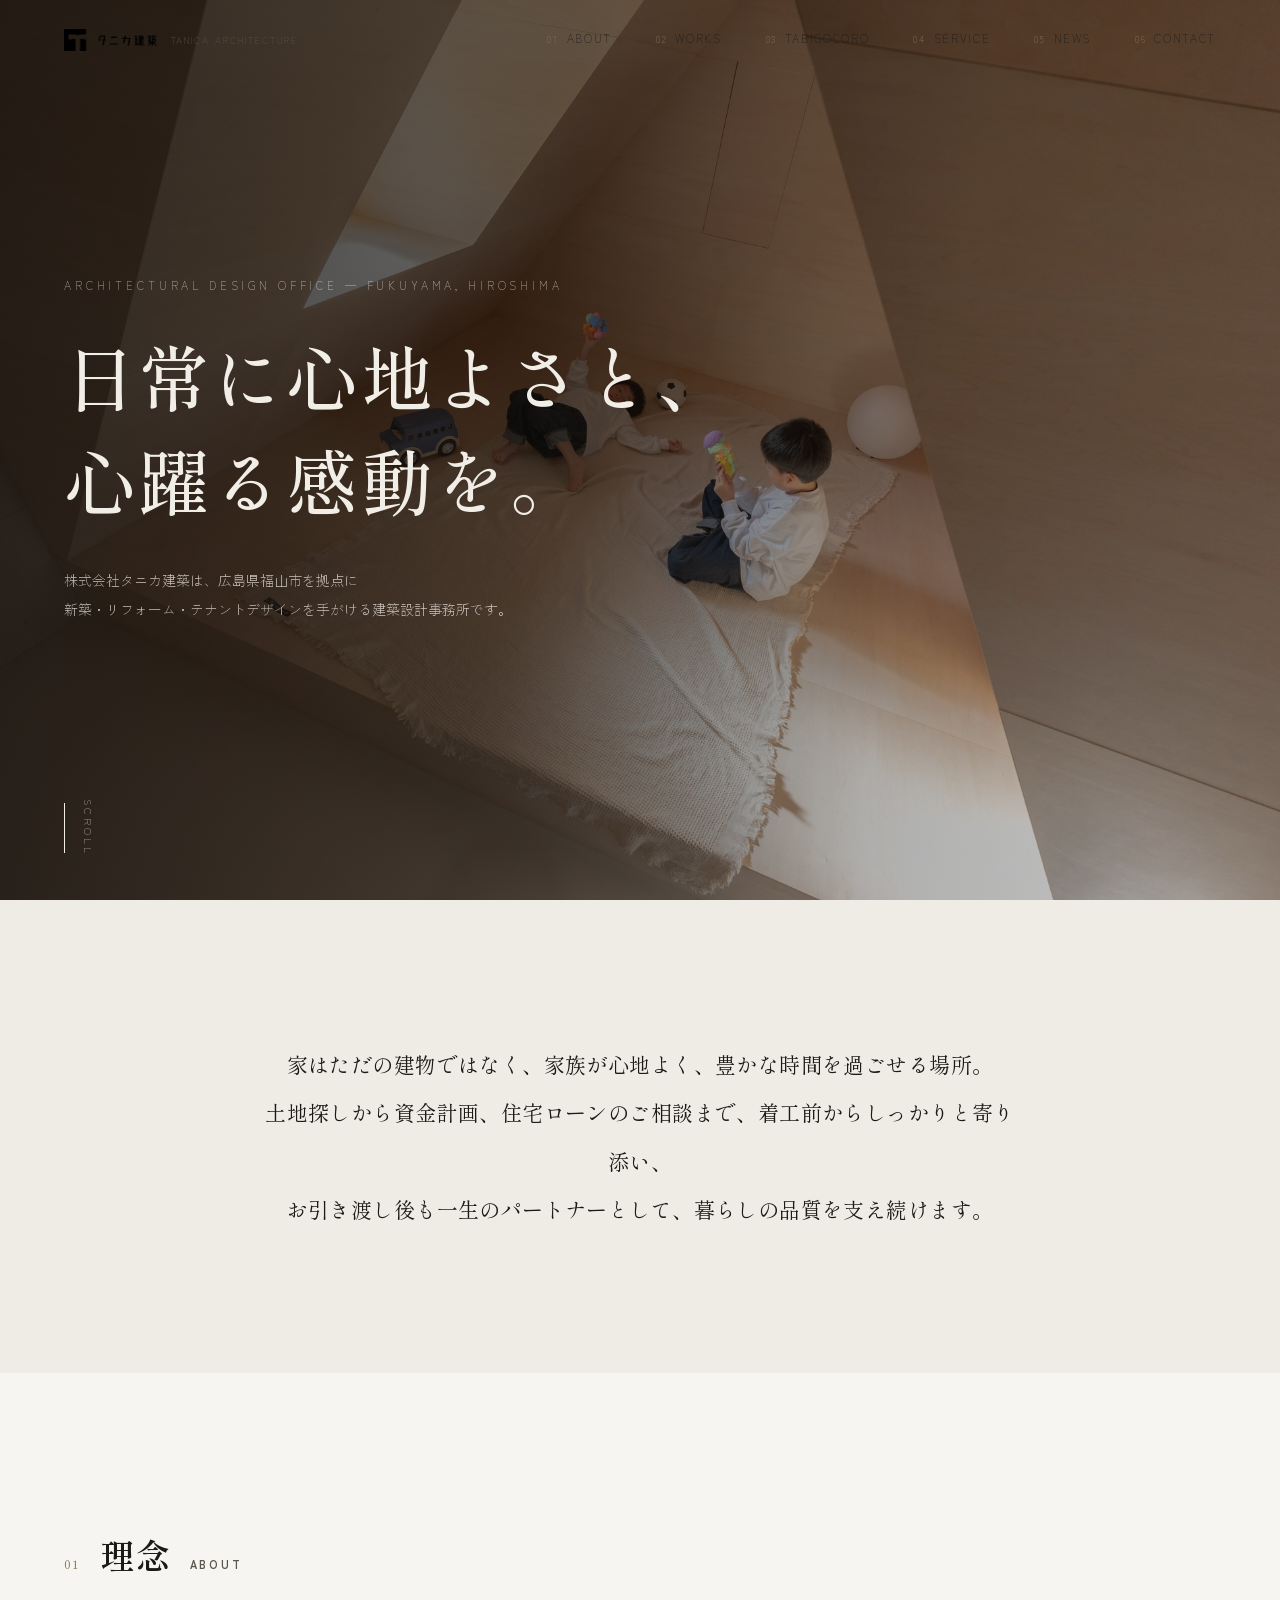
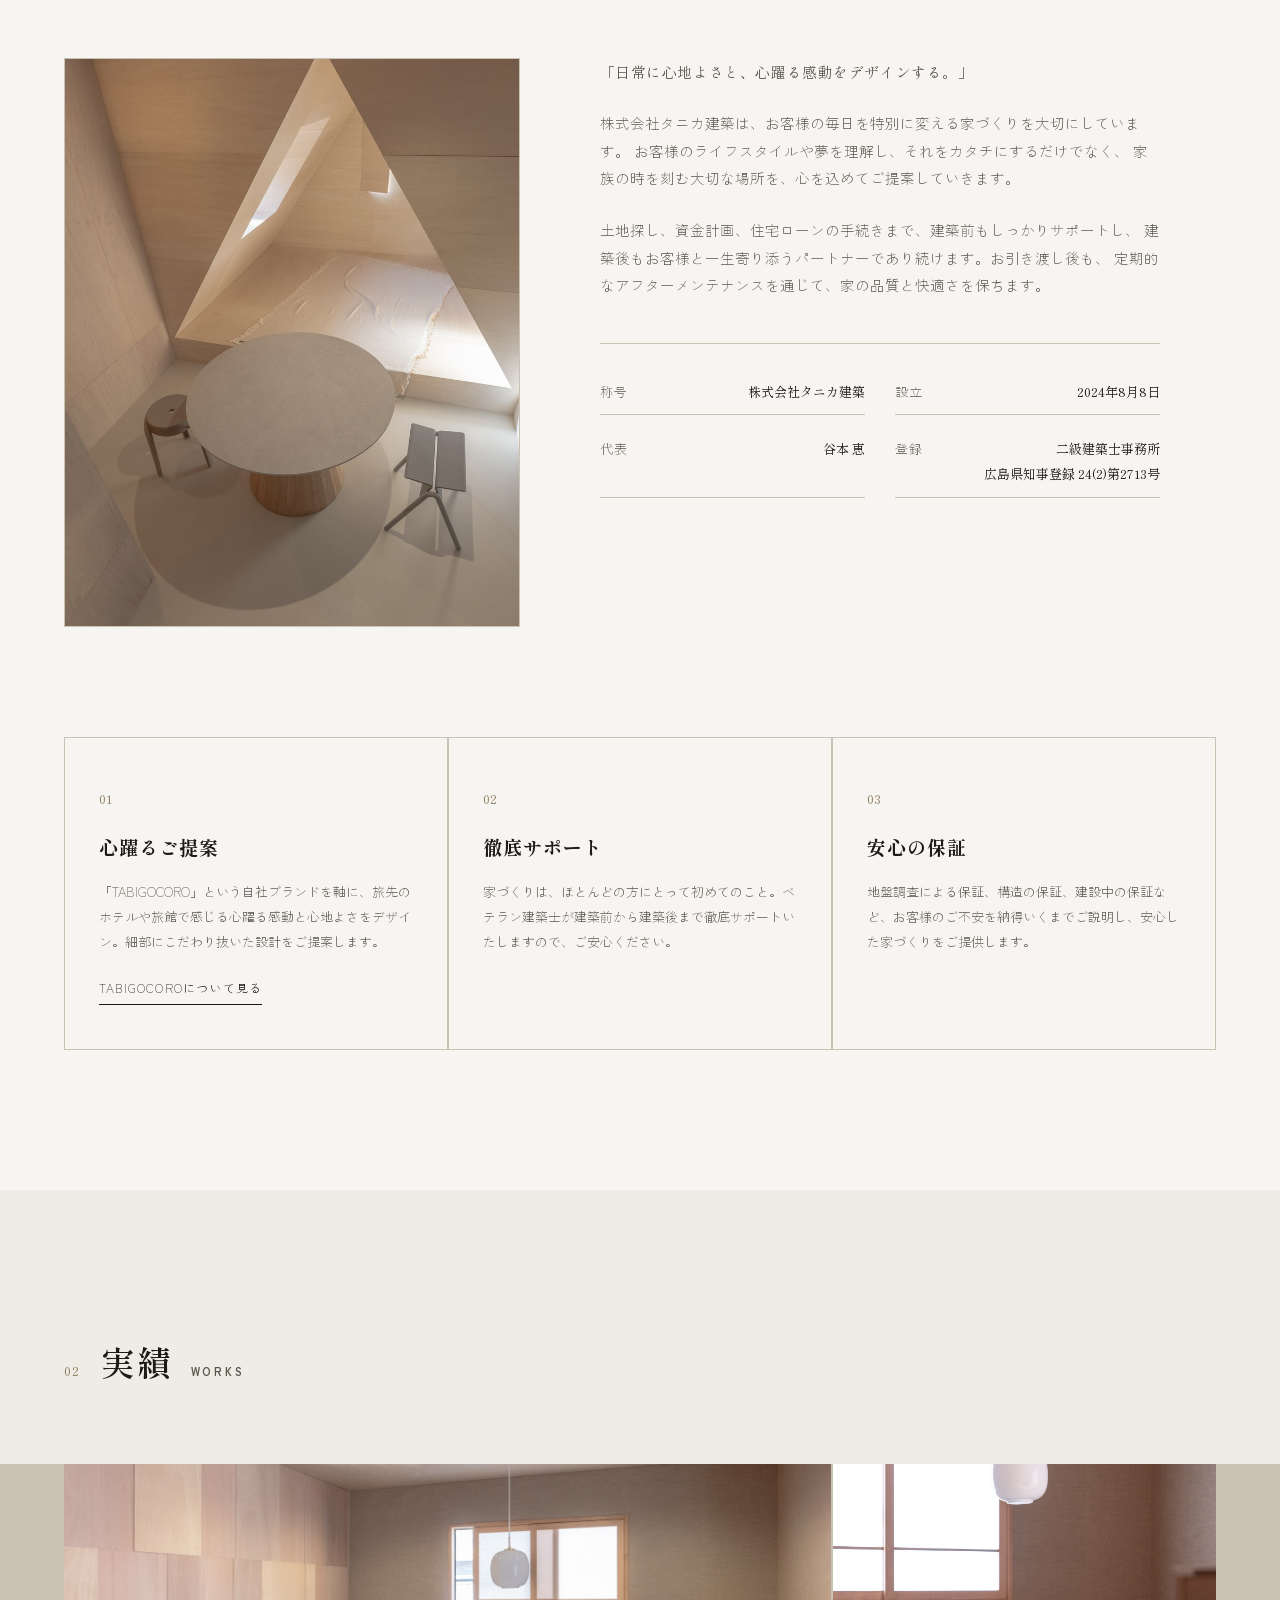
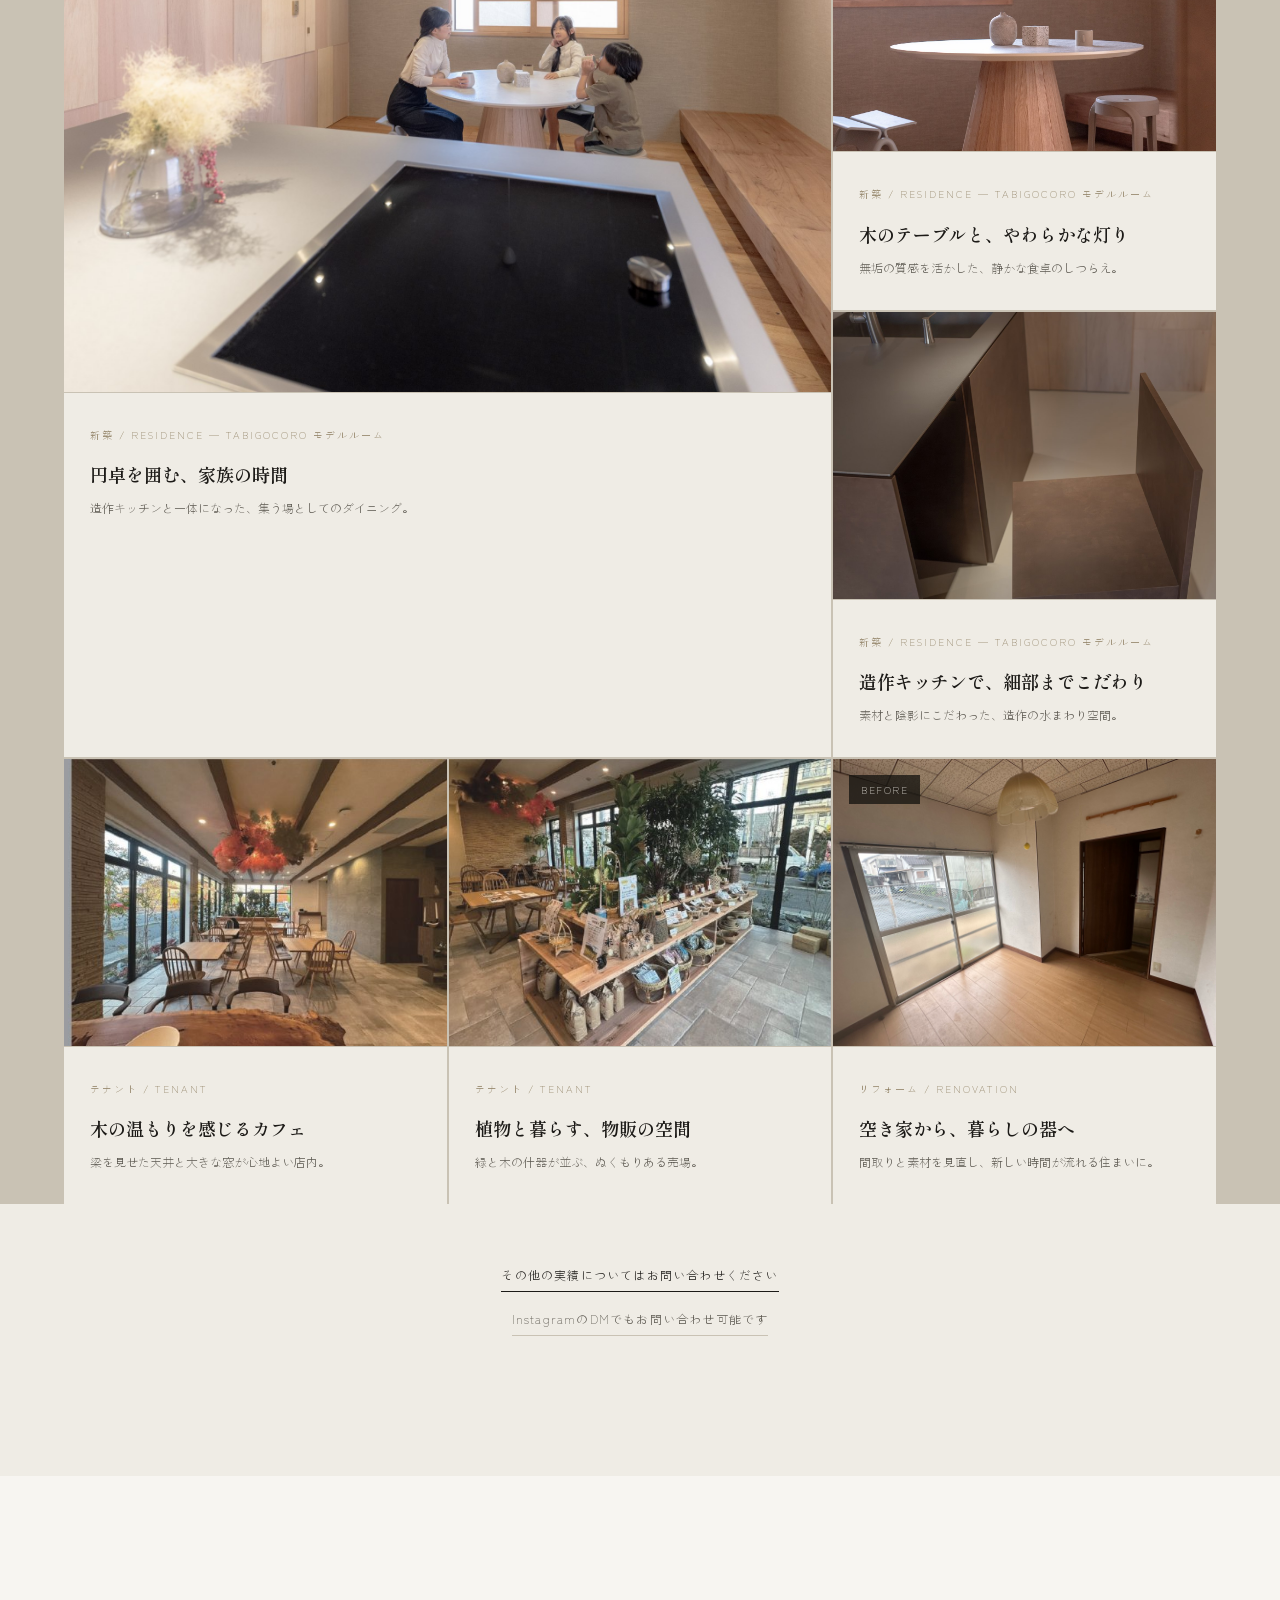
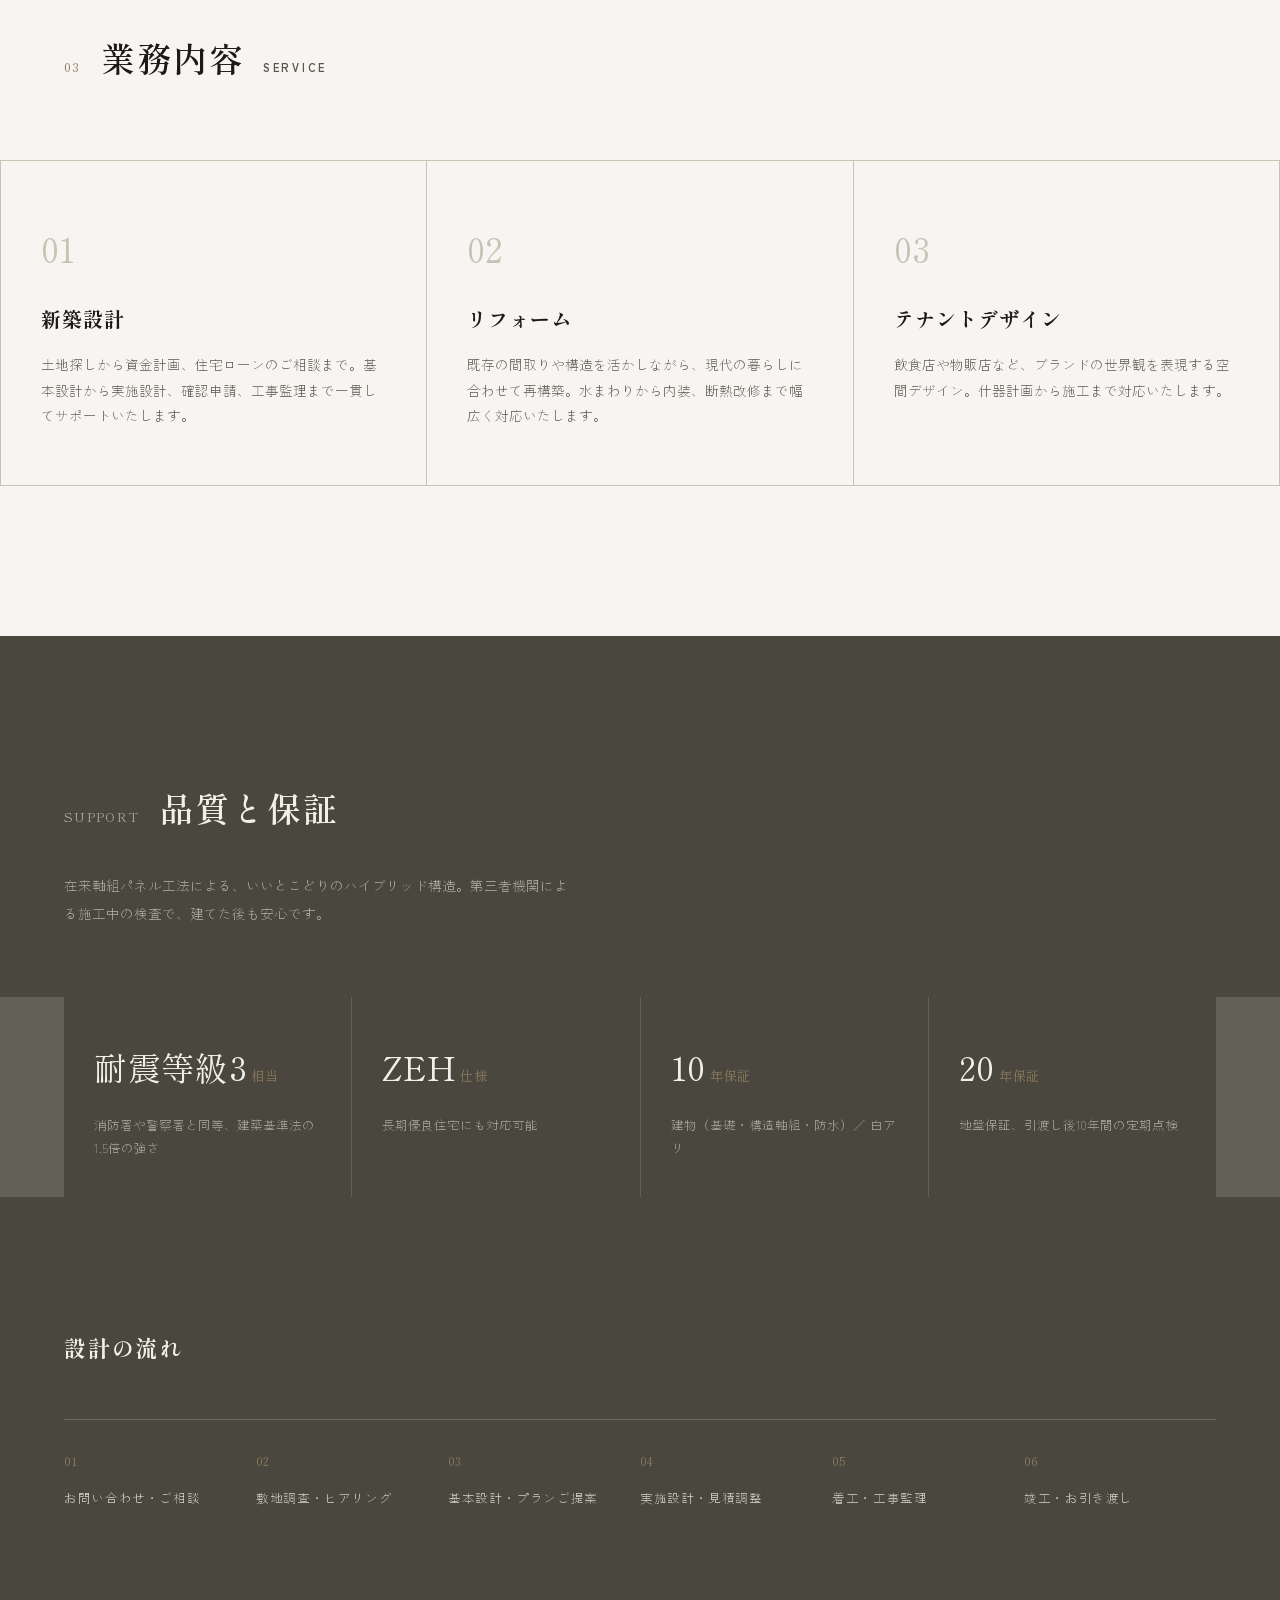
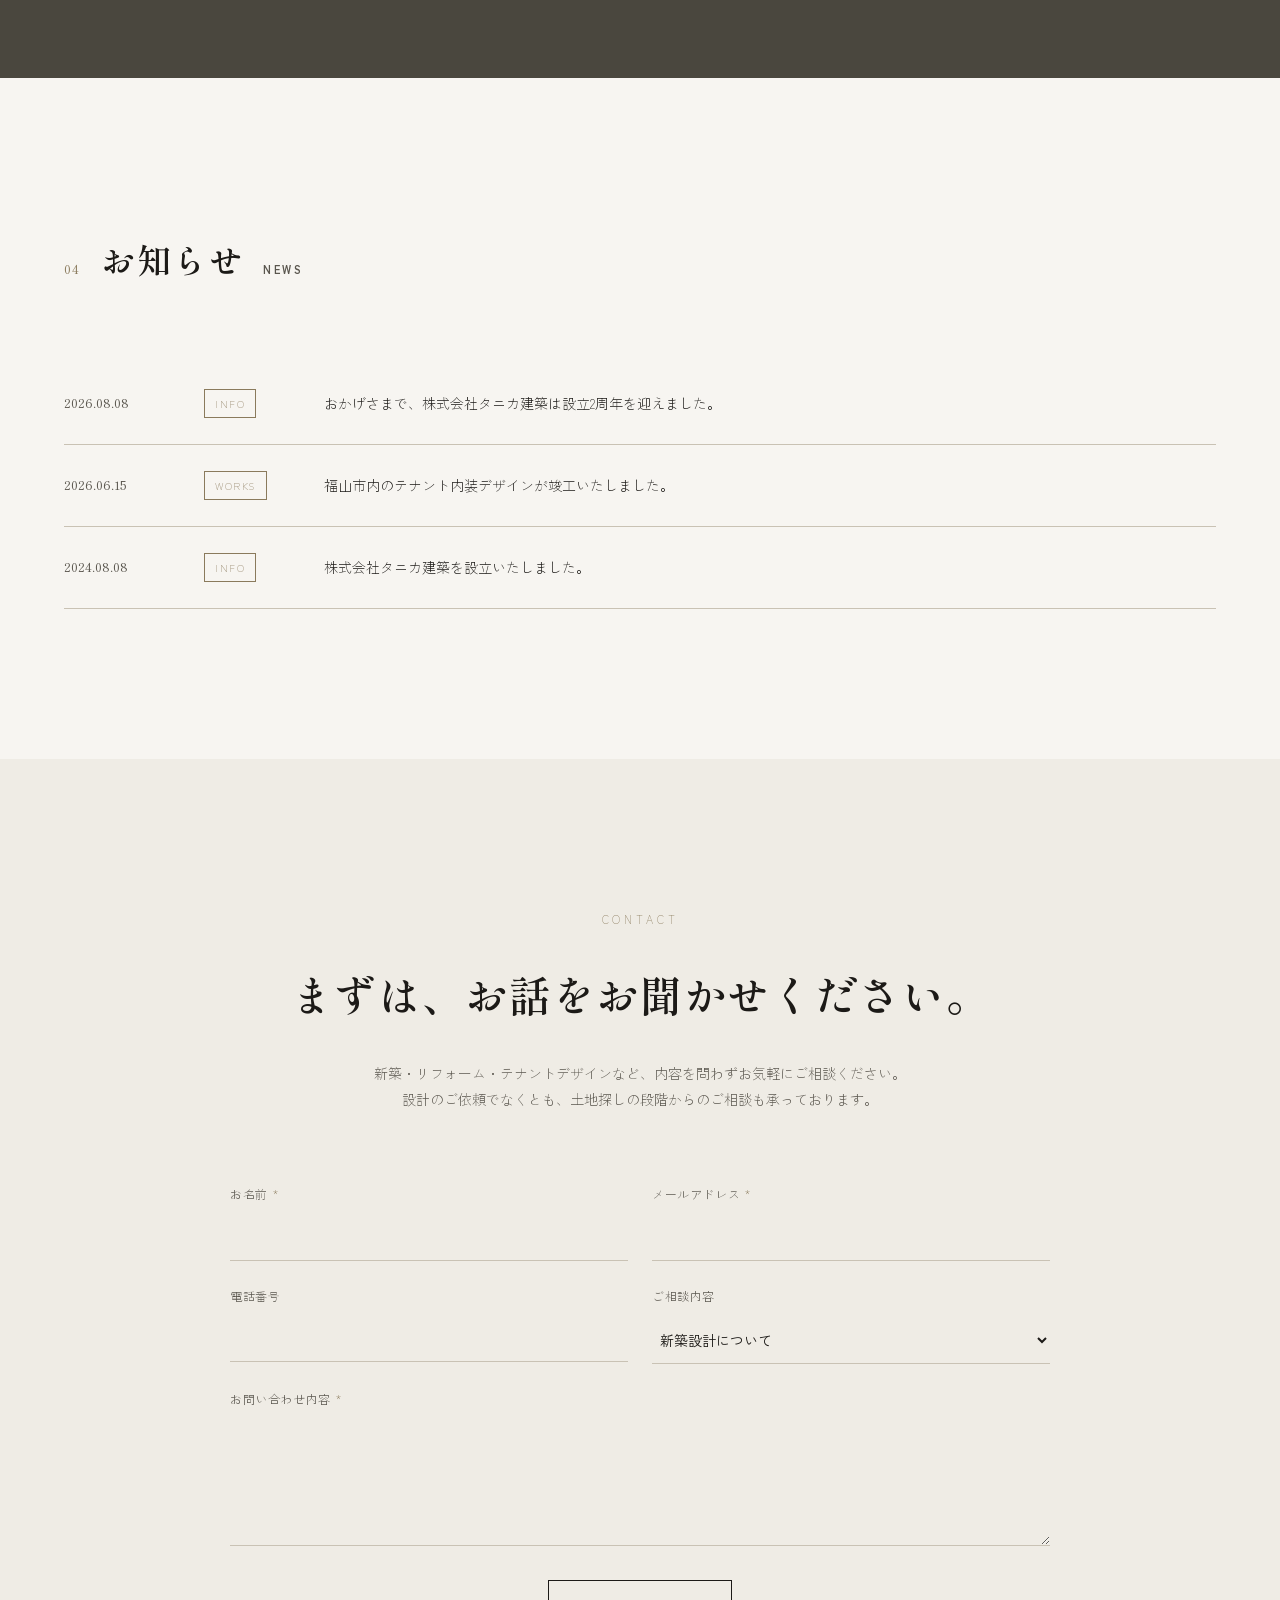
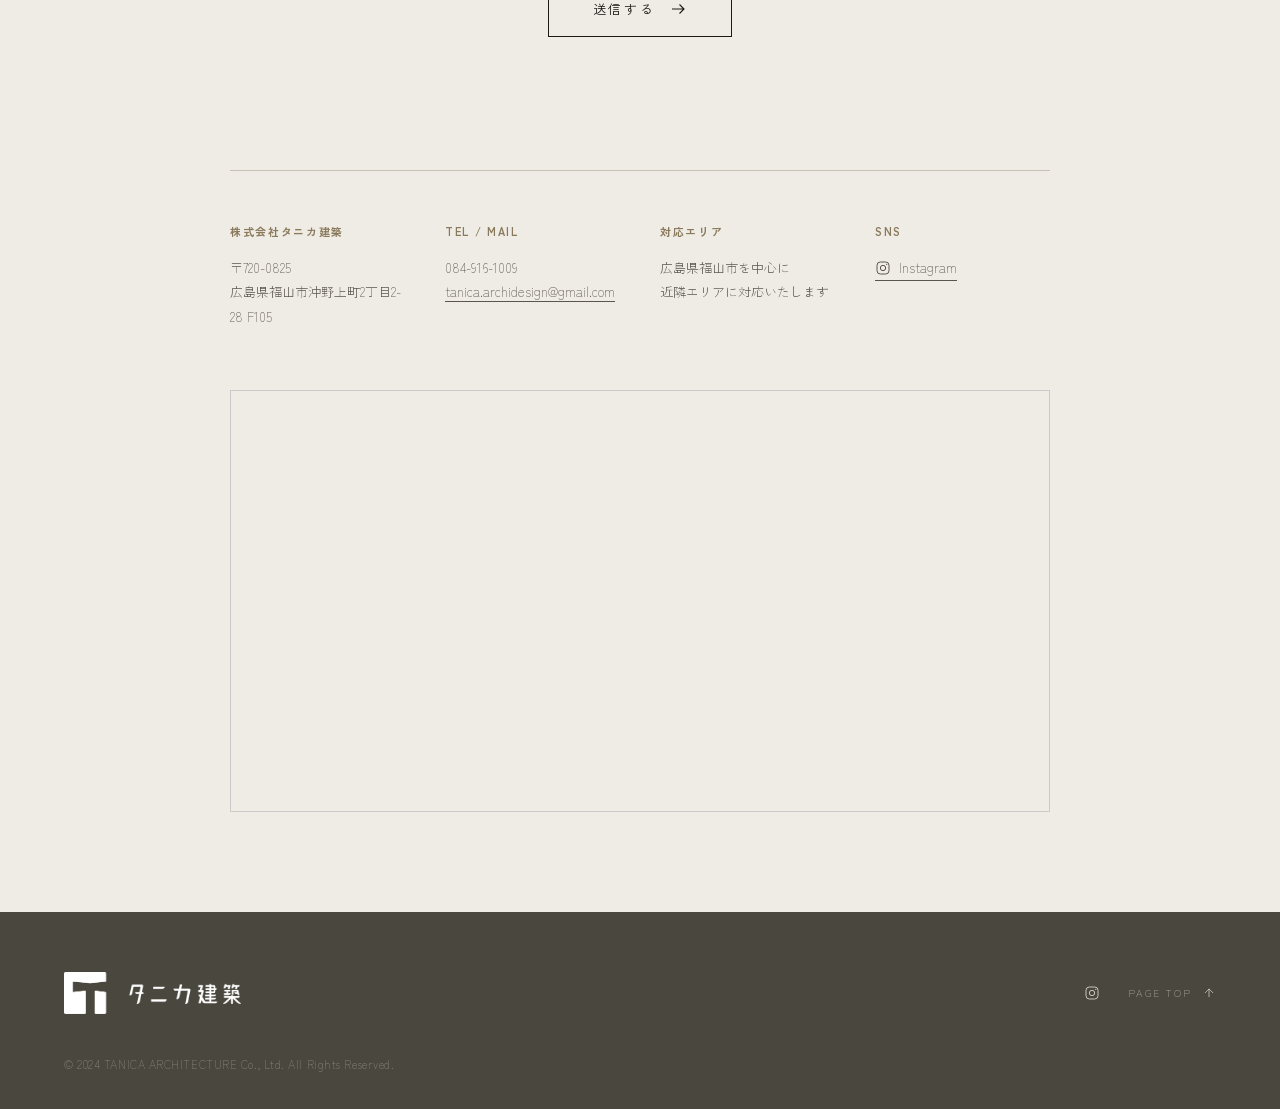
==== index.html @ 9dfb414c "ヘッダーナビにTABIGOCOROを追加 WORKSとSERVICEの間に配置し、番号を01〜06に振り直し" ====
<!DOCTYPE html>
<html lang="ja">
<head>
<meta charset="UTF-8">
<meta name="viewport" content="width=device-width, initial-scale=1.0">
<title>株式会社タニカ建築 | TANICA ARCHITECTURE</title>
<meta name="description" content="株式会社タニカ建築 — 広島県福山市を拠点に、新築・リフォーム・テナントデザインを手がける建築設計事務所です。日常に心地よさと、心躍る感動をデザインします。">
<link rel="preconnect" href="https://fonts.googleapis.com">
<link rel="preconnect" href="https://fonts.gstatic.com" crossorigin>
<link href="https://fonts.googleapis.com/css2?family=Shippori+Mincho:wght@400;500;600;800&family=Zen+Kaku+Gothic+New:wght@300;400;500;700&family=EB+Garamond:ital,wght@0,400;0,500;1,400&display=swap" rel="stylesheet">
<link rel="stylesheet" href="css/style.css">
<link rel="icon" type="image/png" href="images/favicon.png">
</head>
<body>

<div class="loader" id="loader">
  <div class="loader-mark">TANICA</div>
</div>

<div class="grain"></div>

<header class="site-header" id="siteHeader">
  <a href="#top" class="logo">
    <img src="images/logo-tanica-black.png" alt="タニカ建築" class="logo-full">
    <span class="logo-en">TANICA ARCHITECTURE</span>
  </a>
  <nav class="main-nav" id="mainNav">
    <a href="#about"><span class="num">01</span>ABOUT</a>
    <a href="#works"><span class="num">02</span>WORKS</a>
    <a href="tabigocoro.html"><span class="num">03</span>TABIGOCORO</a>
    <a href="#service"><span class="num">04</span>SERVICE</a>
    <a href="#news"><span class="num">05</span>NEWS</a>
    <a href="#contact"><span class="num">06</span>CONTACT</a>
  </nav>
  <button class="menu-btn" id="menuBtn" aria-label="メニュー">
    <span></span><span></span><span></span>
  </button>
</header>

<main>

  <section class="hero" id="top">
    <div class="hero-photo">
      <img src="images/work-hero-ishii.jpg" alt="TABIGOCORO モデルルーム 三角形の勾配天井の下で遊ぶ子どもたち">
      <div class="hero-photo-overlay"></div>
    </div>
    <div class="hero-inner">
      <p class="hero-eyebrow reveal">ARCHITECTURAL DESIGN OFFICE — FUKUYAMA, HIROSHIMA</p>
      <h1 class="hero-title">
        <span class="reveal">日常に心地よさと、</span>
        <span class="reveal">心躍る感動を。</span>
      </h1>
      <p class="hero-lead reveal">
        株式会社タニカ建築は、広島県福山市を拠点に<br class="br-pc">
        新築・リフォーム・テナントデザインを手がける建築設計事務所です。
      </p>
    </div>
    <div class="hero-scroll">
      <span class="scroll-line"></span>
      <span class="scroll-text">SCROLL</span>
    </div>
  </section>

  <section class="intro">
    <div class="intro-inner reveal">
      <p>
        家はただの建物ではなく、家族が心地よく、豊かな時間を過ごせる場所。<br class="br-pc">
        土地探しから資金計画、住宅ローンのご相談まで、着工前からしっかりと寄り添い、<br class="br-pc">
        お引き渡し後も一生のパートナーとして、暮らしの品質を支え続けます。
      </p>
    </div>
  </section>

  <section class="about" id="about">
    <div class="section-head reveal">
      <span class="section-num">01</span>
      <h2 class="section-title"><span class="jp">理念</span><span class="en">ABOUT</span></h2>
    </div>
    <div class="about-grid">
      <div class="about-visual reveal">
        <div class="about-frame">
          <img src="images/about-ishii.jpg" alt="TABIGOCORO モデルルーム 三角形の勾配天井のある空間">
        </div>
      </div>
      <div class="about-text">
        <p class="about-lead reveal">「日常に心地よさと、心躍る感動をデザインする。」</p>
        <p class="reveal">
          株式会社タニカ建築は、お客様の毎日を特別に変える家づくりを大切にしています。
          お客様のライフスタイルや夢を理解し、それをカタチにするだけでなく、
          家族の時を刻む大切な場所を、心を込めてご提案していきます。
        </p>
        <p class="reveal">
          土地探し、資金計画、住宅ローンの手続きまで、建築前もしっかりサポートし、
          建築後もお客様と一生寄り添うパートナーであり続けます。お引き渡し後も、
          定期的なアフターメンテナンスを通じて、家の品質と快適さを保ちます。
        </p>
        <dl class="about-facts reveal">
          <div><dt>称号</dt><dd>株式会社タニカ建築</dd></div>
          <div><dt>設立</dt><dd>2024年8月8日</dd></div>
          <div><dt>代表</dt><dd>谷本 恵</dd></div>
          <div><dt>登録</dt><dd>二級建築士事務所<br>広島県知事登録 24(2)第2713号</dd></div>
        </dl>
      </div>
    </div>

    <div class="about-pillars">
      <div class="pillar reveal">
        <span class="pillar-num">01</span>
        <h3>心躍るご提案</h3>
        <p>「TABIGOCORO」という自社ブランドを軸に、旅先のホテルや旅館で感じる心躍る感動と心地よさをデザイン。細部にこだわり抜いた設計をご提案します。</p>
        <a href="tabigocoro.html" class="link-arrow pillar-link">TABIGOCOROについて見る</a>
      </div>
      <div class="pillar reveal">
        <span class="pillar-num">02</span>
        <h3>徹底サポート</h3>
        <p>家づくりは、ほとんどの方にとって初めてのこと。ベテラン建築士が建築前から建築後まで徹底サポートいたしますので、ご安心ください。</p>
      </div>
      <div class="pillar reveal">
        <span class="pillar-num">03</span>
        <h3>安心の保証</h3>
        <p>地盤調査による保証、構造の保証、建設中の保証など、お客様のご不安を納得いくまでご説明し、安心した家づくりをご提供します。</p>
      </div>
    </div>
  </section>

  <section class="works" id="works">
    <div class="section-head reveal">
      <span class="section-num">02</span>
      <h2 class="section-title"><span class="jp">実績</span><span class="en">WORKS</span></h2>
    </div>
    <div class="works-grid">

      <a href="tabigocoro.html" class="work-card size-lg reveal">
        <div class="work-visual">
          <img src="images/work-ishii-dining.jpg" alt="TABIGOCORO モデルルーム 円卓を囲む家族の団らん">
        </div>
        <div class="work-info">
          <span class="work-cat">新築 / RESIDENCE — TABIGOCORO モデルルーム</span>
          <h3>円卓を囲む、家族の時間</h3>
          <p>造作キッチンと一体になった、集う場としてのダイニング。</p>
        </div>
      </a>

      <a href="tabigocoro.html" class="work-card reveal">
        <div class="work-visual">
          <img src="images/work-ishii-table.jpg" alt="TABIGOCORO モデルルーム 木の丸テーブルと照明">
        </div>
        <div class="work-info">
          <span class="work-cat">新築 / RESIDENCE — TABIGOCORO モデルルーム</span>
          <h3>木のテーブルと、やわらかな灯り</h3>
          <p>無垢の質感を活かした、静かな食卓のしつらえ。</p>
        </div>
      </a>

      <a href="tabigocoro.html" class="work-card reveal">
        <div class="work-visual">
          <img src="images/work-ishii-sink.jpg" alt="TABIGOCORO モデルルーム 彫刻的な洗面カウンター">
        </div>
        <div class="work-info">
          <span class="work-cat">新築 / RESIDENCE — TABIGOCORO モデルルーム</span>
          <h3>造作キッチンで、細部までこだわり</h3>
          <p>素材と陰影にこだわった、造作の水まわり空間。</p>
        </div>
      </a>

      <div class="work-card reveal">
        <div class="work-visual">
          <img src="images/work-cafe-interior.jpg" alt="木の梁が印象的なカフェの内装">
        </div>
        <div class="work-info">
          <span class="work-cat">テナント / TENANT</span>
          <h3>木の温もりを感じるカフェ</h3>
          <p>梁を見せた天井と大きな窓が心地よい店内。</p>
        </div>
      </div>

      <div class="work-card reveal">
        <div class="work-visual">
          <img src="images/work-plant-shop.jpg" alt="観葉植物を配した物販店の内装">
        </div>
        <div class="work-info">
          <span class="work-cat">テナント / TENANT</span>
          <h3>植物と暮らす、物販の空間</h3>
          <p>緑と木の什器が並ぶ、ぬくもりある売場。</p>
        </div>
      </div>

      <div class="work-card work-card-ba reveal">
        <div class="work-visual">
          <img class="ba-before" src="images/work-reform-before.jpg" alt="リフォーム前の空室">
          <img class="ba-after" src="images/work-reform-after.jpg" alt="リフォーム後のリビング">
          <span class="ba-tag ba-tag-before">BEFORE</span>
          <span class="ba-tag ba-tag-after">AFTER</span>
        </div>
        <div class="work-info">
          <span class="work-cat">リフォーム / RENOVATION</span>
          <h3>空き家から、暮らしの器へ</h3>
          <p>間取りと素材を見直し、新しい時間が流れる住まいに。</p>
        </div>
      </div>

    </div>
    <div class="works-more reveal">
      <a href="#contact" class="link-arrow">その他の実績についてはお問い合わせください</a>
      <a href="https://www.instagram.com/tanica.architect.design/" target="_blank" rel="noopener noreferrer" class="link-arrow link-arrow-sub">InstagramのDMでもお問い合わせ可能です</a>
    </div>
  </section>

  <section class="service" id="service">
    <div class="section-head reveal">
      <span class="section-num">03</span>
      <h2 class="section-title"><span class="jp">業務内容</span><span class="en">SERVICE</span></h2>
    </div>
    <div class="service-list">
      <div class="service-item reveal">
        <span class="service-index">01</span>
        <h3>新築設計</h3>
        <p>土地探しから資金計画、住宅ローンのご相談まで。基本設計から実施設計、確認申請、工事監理まで一貫してサポートいたします。</p>
      </div>
      <div class="service-item reveal">
        <span class="service-index">02</span>
        <h3>リフォーム</h3>
        <p>既存の間取りや構造を活かしながら、現代の暮らしに合わせて再構築。水まわりから内装、断熱改修まで幅広く対応いたします。</p>
      </div>
      <div class="service-item reveal">
        <span class="service-index">03</span>
        <h3>テナントデザイン</h3>
        <p>飲食店や物販店など、ブランドの世界観を表現する空間デザイン。什器計画から施工まで対応いたします。</p>
      </div>
    </div>
  </section>

  <section class="support">
    <div class="section-head reveal light">
      <span class="section-num">SUPPORT</span>
      <h2 class="section-title"><span class="jp">品質と保証</span></h2>
    </div>
    <p class="support-lead reveal">在来軸組パネル工法による、いいとこどりのハイブリッド構造。第三者機関による施工中の検査で、建てた後も安心です。</p>
    <div class="support-grid">
      <div class="support-item reveal">
        <span class="support-num">耐震等級3<em>相当</em></span>
        <p>消防署や警察署と同等、建築基準法の1.5倍の強さ</p>
      </div>
      <div class="support-item reveal">
        <span class="support-num">ZEH<em>仕様</em></span>
        <p>長期優良住宅にも対応可能</p>
      </div>
      <div class="support-item reveal">
        <span class="support-num">10<em>年保証</em></span>
        <p>建物（基礎・構造軸組・防水）／ 白アリ</p>
      </div>
      <div class="support-item reveal">
        <span class="support-num">20<em>年保証</em></span>
        <p>地盤保証、引渡し後10年間の定期点検</p>
      </div>
    </div>

    <div class="process">
      <h3 class="process-title reveal">設計の流れ</h3>
      <ol class="process-list">
        <li class="reveal"><span class="p-num">01</span><span class="p-label">お問い合わせ・ご相談</span></li>
        <li class="reveal"><span class="p-num">02</span><span class="p-label">敷地調査・ヒアリング</span></li>
        <li class="reveal"><span class="p-num">03</span><span class="p-label">基本設計・プランご提案</span></li>
        <li class="reveal"><span class="p-num">04</span><span class="p-label">実施設計・見積調整</span></li>
        <li class="reveal"><span class="p-num">05</span><span class="p-label">着工・工事監理</span></li>
        <li class="reveal"><span class="p-num">06</span><span class="p-label">竣工・お引き渡し</span></li>
      </ol>
    </div>
  </section>

  <section class="news" id="news">
    <div class="section-head reveal">
      <span class="section-num">04</span>
      <h2 class="section-title"><span class="jp">お知らせ</span><span class="en">NEWS</span></h2>
    </div>
    <ul class="news-list">
      <li class="reveal">
        <time datetime="2026-08-08">2026.08.08</time>
        <span class="news-tag">INFO</span>
        <p>おかげさまで、株式会社タニカ建築は設立2周年を迎えました。</p>
      </li>
      <li class="reveal">
        <time datetime="2026-06-15">2026.06.15</time>
        <span class="news-tag">WORKS</span>
        <p>福山市内のテナント内装デザインが竣工いたしました。</p>
      </li>
      <li class="reveal">
        <time datetime="2024-08-08">2024.08.08</time>
        <span class="news-tag">INFO</span>
        <p>株式会社タニカ建築を設立いたしました。</p>
      </li>
    </ul>
  </section>

  <section class="cta" id="contact">
    <div class="cta-inner reveal">
      <p class="cta-eyebrow">CONTACT</p>
      <h2 class="cta-title">まずは、お話をお聞かせください。</h2>
      <p class="cta-lead">
        新築・リフォーム・テナントデザインなど、内容を問わずお気軽にご相談ください。<br>
        設計のご依頼でなくとも、土地探しの段階からのご相談も承っております。
      </p>

      <form class="contact-form" id="contactForm">
        <div class="form-row">
          <label>
            <span>お名前<em>*</em></span>
            <input type="text" name="name" required>
          </label>
          <label>
            <span>メールアドレス<em>*</em></span>
            <input type="email" name="email" required>
          </label>
        </div>
        <div class="form-row">
          <label>
            <span>電話番号</span>
            <input type="tel" name="tel">
          </label>
          <label>
            <span>ご相談内容</span>
            <select name="topic">
              <option>新築設計について</option>
              <option>リフォームについて</option>
              <option>テナントデザインについて</option>
              <option>その他のご相談</option>
            </select>
          </label>
        </div>
        <label class="full">
          <span>お問い合わせ内容<em>*</em></span>
          <textarea name="message" rows="5" required></textarea>
        </label>
        <button type="submit" class="submit-btn">
          <span>送信する</span>
          <svg width="18" height="18" viewBox="0 0 24 24"><path d="M4 12h16M14 6l6 6-6 6" fill="none" stroke="currentColor" stroke-width="1.5"/></svg>
        </button>
        <p class="form-note" id="formNote"></p>
      </form>

      <div class="contact-info">
        <div>
          <h4>株式会社タニカ建築</h4>
          <p>〒720-0825<br>広島県福山市沖野上町2丁目2-28 F105</p>
        </div>
        <div>
          <h4>TEL / MAIL</h4>
          <p>084-916-1009<br><a href="mailto:tanica.archidesign@gmail.com">tanica.archidesign@gmail.com</a></p>
        </div>
        <div>
          <h4>対応エリア</h4>
          <p>広島県福山市を中心に<br>近隣エリアに対応いたします</p>
        </div>
        <div>
          <h4>SNS</h4>
          <p>
            <a href="https://www.instagram.com/tanica.architect.design/" target="_blank" rel="noopener noreferrer" class="sns-link">
              <svg width="16" height="16" viewBox="0 0 24 24" fill="none" stroke="currentColor" stroke-width="1.5"><rect x="3" y="3" width="18" height="18" rx="5"/><circle cx="12" cy="12" r="4"/><circle cx="17.5" cy="6.5" r="1" fill="currentColor" stroke="none"/></svg>
              Instagram
            </a>
          </p>
        </div>
      </div>

      <div class="map-embed reveal">
        <iframe
          src="https://maps.google.com/maps?cid=10242326649560850865&t=&z=16&ie=UTF8&iwloc=&output=embed"
          loading="lazy"
          referrerpolicy="no-referrer-when-downgrade"
          title="株式会社タニカ建築 地図">
        </iframe>
      </div>
    </div>
  </section>

</main>

<footer class="site-footer">
  <div class="footer-top">
    <a href="#top" class="footer-logo"><img src="images/logo-tanica-white.png" alt="タニカ建築 TANICA ARCHITECTURE"></a>
    <div class="footer-right">
      <a href="https://www.instagram.com/tanica.architect.design/" target="_blank" rel="noopener noreferrer" class="footer-sns" aria-label="Instagram">
        <svg width="16" height="16" viewBox="0 0 24 24" fill="none" stroke="currentColor" stroke-width="1.5"><rect x="3" y="3" width="18" height="18" rx="5"/><circle cx="12" cy="12" r="4"/><circle cx="17.5" cy="6.5" r="1" fill="currentColor" stroke="none"/></svg>
      </a>
      <a href="#top" class="to-top">
        <span>PAGE TOP</span>
        <svg width="14" height="14" viewBox="0 0 24 24"><path d="M12 19V5M5 12l7-7 7 7" fill="none" stroke="currentColor" stroke-width="1.5"/></svg>
      </a>
    </div>
  </div>
  <p class="footer-copy">&copy; 2024 TANICA ARCHITECTURE Co., Ltd. All Rights Reserved.</p>
</footer>

<script src="js/main.js"></script>
</body>
</html>
---- css/style.css ----
:root{
  --bg:#f7f5f1;
  --bg-alt:#efece5;
  --ink:#1c1a17;
  --ink-soft:#5a564e;
  --line:#c9c2b4;
  --accent:#8a7a5c;
  --dark:#1c1a17;
  --support-bg:#4a473e;
  --dark-ink:#f2efe8;
  --serif:'Shippori Mincho','EB Garamond',serif;
  --sans:'Zen Kaku Gothic New',-apple-system,'Hiragino Kaku Gothic ProN',sans-serif;
  --maxw:1240px;
  --dur:.9s;
}

*{margin:0;padding:0;box-sizing:border-box;}
html{scroll-behavior:smooth;}
body{
  background:var(--bg);
  color:var(--ink);
  font-family:var(--sans);
  font-weight:300;
  line-height:1.9;
  -webkit-font-smoothing:antialiased;
  overflow-x:hidden;
}
a{color:inherit;text-decoration:none;}
ul,ol{list-style:none;}
img,svg{display:block;max-width:100%;}
button{font-family:inherit;background:none;border:none;cursor:pointer;color:inherit;}
input,textarea,select{font-family:inherit;}

::selection{background:var(--ink);color:var(--bg);}

/* ---------- loader ---------- */
.loader{
  position:fixed;inset:0;z-index:9999;
  background:var(--ink);
  display:flex;align-items:center;justify-content:center;
  transition:opacity .8s ease, visibility .8s ease;
}
.loader-mark{
  font-family:var(--serif);
  color:var(--dark-ink);
  letter-spacing:.5em;
  font-size:14px;
  padding-left:.5em;
  opacity:0;
  animation:loaderFade 1.6s ease forwards;
}
@keyframes loaderFade{
  0%{opacity:0; letter-spacing:1em;}
  60%{opacity:1;}
  100%{opacity:1; letter-spacing:.5em;}
}
.loader.done{opacity:0;visibility:hidden;}

/* ---------- grain overlay ---------- */
.grain{
  position:fixed;inset:0;pointer-events:none;z-index:9998;
  opacity:.035;mix-blend-mode:multiply;
  background-image:url("data:image/svg+xml,%3Csvg xmlns='http://www.w3.org/2000/svg' width='120' height='120'%3E%3Cfilter id='n'%3E%3CfeTurbulence type='fractalNoise' baseFrequency='0.9' numOctaves='2' stitchTiles='stitch'/%3E%3C/filter%3E%3Crect width='100%25' height='100%25' filter='url(%23n)'/%3E%3C/svg%3E");
}

/* ---------- reveal ---------- */
.reveal{
  opacity:0;
  transform:translateY(28px);
  transition:opacity 1s cubic-bezier(.16,.8,.24,1), transform 1s cubic-bezier(.16,.8,.24,1);
}
.reveal.in{opacity:1;transform:translateY(0);}

/* ---------- header ---------- */
.site-header{
  position:fixed;top:0;left:0;right:0;z-index:500;
  display:flex;align-items:center;justify-content:space-between;
  padding:28px 5vw;
  transition:padding .4s ease, background .4s ease, border-color .4s ease;
  mix-blend-mode:normal;
}
.site-header.scrolled{
  padding:16px 5vw;
  background:rgba(247,245,241,.88);
  backdrop-filter:blur(10px);
  border-bottom:1px solid var(--line);
}
.logo{display:flex;align-items:center;gap:14px;line-height:1;}
.logo-full{height:22px;width:auto;display:block;}
.logo-en{font-size:9px;letter-spacing:.22em;color:var(--ink-soft);white-space:nowrap;}
.main-nav{display:flex;gap:44px;}
.main-nav a{
  font-size:11px;letter-spacing:.15em;
  display:flex;align-items:center;gap:8px;
  position:relative;padding-bottom:4px;
}
.main-nav a .num{color:var(--accent);font-size:10px;}
.main-nav a::after{
  content:"";position:absolute;left:0;bottom:0;width:0;height:1px;
  background:var(--ink);transition:width .4s ease;
}
.main-nav a:hover::after{width:100%;}
.menu-btn{display:none;flex-direction:column;gap:5px;width:26px;z-index:600;}
.menu-btn span{display:block;height:1px;background:var(--ink);transition:transform .3s ease, opacity .3s ease;}

/* ---------- hero ---------- */
.hero{
  position:relative;
  min-height:100svh;
  display:flex;flex-direction:column;justify-content:center;
  padding:0 5vw;
  overflow:hidden;
  color:#f2efe8;
}
.hero-photo{position:absolute;inset:0;z-index:0;}
.hero-photo img{width:100%;height:100%;object-fit:cover;object-position:60% 50%;}
.hero-photo-overlay{
  position:absolute;inset:0;
  background:linear-gradient(100deg, rgba(15,14,12,.82) 0%, rgba(15,14,12,.62) 42%, rgba(15,14,12,.32) 70%, rgba(15,14,12,.18) 100%);
}
.hero-inner{position:relative;z-index:2;max-width:900px;}
.hero-eyebrow{
  font-size:11px;letter-spacing:.35em;color:rgba(242,239,232,.75);margin-bottom:28px;
  transition-delay:.1s;
}
.hero-title{
  font-family:var(--serif);
  font-weight:500;
  font-size:clamp(34px,5.6vw,76px);
  line-height:1.45;
  letter-spacing:.03em;
}
.hero-title span{display:block;}
.hero-title span:nth-child(1){transition-delay:.25s;}
.hero-title span:nth-child(2){transition-delay:.4s;}
.hero-lead{
  margin-top:34px;font-size:14px;line-height:2.1;color:rgba(242,239,232,.8);
  transition-delay:.55s;
}
.hero-scroll{
  position:absolute;z-index:2;bottom:44px;left:5vw;display:flex;align-items:center;gap:14px;
}
.scroll-line{width:1px;height:50px;background:#f2efe8;position:relative;overflow:hidden;}
.scroll-line::after{
  content:"";position:absolute;top:-100%;left:0;width:100%;height:100%;
  background:#0f0e0c;animation:scrollDown 2.4s ease-in-out infinite;
}
@keyframes scrollDown{
  0%{top:-100%;} 50%{top:0;} 100%{top:100%;}
}
.scroll-text{font-size:10px;letter-spacing:.3em;writing-mode:vertical-rl;color:rgba(242,239,232,.75);}

/* ---------- intro ---------- */
.intro{padding:140px 5vw;text-align:center;background:var(--bg-alt);}
.intro-inner{max-width:760px;margin:0 auto;font-family:var(--serif);font-size:clamp(16px,1.9vw,21px);line-height:2.3;letter-spacing:.02em;}

/* ---------- section head ---------- */
.section-head{
  display:flex;align-items:baseline;gap:20px;
  padding:0 5vw;margin-bottom:70px;
}
.section-num{font-family:var(--serif);font-size:13px;color:var(--accent);letter-spacing:.1em;}
.section-title{display:flex;align-items:baseline;gap:18px;}
.section-title .jp{font-family:var(--serif);font-size:clamp(24px,3vw,34px);font-weight:600;letter-spacing:.06em;}
.section-title .en{font-size:11px;letter-spacing:.25em;color:var(--ink-soft);}
.section-head.light .section-num,
.section-head.light .en{color:rgba(242,239,232,.55);}

/* ---------- about ---------- */
.about{padding:150px 0 140px;}
.about-grid{
  display:grid;grid-template-columns:.85fr 1.15fr;gap:80px;
  padding:0 5vw;align-items:start;
}
.about-frame{
  aspect-ratio:4/5;background:var(--bg-alt);border:1px solid var(--line);
  overflow:hidden;
}
.about-frame img{width:100%;height:100%;object-fit:cover;}
.about-lead{font-family:var(--serif);font-size:22px;margin-bottom:30px;letter-spacing:.04em;}
.about-text p{margin-bottom:24px;font-size:14.5px;color:var(--ink-soft);max-width:560px;}
.about-facts{
  display:grid;grid-template-columns:1fr 1fr;gap:22px 30px;
  margin-top:44px;padding-top:36px;border-top:1px solid var(--line);max-width:560px;
}
.about-facts div{display:flex;justify-content:space-between;gap:16px;font-size:13px;border-bottom:1px solid var(--line);padding-bottom:10px;}
.about-facts dt{color:var(--ink-soft);letter-spacing:.1em;flex-shrink:0;}
.about-facts dd{font-family:var(--serif);text-align:right;}

.about-pillars{
  display:grid;grid-template-columns:repeat(3,1fr);gap:2px;
  background:var(--line);margin:110px 5vw 0;border:1px solid var(--line);
}
.pillar{background:var(--bg);padding:44px 34px;}
.pillar-num{font-family:var(--serif);font-size:13px;color:var(--accent);}
.pillar h3{font-family:var(--serif);font-size:19px;margin:16px 0 14px;letter-spacing:.05em;}
.pillar p{font-size:13px;color:var(--ink-soft);line-height:1.95;}
.pillar-link{display:inline-block;margin-top:22px;font-size:12px;letter-spacing:.1em;border-bottom:1px solid var(--ink);padding-bottom:3px;}

/* ---------- works ---------- */
.works{padding:140px 0;background:var(--bg-alt);}
.works-grid{
  display:grid;grid-template-columns:repeat(3,1fr);gap:2px;
  padding:0 5vw;background:var(--line);
}
.work-card{
  background:var(--bg-alt);display:flex;flex-direction:column;
  transition:transform .5s ease;
}
.work-card:hover{transform:translateY(-6px);}
.work-card.size-lg{grid-column:span 2;grid-row:span 2;}
.work-visual{
  position:relative;
  aspect-ratio:4/3;overflow:hidden;background:var(--bg-alt);
}
.size-lg .work-visual{aspect-ratio:16/11;}
.work-visual img{width:100%;height:100%;object-fit:cover;transition:transform .7s cubic-bezier(.16,.8,.24,1);}
.work-card:hover .work-visual img{transform:scale(1.06);}

.work-card-ba{cursor:pointer;}
.work-card-ba .work-visual img{position:absolute;inset:0;}
.work-card-ba .ba-after{opacity:0;transition:opacity .6s ease;}
.work-card-ba.is-after .ba-after{opacity:1;}
.work-card-ba.is-after .work-visual img{transform:none;}
.ba-tag{
  position:absolute;top:16px;font-size:10px;letter-spacing:.15em;
  padding:5px 12px;background:rgba(15,14,12,.72);color:#f2efe8;z-index:2;
  transition:opacity .5s ease;
}
.ba-tag-before{left:16px;}
.ba-tag-after{right:16px;opacity:0;}
.work-card-ba.is-after .ba-tag-before{opacity:0;}
.work-card-ba.is-after .ba-tag-after{opacity:1;}

.work-info{padding:24px 26px 30px;border-top:1px solid var(--line);}
.work-cat{font-size:10px;letter-spacing:.2em;color:var(--accent);}
.work-info h3{font-family:var(--serif);font-size:18px;margin:10px 0 6px;font-weight:600;}
.work-info p{font-size:12px;color:var(--ink-soft);}
.works-more{text-align:center;margin-top:60px;display:flex;flex-direction:column;align-items:center;gap:16px;}
.link-arrow{
  font-size:12px;letter-spacing:.1em;border-bottom:1px solid var(--ink);padding-bottom:4px;
}
.link-arrow-sub{color:var(--ink-soft);border-bottom-color:var(--line);}

/* ---------- service ---------- */
.service{padding:150px 0;}
.service-list{
  display:grid;grid-template-columns:repeat(3,1fr);
  border-top:1px solid var(--line);border-left:1px solid var(--line);
}
.service-item{
  padding:56px 40px;border-bottom:1px solid var(--line);border-right:1px solid var(--line);position:relative;
}
.service-index{font-family:var(--serif);font-size:34px;color:var(--line);display:block;margin-bottom:18px;}
.service-item h3{font-family:var(--serif);font-size:20px;margin-bottom:14px;letter-spacing:.05em;}
.service-item p{font-size:13.5px;color:var(--ink-soft);max-width:480px;}

/* ---------- support / spec + process ---------- */
.support{background:var(--support-bg);color:var(--dark-ink);padding:140px 0 0;}
.support .section-title .jp{color:var(--dark-ink);}
.support-lead{
  padding:0 5vw;margin:-40px 0 70px;max-width:640px;
  font-size:13.5px;line-height:2.1;color:rgba(242,239,232,.65);
  transition-delay:.1s;
}
.support-grid{
  display:grid;grid-template-columns:repeat(4,1fr);
  padding:0 5vw;gap:1px;background:rgba(242,239,232,.15);
  margin-bottom:130px;
}
.support-item{background:var(--support-bg);padding:38px 30px;}
.support-num{
  display:block;font-family:var(--serif);font-size:clamp(26px,2.6vw,34px);
  color:#f2efe8;margin-bottom:16px;letter-spacing:.02em;
}
.support-num em{font-style:normal;font-size:13px;color:var(--accent);margin-left:4px;}
.support-item p{font-size:12.5px;line-height:1.8;color:rgba(242,239,232,.6);}

.process{padding:0 0 140px;}
.process-title{
  padding:0 5vw;margin-bottom:50px;
  font-family:var(--serif);font-size:22px;letter-spacing:.08em;color:#f2efe8;
}
.process-list{
  display:grid;grid-template-columns:repeat(6,1fr);
  padding:0 5vw;
}
.process-list li{
  padding:30px 20px 30px 0;border-top:1px solid rgba(242,239,232,.2);
  display:flex;flex-direction:column;gap:14px;
}
.p-num{font-family:var(--serif);font-size:12px;color:var(--accent);}
.p-label{font-size:12.5px;letter-spacing:.05em;line-height:1.7;color:rgba(242,239,232,.85);}

/* ---------- news ---------- */
.news{padding:150px 0;}
.news-list{max-width:var(--maxw);margin:0 5vw;}
.news-list li{
  display:grid;grid-template-columns:110px 90px 1fr;align-items:center;gap:30px;
  padding:26px 0;border-bottom:1px solid var(--line);
}
.news-list time{font-family:var(--serif);font-size:13px;color:var(--ink-soft);}
.news-tag{font-size:10px;letter-spacing:.15em;color:var(--accent);border:1px solid var(--accent);padding:4px 10px;justify-self:start;}
.news-list p{font-size:14px;}

/* ---------- cta / contact ---------- */
.cta{background:var(--bg-alt);padding:150px 5vw 100px;}
.cta-inner{max-width:820px;margin:0 auto;text-align:center;}
.cta-eyebrow{font-size:11px;letter-spacing:.35em;color:var(--accent);margin-bottom:24px;}
.cta-title{font-family:var(--serif);font-size:clamp(26px,3.6vw,42px);font-weight:600;letter-spacing:.04em;margin-bottom:26px;}
.cta-lead{font-size:14px;color:var(--ink-soft);margin-bottom:70px;}

.contact-form{text-align:left;margin-bottom:100px;}
.form-row{display:grid;grid-template-columns:1fr 1fr;gap:24px;margin-bottom:24px;}
.contact-form label{display:flex;flex-direction:column;gap:10px;font-size:12px;letter-spacing:.05em;color:var(--ink-soft);}
.contact-form label.full{margin-bottom:34px;}
.contact-form em{color:var(--accent);font-style:normal;margin-left:4px;}
.contact-form input,.contact-form select,.contact-form textarea{
  border:none;border-bottom:1px solid var(--line);background:transparent;
  padding:12px 4px;font-size:14px;color:var(--ink);outline:none;
  transition:border-color .3s ease;
}
.contact-form input:focus,.contact-form select:focus,.contact-form textarea:focus{border-color:var(--ink);}
.contact-form textarea{resize:vertical;}
.submit-btn{
  display:flex;align-items:center;gap:14px;margin:0 auto;
  padding:18px 44px;border:1px solid var(--ink);font-size:13px;letter-spacing:.2em;
  transition:background .35s ease,color .35s ease;
}
.submit-btn:hover{background:var(--ink);color:var(--bg);}
.form-note{text-align:center;margin-top:20px;font-size:12.5px;color:var(--accent);min-height:1em;}

.contact-info{
  display:grid;grid-template-columns:repeat(4,1fr);gap:40px;
  border-top:1px solid var(--line);padding-top:50px;text-align:left;
}
.contact-info h4{font-size:11px;letter-spacing:.15em;color:var(--accent);margin-bottom:14px;}
.contact-info p{font-size:13px;color:var(--ink-soft);line-height:1.9;}
.contact-info a{border-bottom:1px solid var(--ink-soft);}
.sns-link{display:inline-flex;align-items:center;gap:8px;border-bottom:1px solid var(--ink-soft);}

.map-embed{
  margin-top:60px;border:1px solid var(--line);overflow:hidden;
  filter:grayscale(1) contrast(1.05) brightness(1.02);
  transition:filter .5s ease;
}
.map-embed:hover{filter:grayscale(.15) contrast(1.02) brightness(1);}
.map-embed iframe{width:100%;height:420px;border:0;display:block;}

/* ---------- footer ---------- */
.site-footer{background:var(--support-bg);color:var(--dark-ink);padding:60px 5vw 34px;}
.footer-top{display:flex;justify-content:space-between;align-items:center;margin-bottom:40px;}
.footer-logo{display:block;}
.footer-logo img{height:42px;width:auto;display:block;}
.footer-right{display:flex;align-items:center;gap:28px;}
.footer-sns{display:flex;align-items:center;color:rgba(242,239,232,.75);transition:color .3s ease;}
.footer-sns:hover{color:#f2efe8;}
.to-top{display:flex;align-items:center;gap:10px;font-size:10px;letter-spacing:.2em;color:rgba(242,239,232,.7);}
.footer-copy{font-size:11px;color:rgba(242,239,232,.4);letter-spacing:.05em;}

/* ---------- responsive ---------- */
@media (max-width:980px){
  .about-grid{grid-template-columns:1fr;gap:50px;}
  .about-frame{max-width:400px;}
  .about-pillars{grid-template-columns:1fr;margin-top:80px;}
  .works-grid{grid-template-columns:repeat(2,1fr);}
  .work-card.size-lg{grid-column:span 2;}
  .service-list{grid-template-columns:1fr;}
  .support-grid{grid-template-columns:repeat(2,1fr);}
  .process-list{grid-template-columns:repeat(3,1fr);}
  .contact-info{grid-template-columns:1fr;gap:26px;}
}

@media (max-width:600px){
  .about-lead{font-size:3.8vw;letter-spacing:.01em;white-space:nowrap;}
}

@media (max-width:720px){
  .br-pc{display:none;}
  .map-embed iframe{height:300px;}
  .main-nav{
    position:fixed;inset:0;z-index:550;
    background:var(--ink);color:var(--dark-ink);
    display:flex;flex-direction:column;align-items:flex-start;justify-content:center;
    gap:30px;padding:0 10vw;
    transform:translateX(100%);transition:transform .5s cubic-bezier(.7,0,.2,1);
  }
  .main-nav.open{transform:translateX(0);}
  .main-nav a{font-size:16px;}
  .menu-btn{display:flex;}
  .menu-btn.open span:nth-child(1){transform:translateY(6px) rotate(45deg);}
  .menu-btn.open span:nth-child(2){opacity:0;}
  .menu-btn.open span:nth-child(3){transform:translateY(-6px) rotate(-45deg);}
  .menu-btn.open span{background:var(--ink);}
  .site-header.menu-open{background:transparent;}

  .works-grid{grid-template-columns:1fr;}
  .work-card.size-lg{grid-column:span 1;}
  .support-grid{grid-template-columns:1fr;}
  .process-list{grid-template-columns:repeat(2,1fr);}
  .form-row{grid-template-columns:1fr;}
  .news-list li{grid-template-columns:1fr;gap:8px;text-align:left;}
}
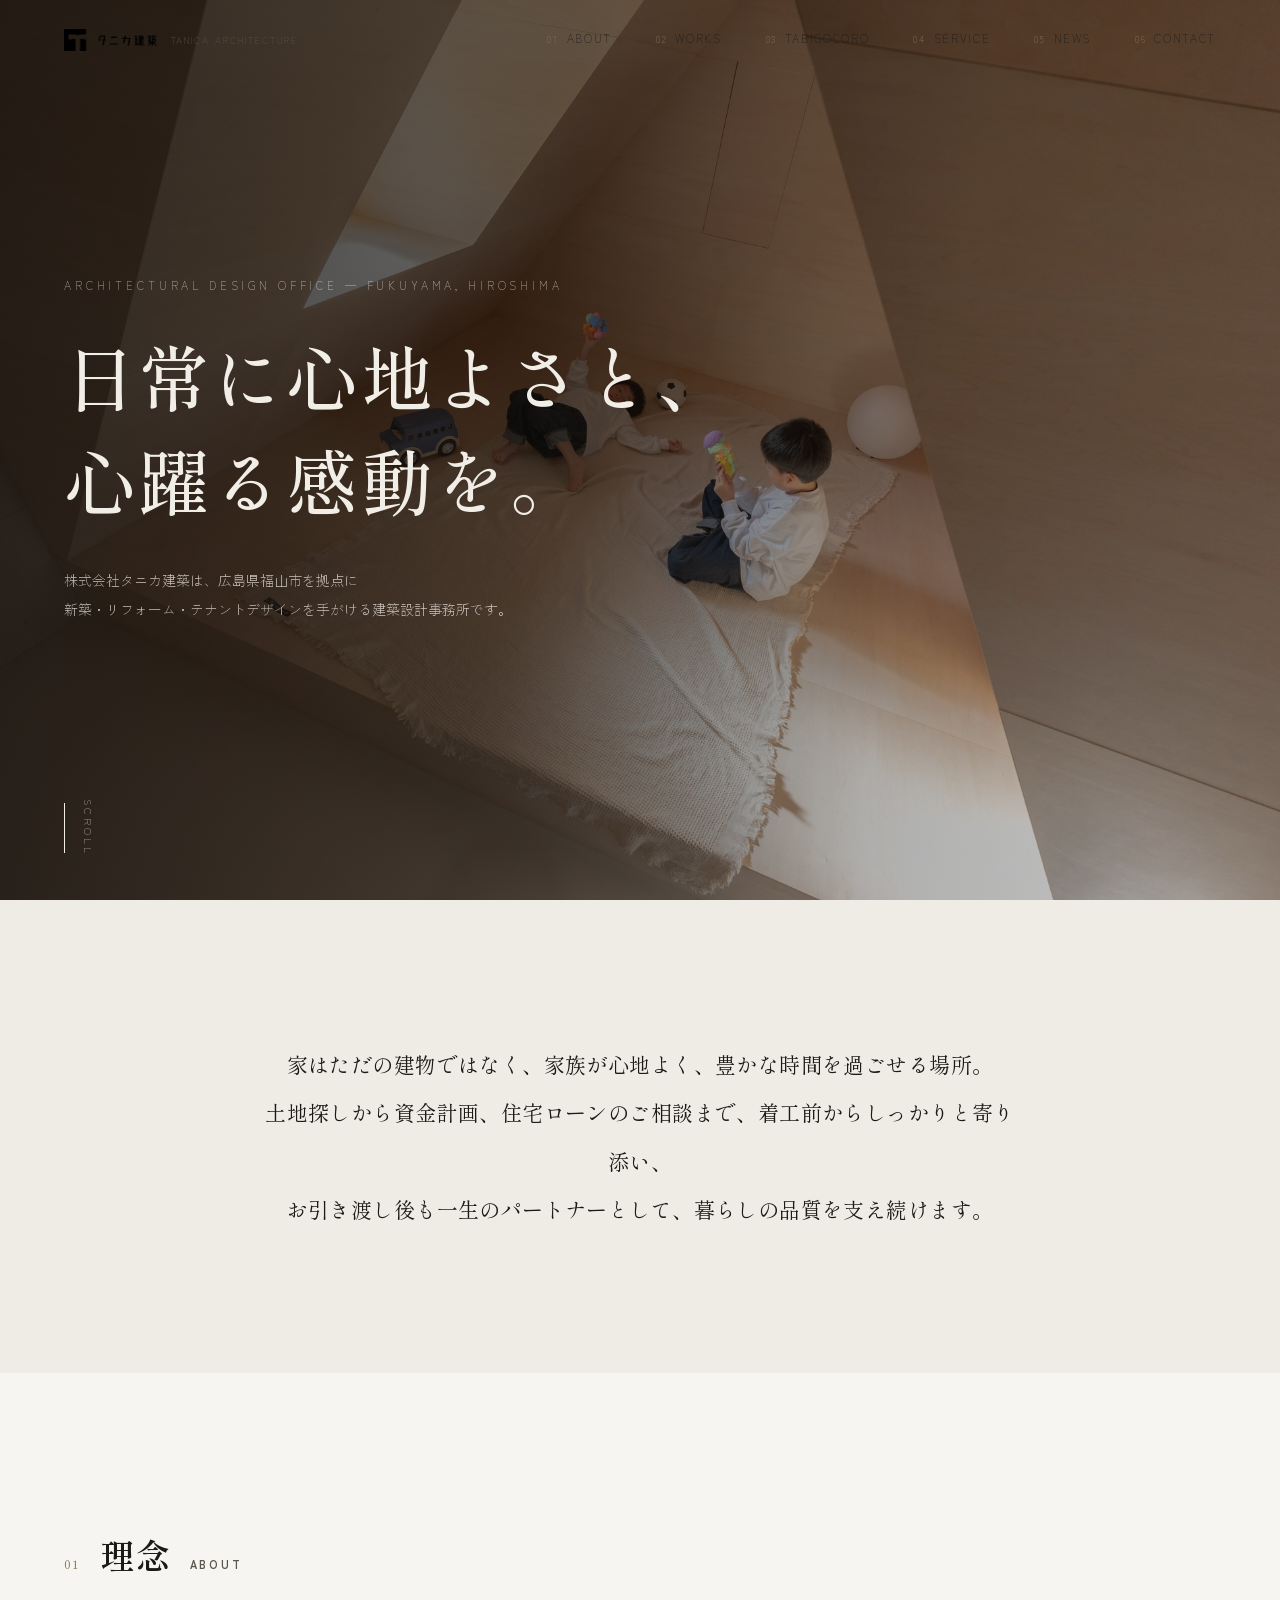
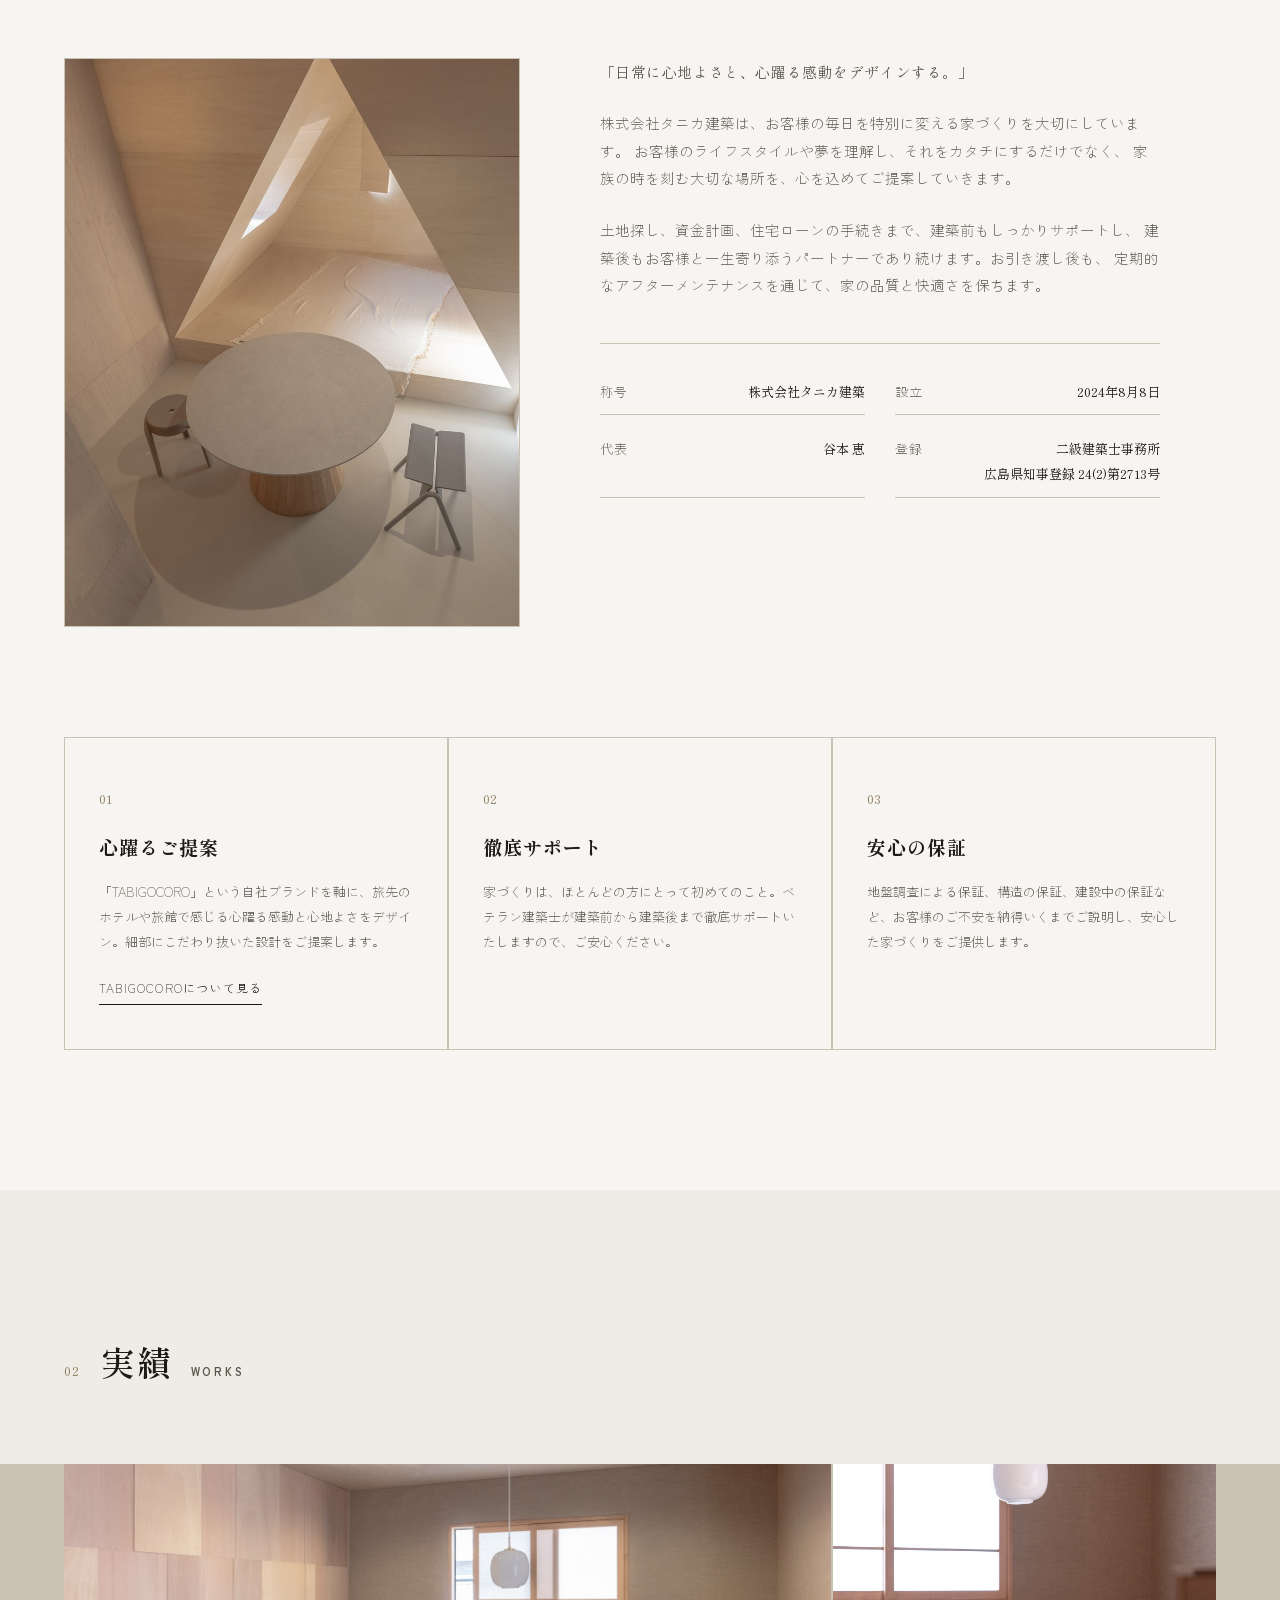
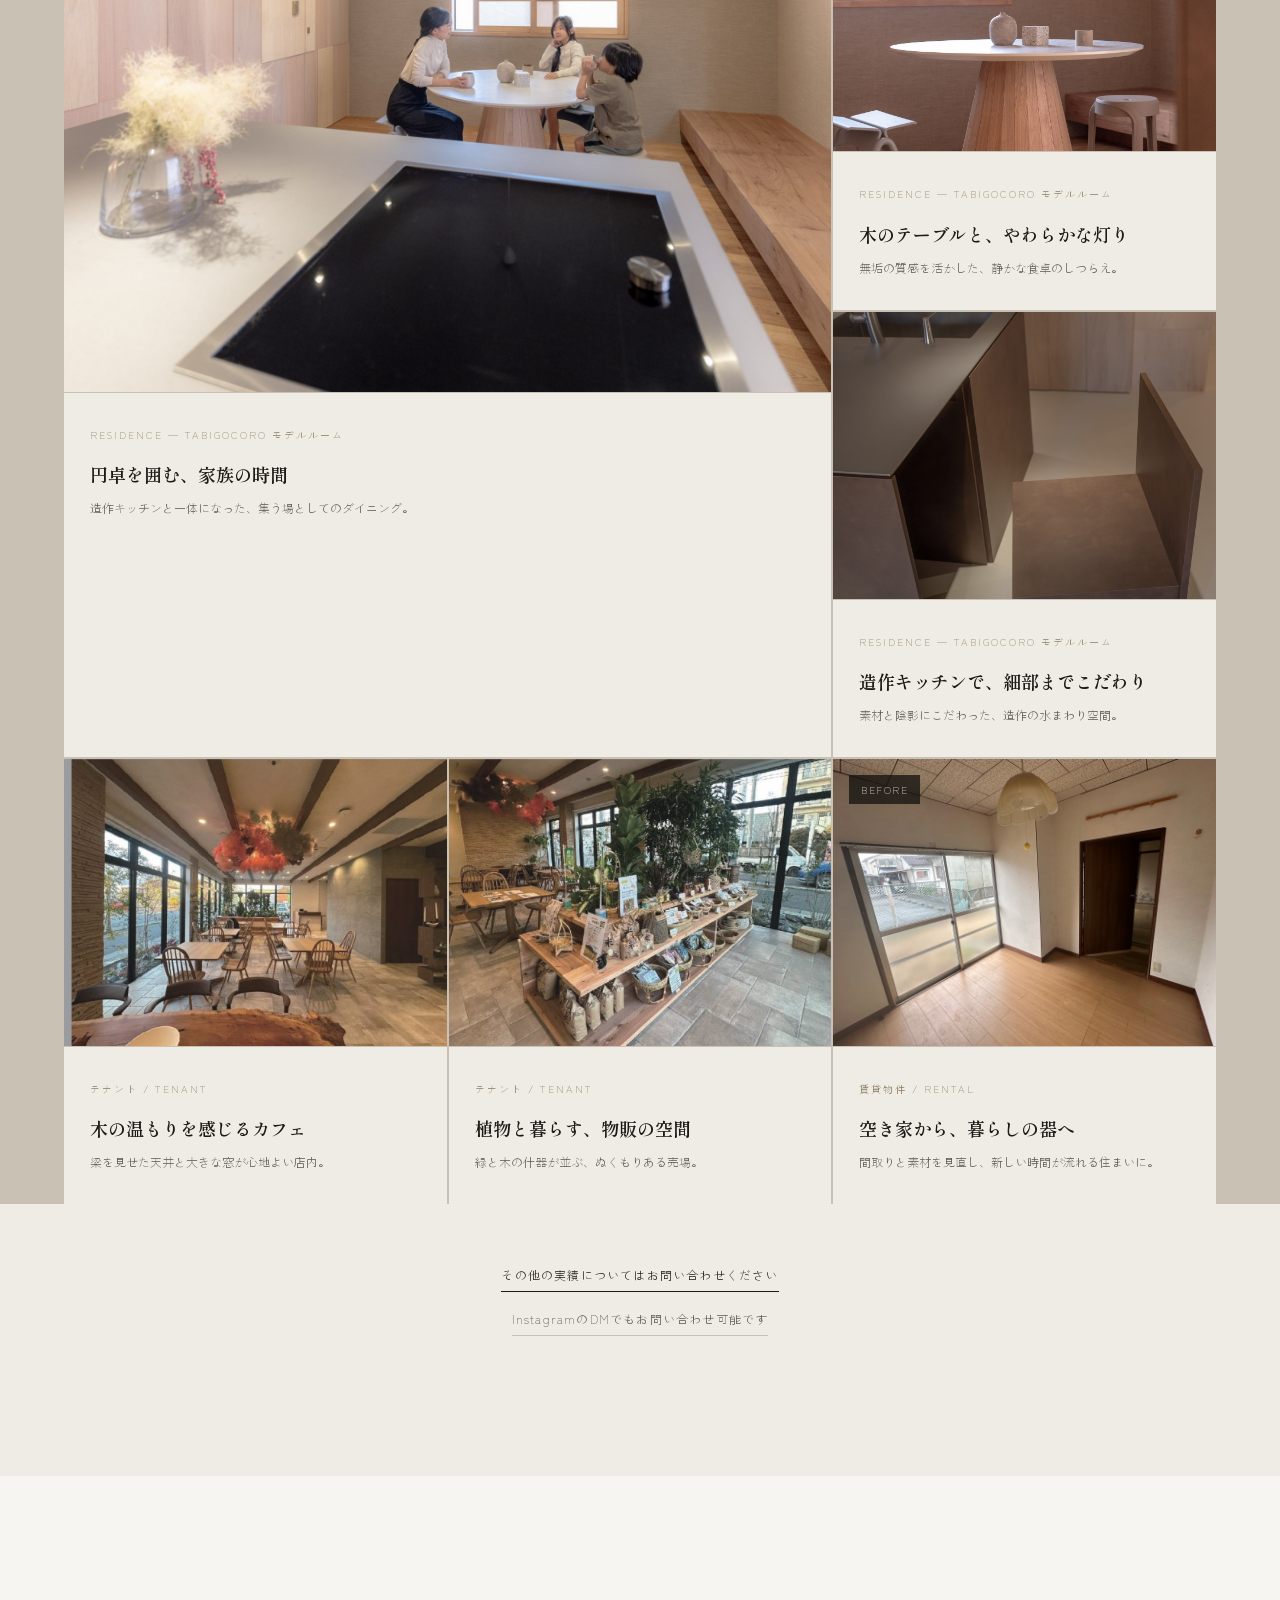
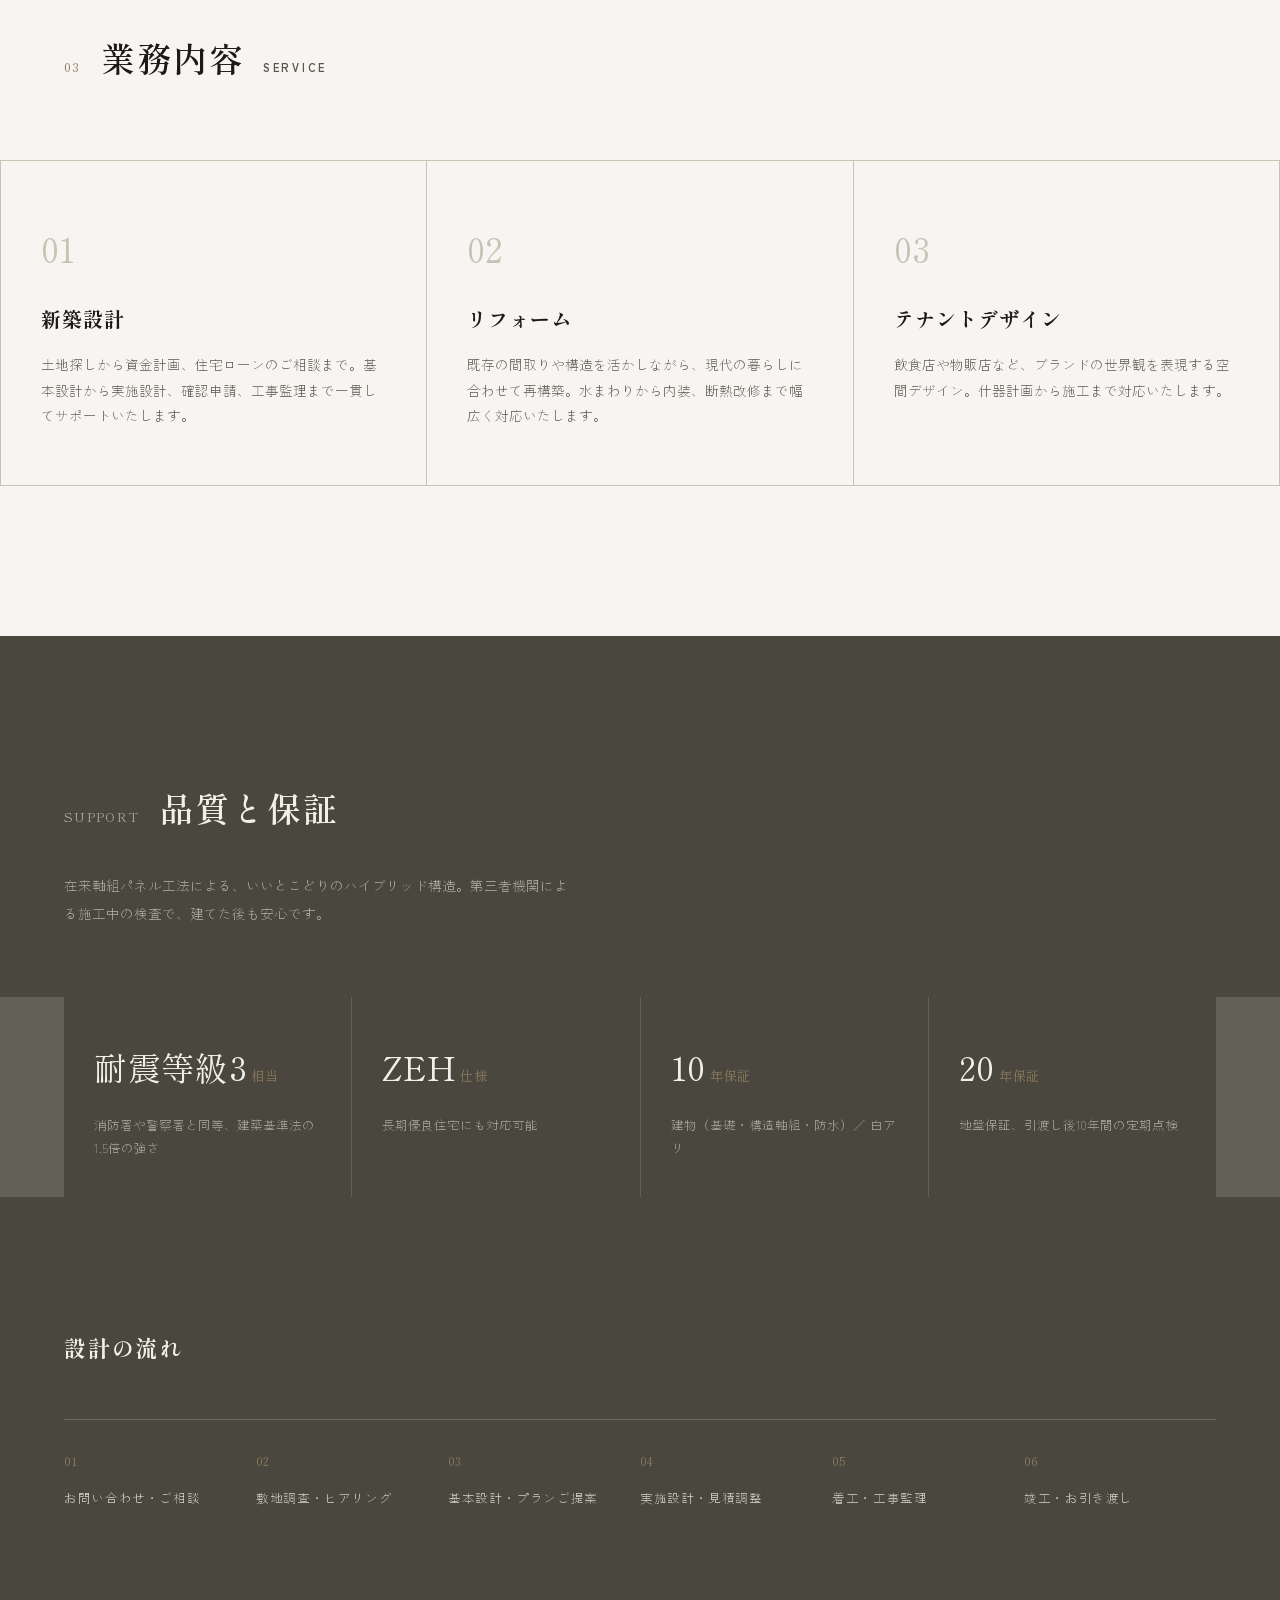
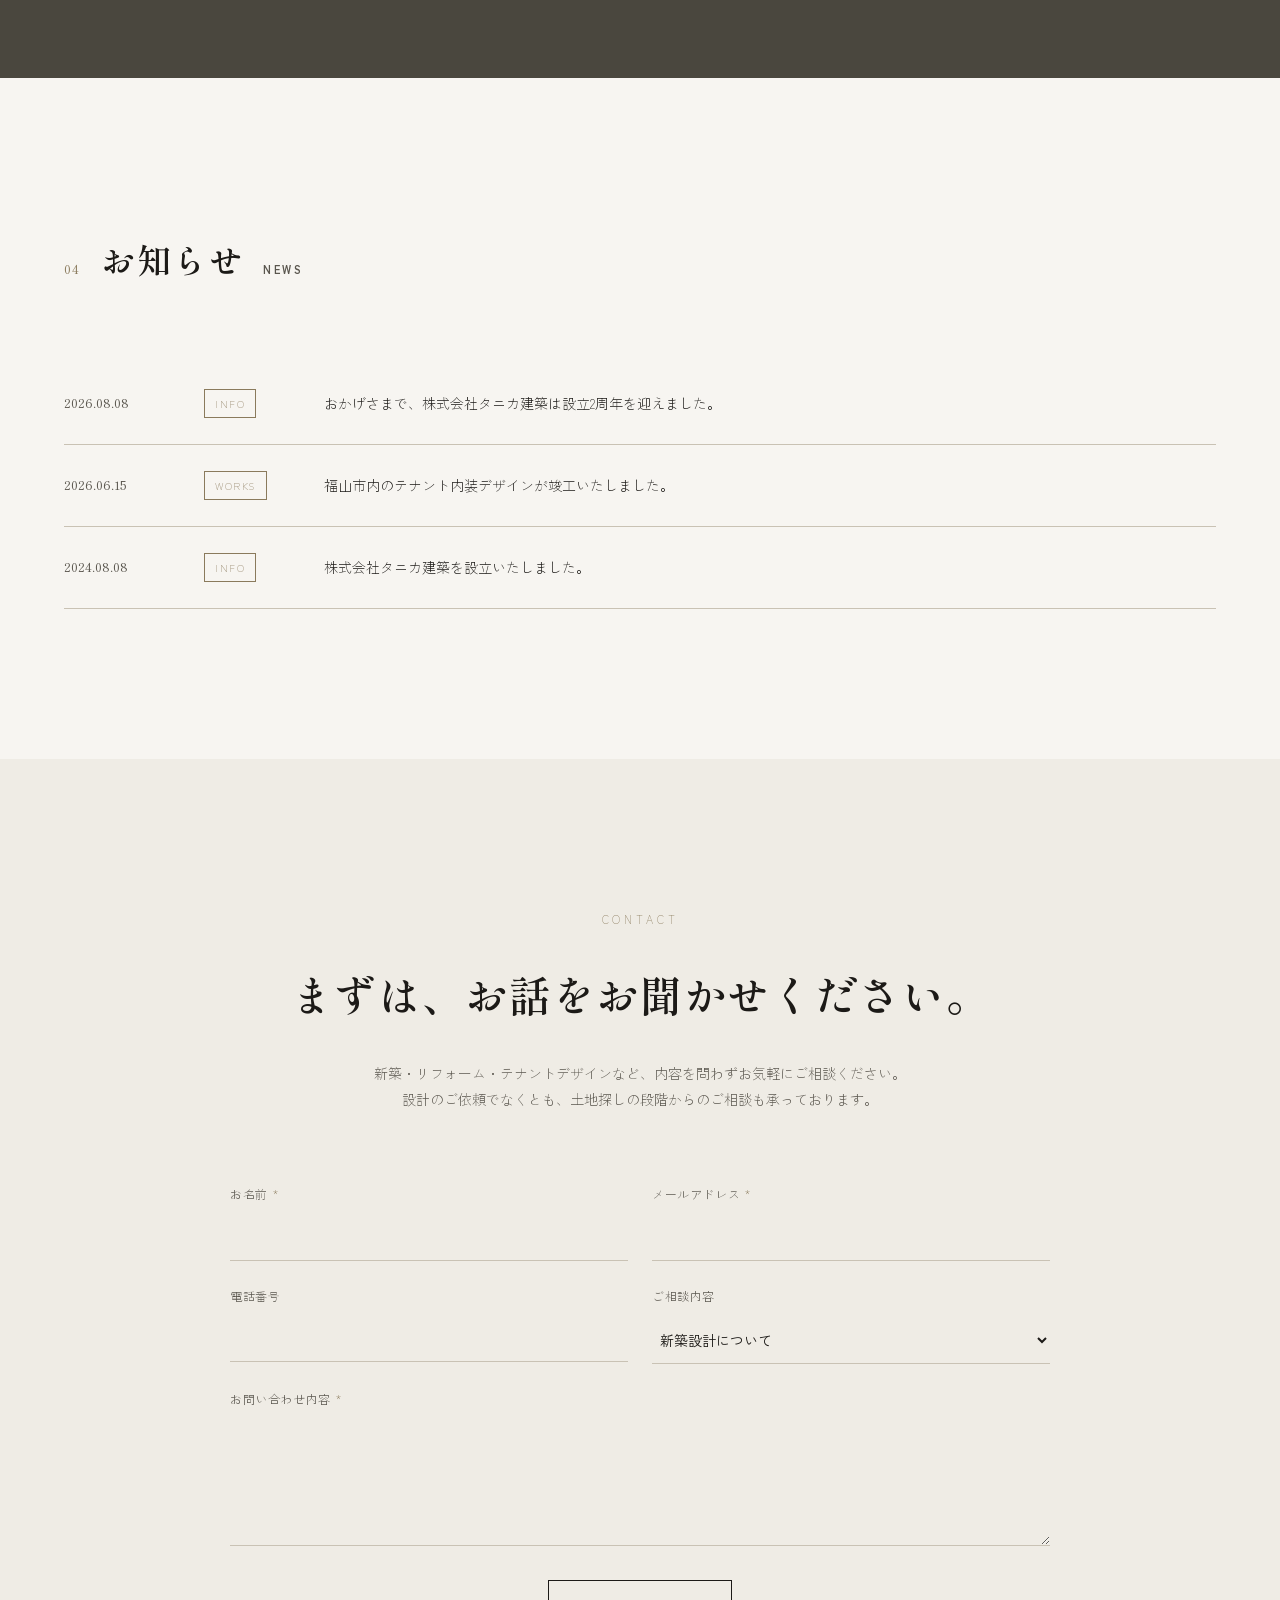
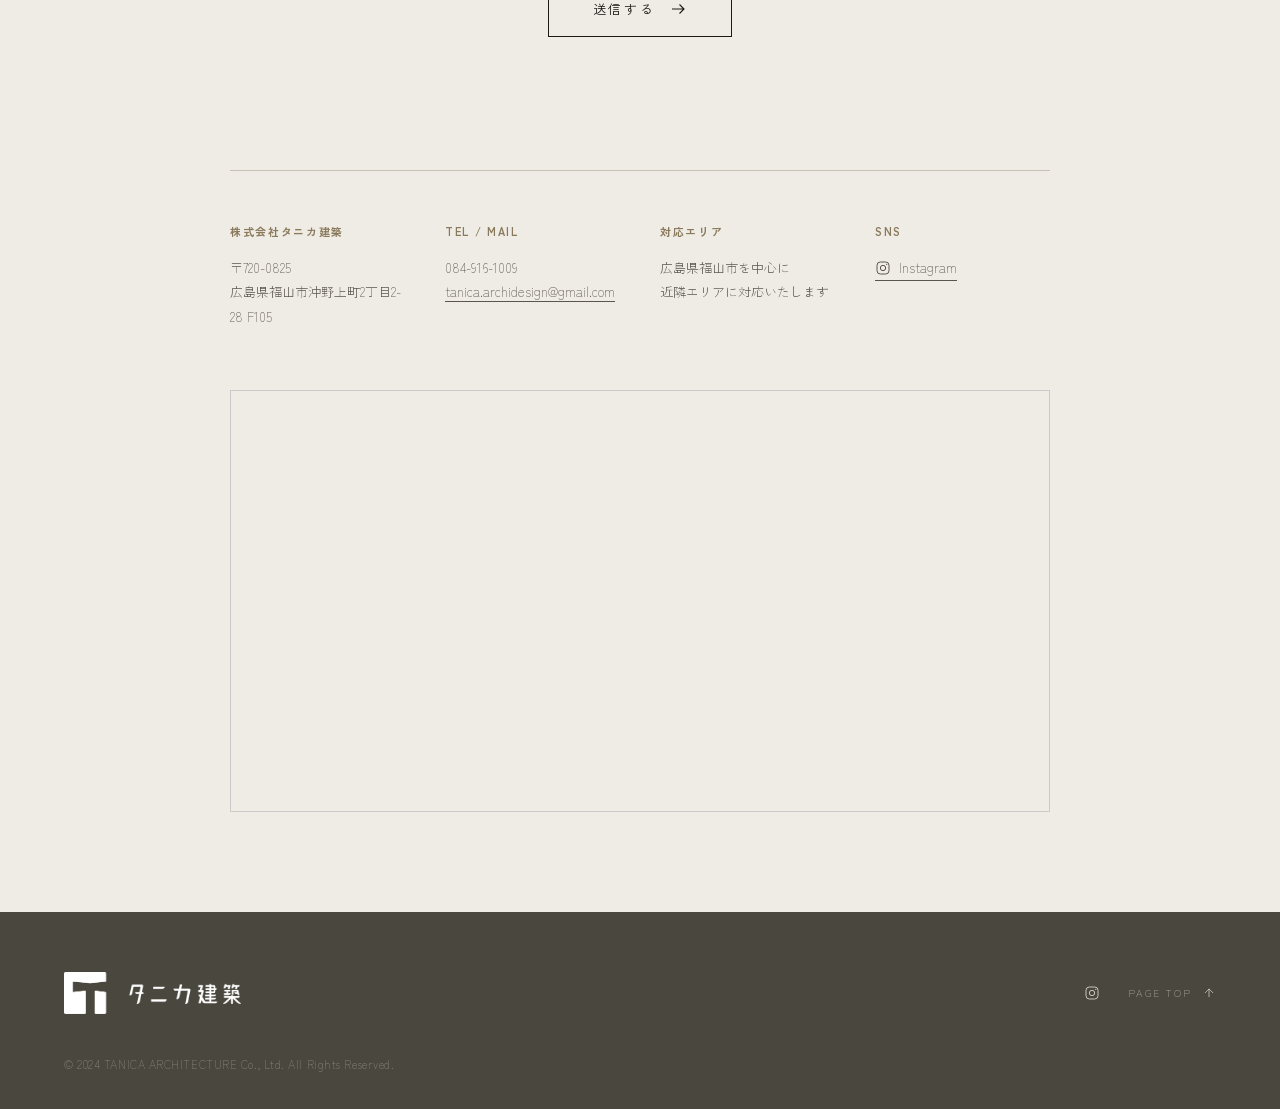
==== commit 22e75b51: "WORKSラベルの見直しとデザインの軸を更新 - 「新築 / RESIDENCE — TABIGOCORO モデルルーム」から「新築」表記を削除 - 「リフォーム / RENOVATION」を「賃貸物" ====
--- a/index.html
+++ b/index.html
@@ -135,7 +135,7 @@
           <img src="images/work-ishii-dining.jpg" alt="TABIGOCORO モデルルーム 円卓を囲む家族の団らん">
         </div>
         <div class="work-info">
-          <span class="work-cat">新築 / RESIDENCE — TABIGOCORO モデルルーム</span>
+          <span class="work-cat">RESIDENCE — TABIGOCORO モデルルーム</span>
           <h3>円卓を囲む、家族の時間</h3>
           <p>造作キッチンと一体になった、集う場としてのダイニング。</p>
         </div>
@@ -146,7 +146,7 @@
           <img src="images/work-ishii-table.jpg" alt="TABIGOCORO モデルルーム 木の丸テーブルと照明">
         </div>
         <div class="work-info">
-          <span class="work-cat">新築 / RESIDENCE — TABIGOCORO モデルルーム</span>
+          <span class="work-cat">RESIDENCE — TABIGOCORO モデルルーム</span>
           <h3>木のテーブルと、やわらかな灯り</h3>
           <p>無垢の質感を活かした、静かな食卓のしつらえ。</p>
         </div>
@@ -157,7 +157,7 @@
           <img src="images/work-ishii-sink.jpg" alt="TABIGOCORO モデルルーム 彫刻的な洗面カウンター">
         </div>
         <div class="work-info">
-          <span class="work-cat">新築 / RESIDENCE — TABIGOCORO モデルルーム</span>
+          <span class="work-cat">RESIDENCE — TABIGOCORO モデルルーム</span>
           <h3>造作キッチンで、細部までこだわり</h3>
           <p>素材と陰影にこだわった、造作の水まわり空間。</p>
         </div>
@@ -193,7 +193,7 @@
           <span class="ba-tag ba-tag-after">AFTER</span>
         </div>
         <div class="work-info">
-          <span class="work-cat">リフォーム / RENOVATION</span>
+          <span class="work-cat">賃貸物件 / RENTAL</span>
           <h3>空き家から、暮らしの器へ</h3>
           <p>間取りと素材を見直し、新しい時間が流れる住まいに。</p>
         </div>
@@ -323,6 +323,7 @@
               <option>新築設計について</option>
               <option>リフォームについて</option>
               <option>テナントデザインについて</option>
+              <option>TABIGOCOROモデルルーム見学希望</option>
               <option>その他のご相談</option>
             </select>
           </label>
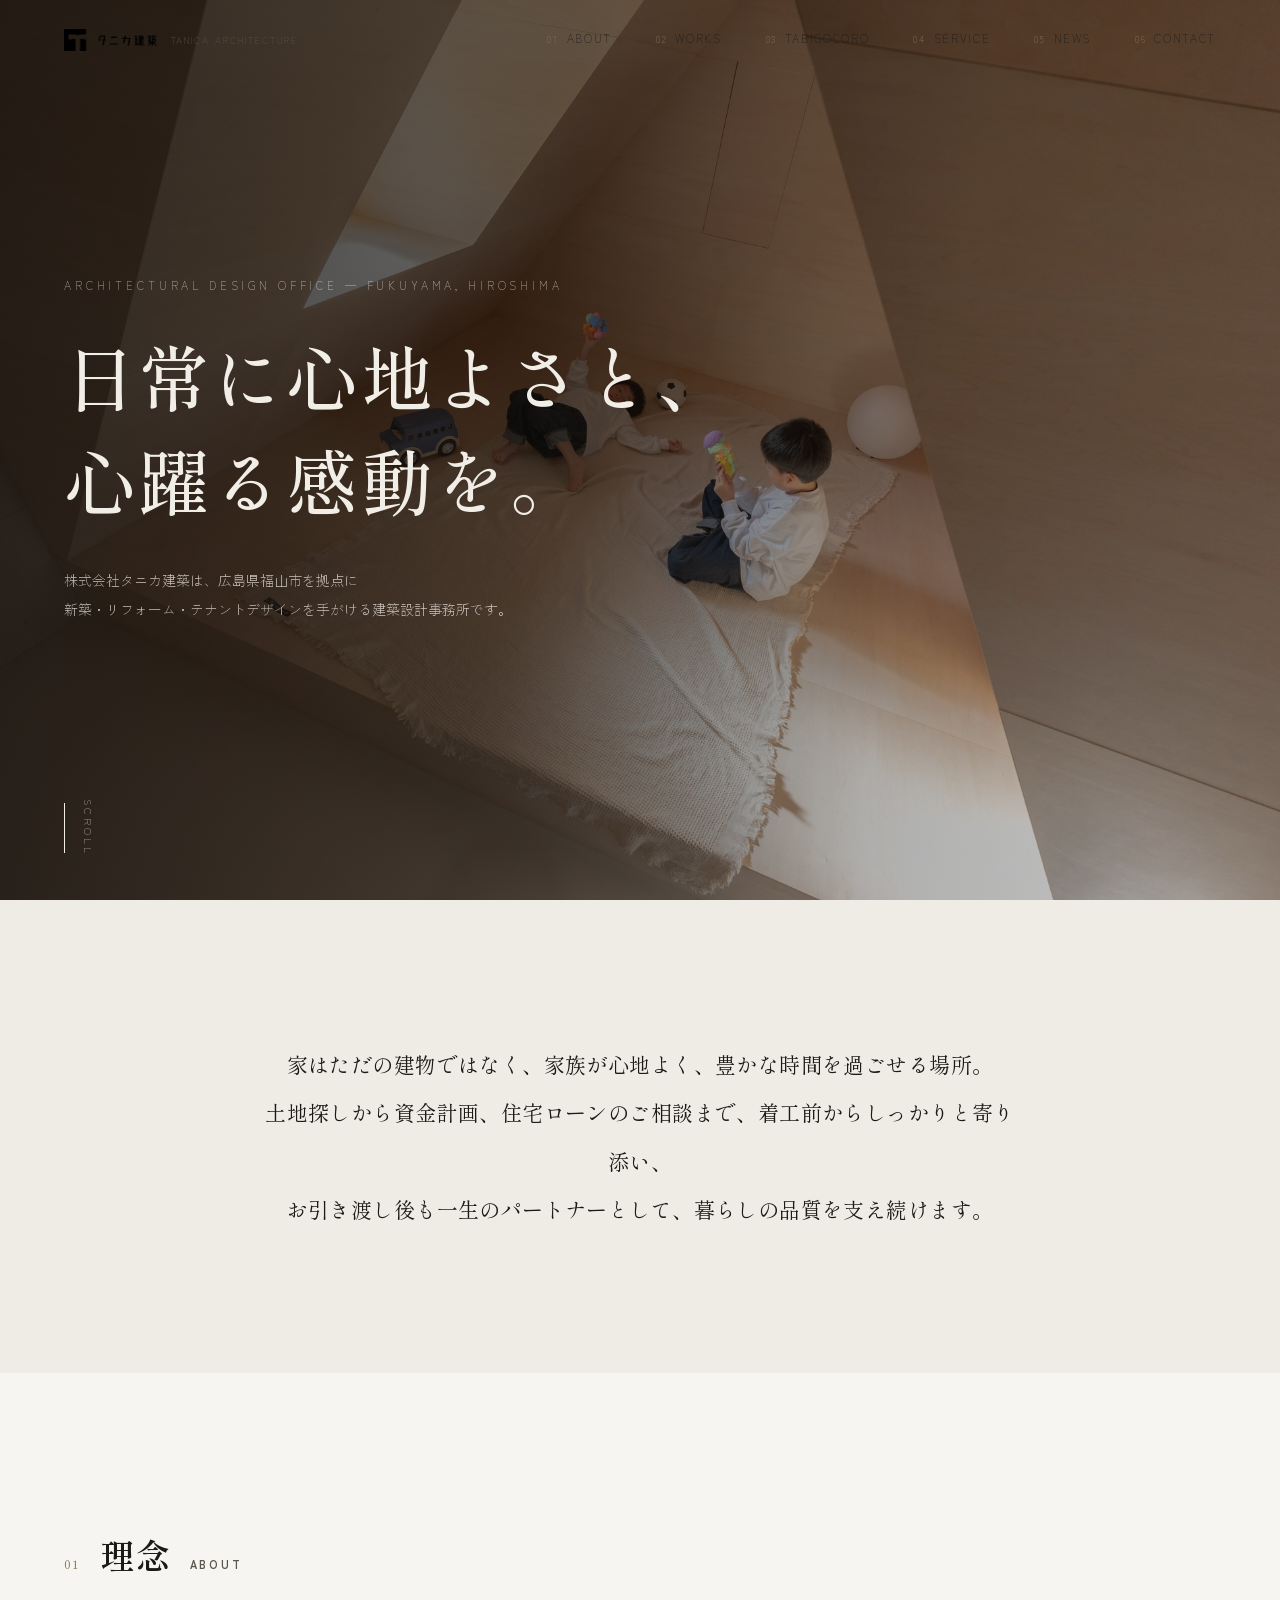
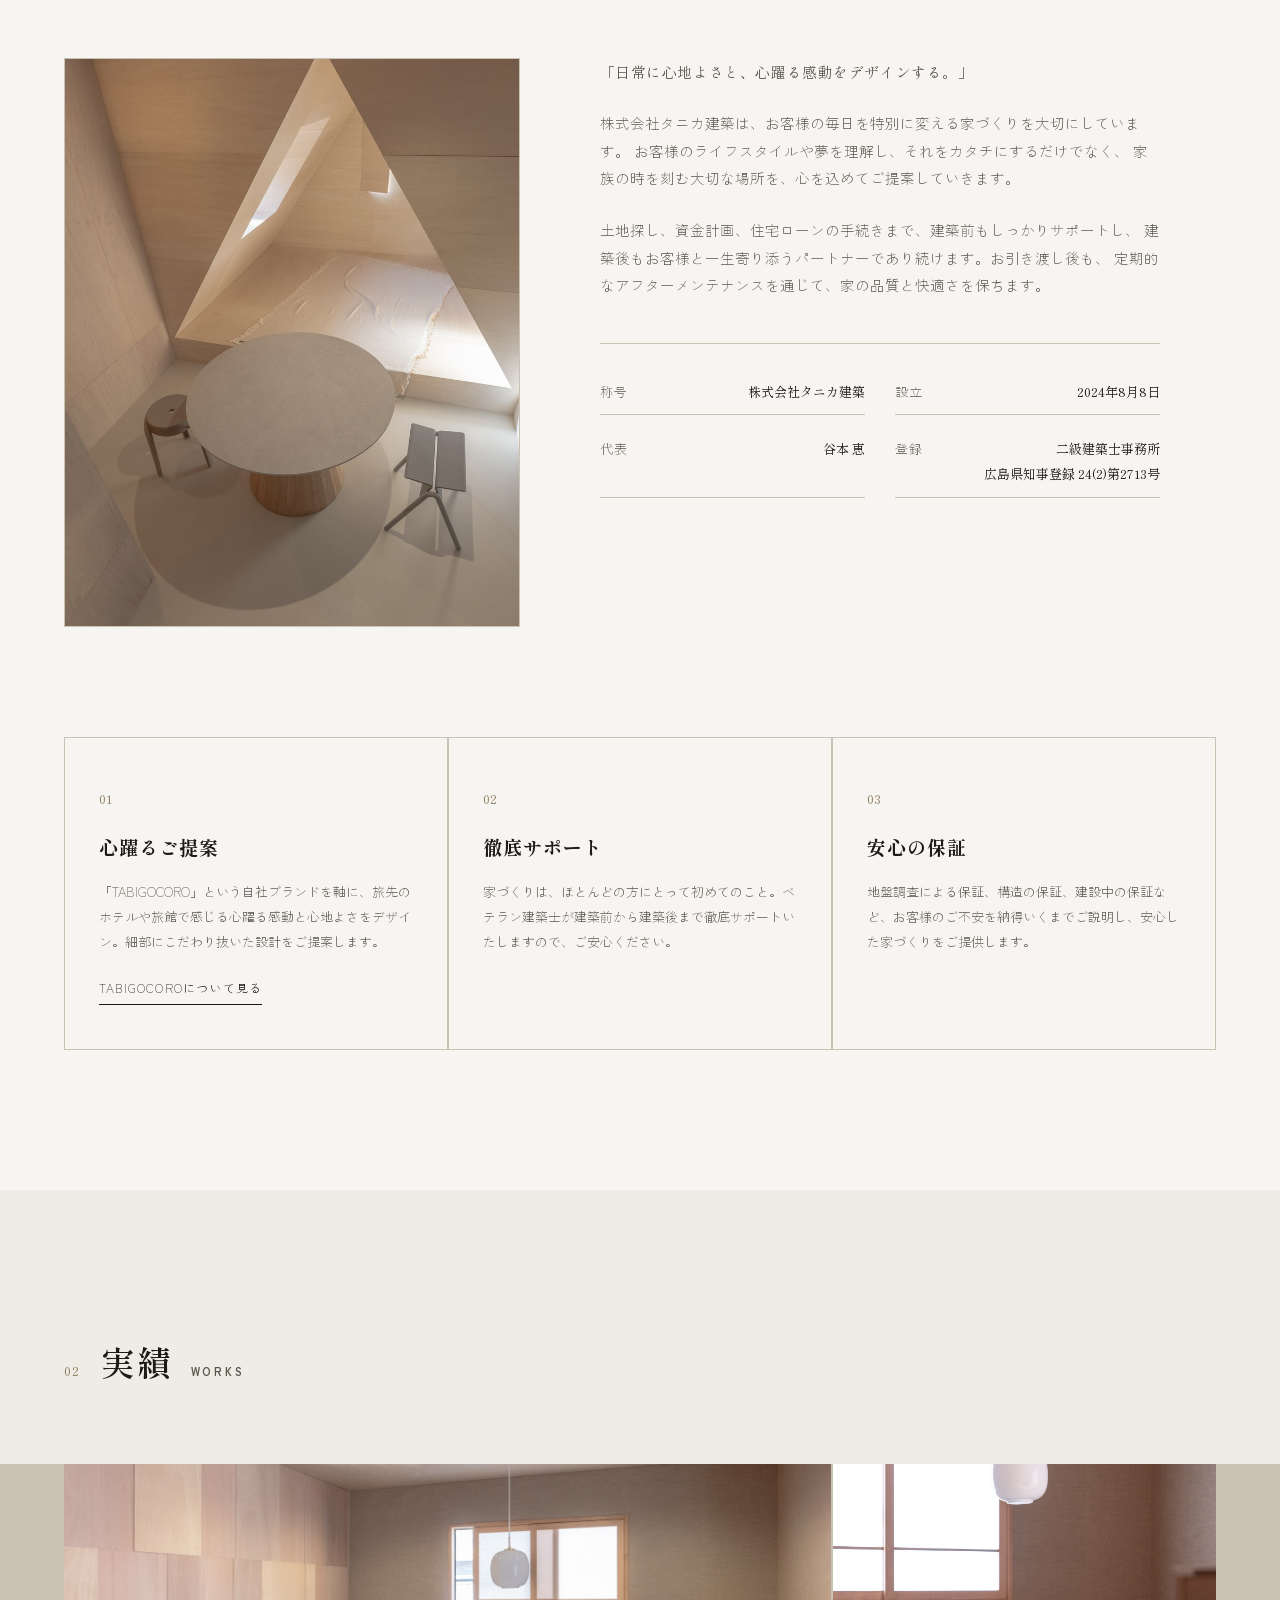
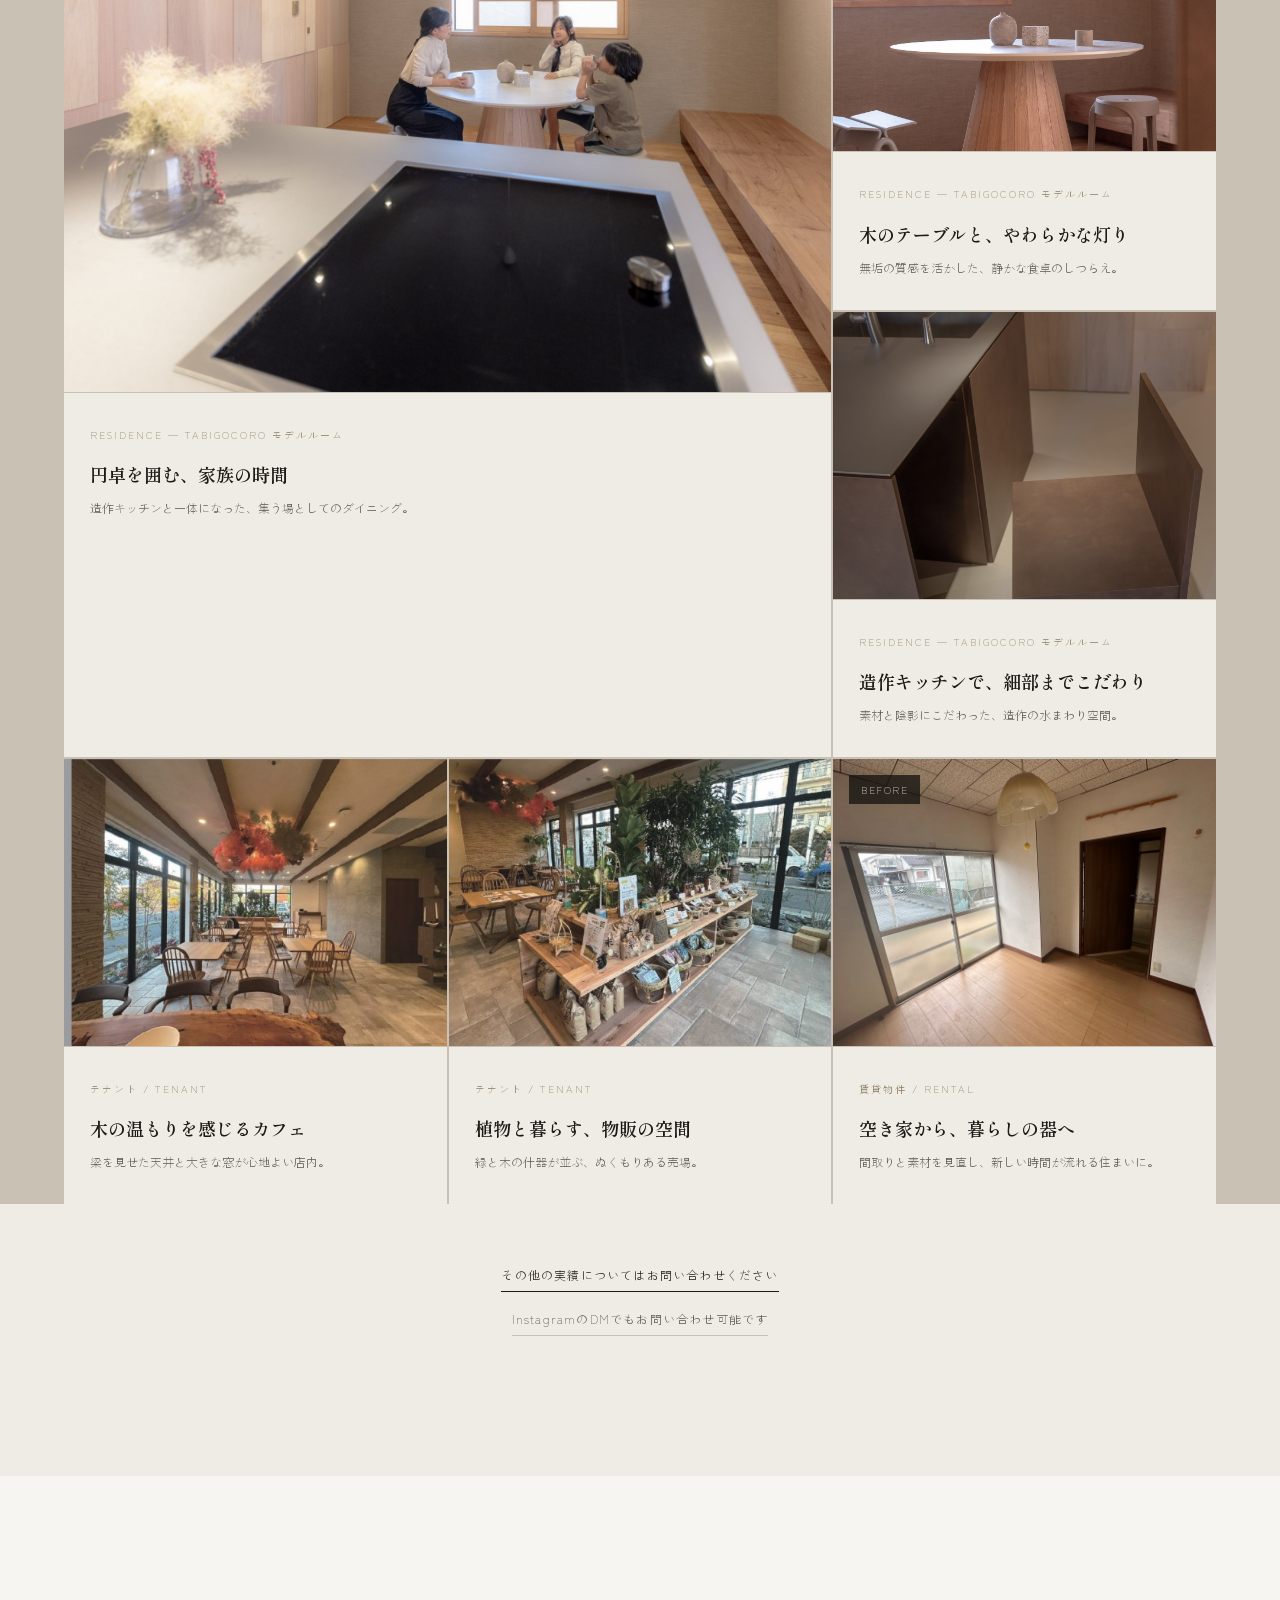
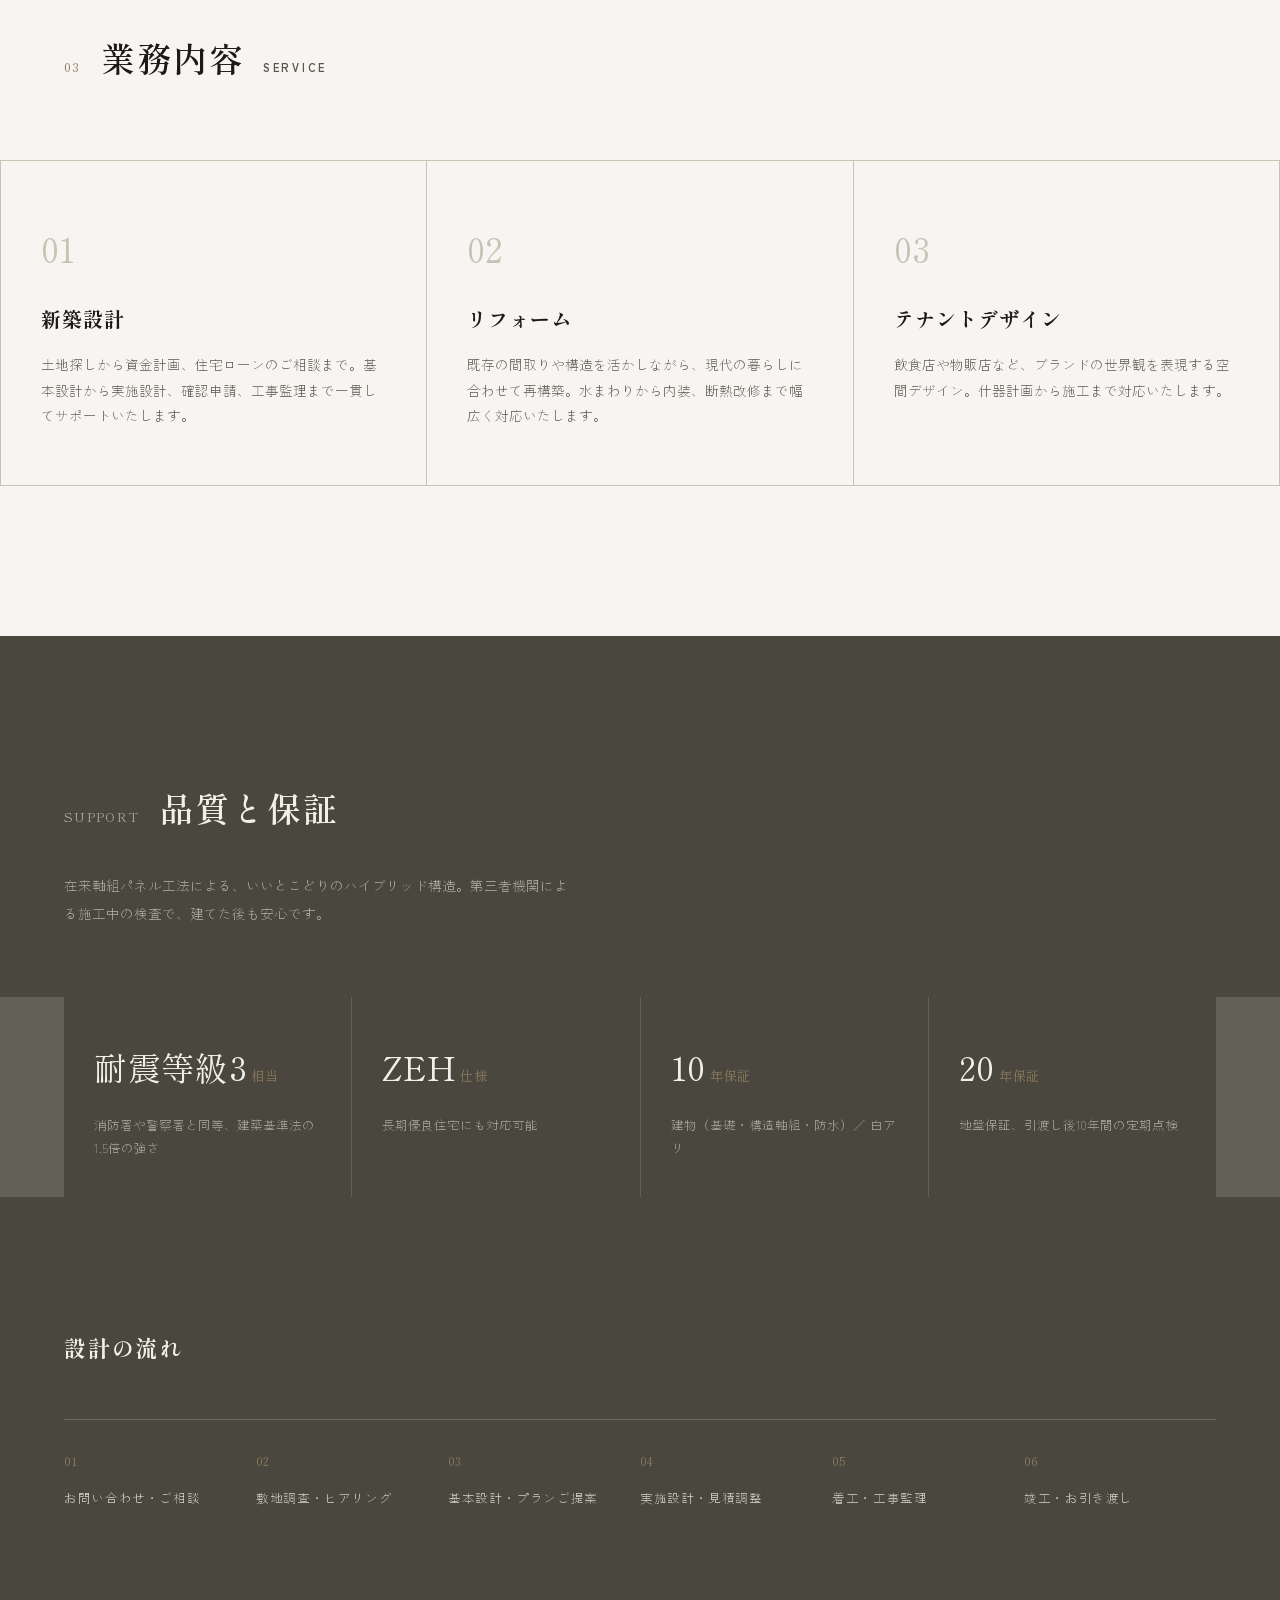
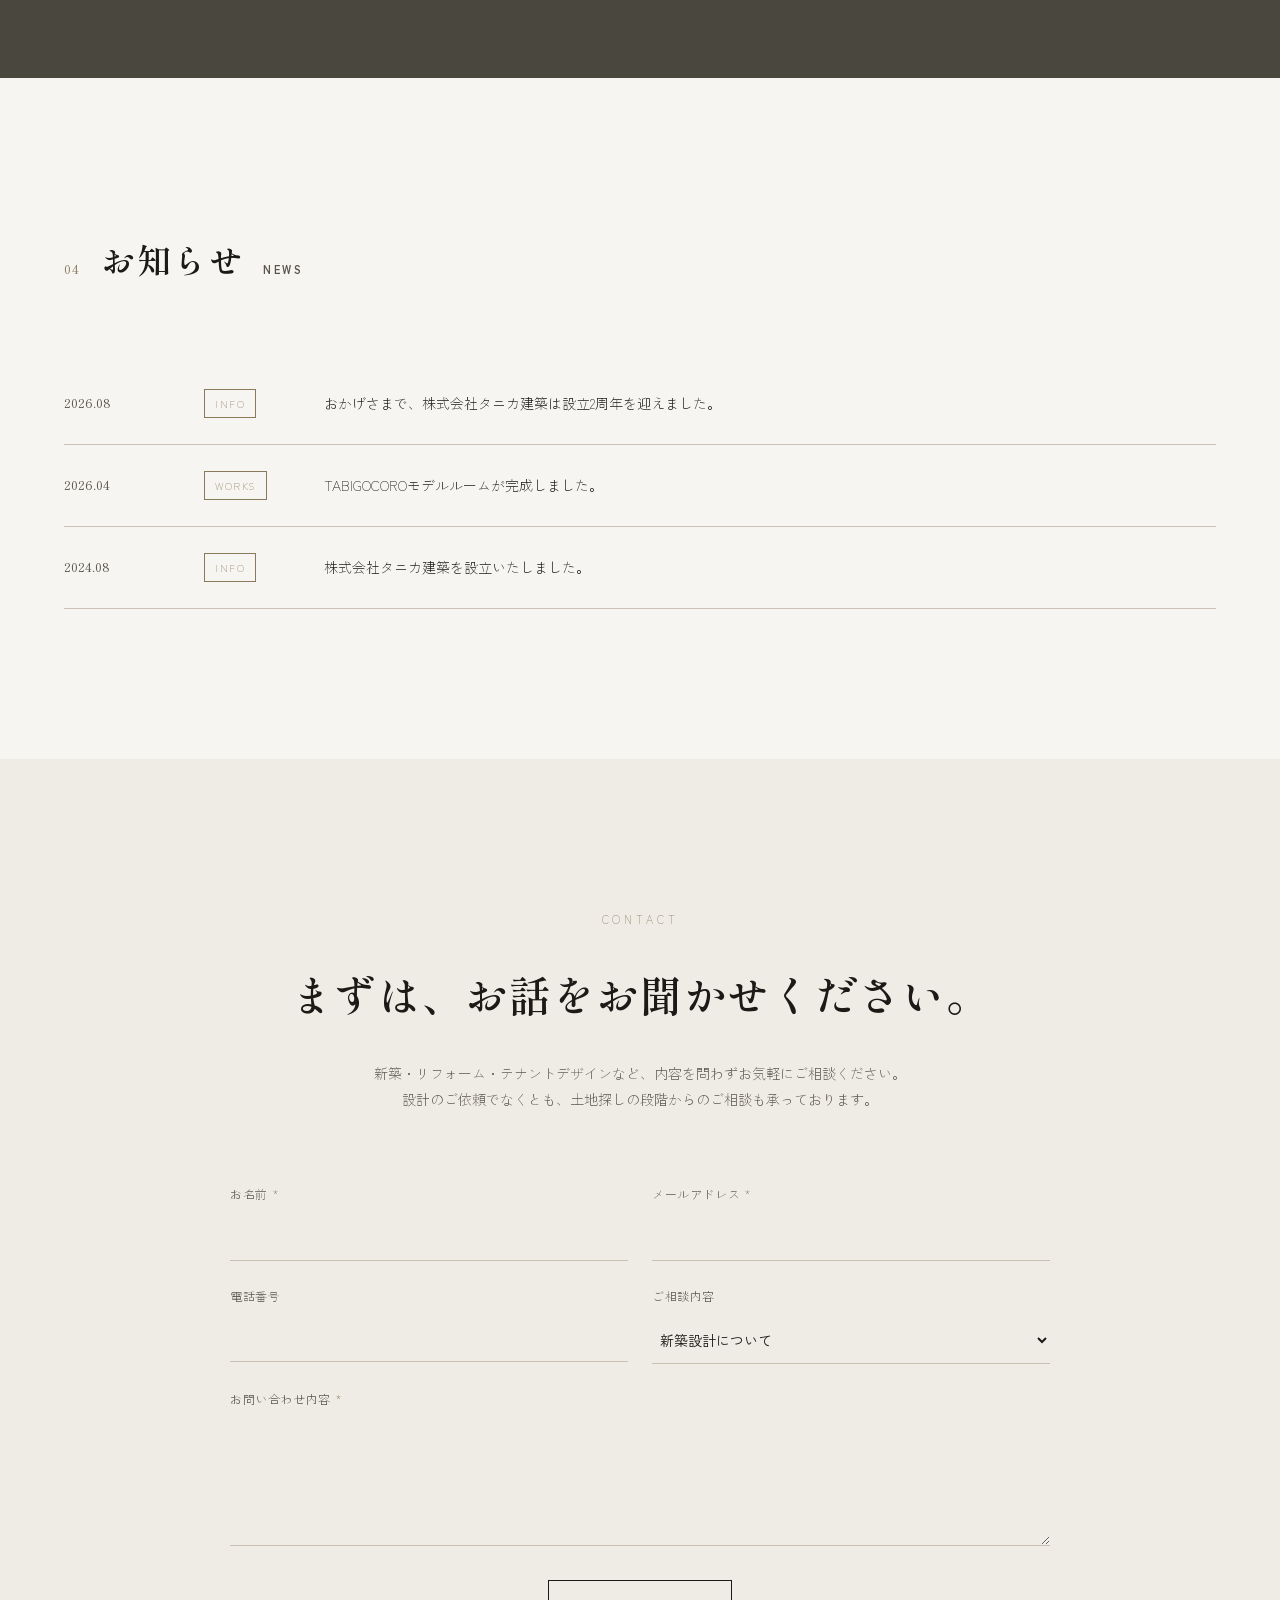
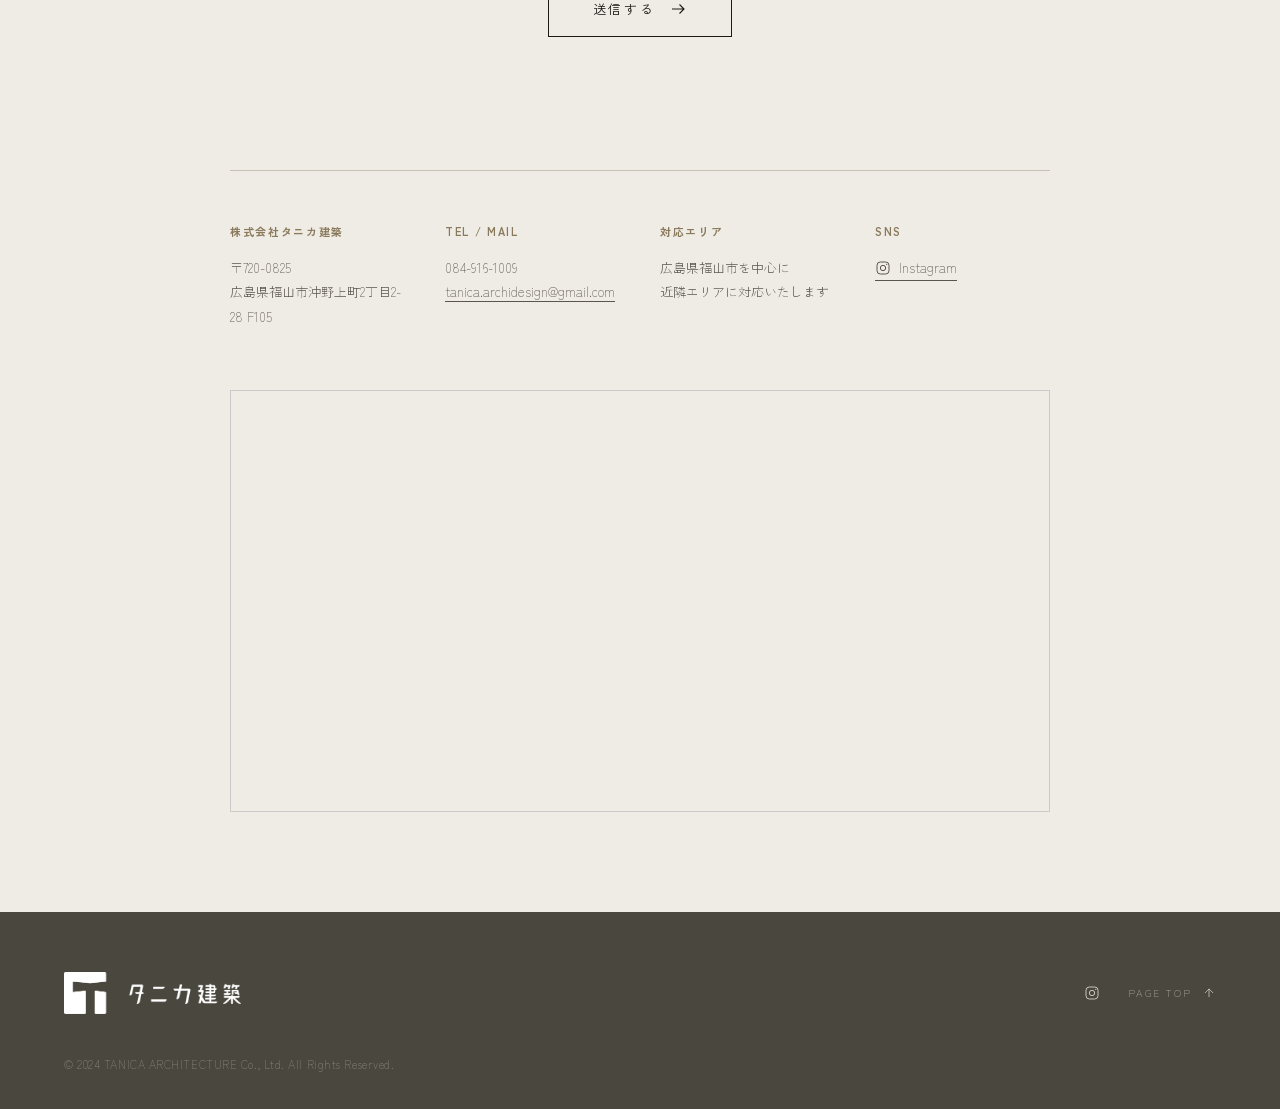
==== commit 67988530: "NEWSの日付表記を年月のみに変更し、内容を更新 - 3件とも日付表示を「年.月.日」から「年.月」に変更 - 「福山市内のテナント内装デザインが竣工〜」を   「TABIGOCOROモデルルームが完" ====
--- a/index.html
+++ b/index.html
@@ -275,17 +275,17 @@
     </div>
     <ul class="news-list">
       <li class="reveal">
-        <time datetime="2026-08-08">2026.08.08</time>
+        <time datetime="2026-08">2026.08</time>
         <span class="news-tag">INFO</span>
         <p>おかげさまで、株式会社タニカ建築は設立2周年を迎えました。</p>
       </li>
       <li class="reveal">
-        <time datetime="2026-06-15">2026.06.15</time>
+        <time datetime="2026-04">2026.04</time>
         <span class="news-tag">WORKS</span>
-        <p>福山市内のテナント内装デザインが竣工いたしました。</p>
+        <p>TABIGOCOROモデルルームが完成しました。</p>
       </li>
       <li class="reveal">
-        <time datetime="2024-08-08">2024.08.08</time>
+        <time datetime="2024-08">2024.08</time>
         <span class="news-tag">INFO</span>
         <p>株式会社タニカ建築を設立いたしました。</p>
       </li>
@@ -301,7 +301,11 @@
         設計のご依頼でなくとも、土地探しの段階からのご相談も承っております。
       </p>
 
-      <form class="contact-form" id="contactForm">
+      <form class="contact-form" id="contactForm" action="https://api.web3forms.com/submit" method="POST">
+        <input type="hidden" name="access_key" value="88c07643-27ec-4aa5-b59e-4f5a45dfab9e">
+        <input type="hidden" name="subject" value="【タニカ建築HP】お問い合わせがありました">
+        <input type="hidden" name="from_name" value="タニカ建築HP お問い合わせフォーム">
+        <input type="checkbox" name="botcheck" class="hidden-field" style="display:none">
         <div class="form-row">
           <label>
             <span>お名前<em>*</em></span>
@@ -339,6 +343,12 @@
         <p class="form-note" id="formNote"></p>
       </form>
 
+      <div class="form-success" id="formSuccess" hidden>
+        <svg width="40" height="40" viewBox="0 0 24 24" fill="none" stroke="currentColor" stroke-width="1.2"><circle cx="12" cy="12" r="10"/><path d="M8 12.5l2.5 2.5L16 9"/></svg>
+        <h3>お問い合わせいただきありがとうございます。</h3>
+        <p>担当者よりご連絡いたします。今しばらくお待ちください。</p>
+      </div>
+
       <div class="contact-info">
         <div>
           <h4>株式会社タニカ建築</h4>
--- a/css/style.css
+++ b/css/style.css
@@ -329,6 +329,14 @@
 }
 .submit-btn:hover{background:var(--ink);color:var(--bg);}
 .form-note{text-align:center;margin-top:20px;font-size:12.5px;color:var(--accent);min-height:1em;}
+
+.form-success{
+  text-align:center;margin-bottom:100px;padding:70px 20px;
+  border:1px solid var(--line);
+}
+.form-success svg{margin:0 auto 26px;color:var(--accent);}
+.form-success h3{font-family:var(--serif);font-size:22px;font-weight:600;letter-spacing:.04em;margin-bottom:14px;}
+.form-success p{font-size:13.5px;color:var(--ink-soft);}
 
 .contact-info{
   display:grid;grid-template-columns:repeat(4,1fr);gap:40px;
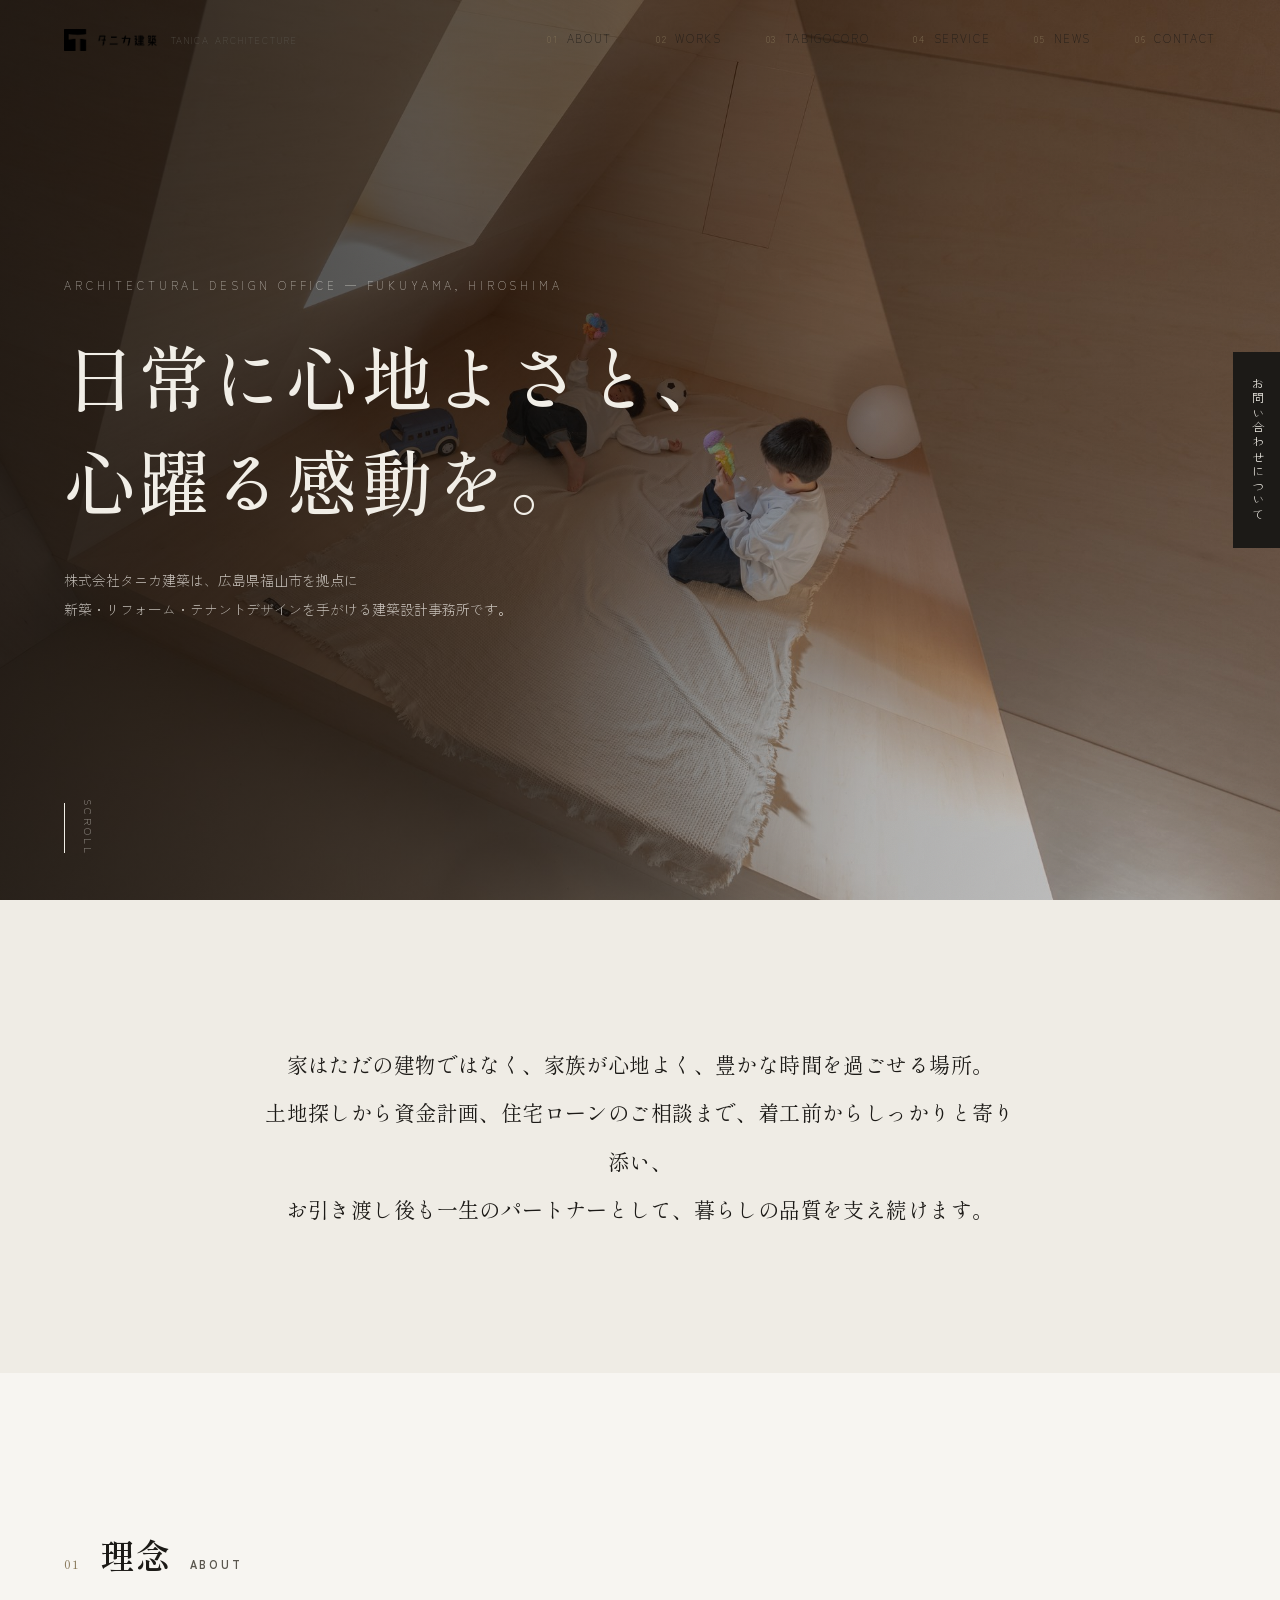
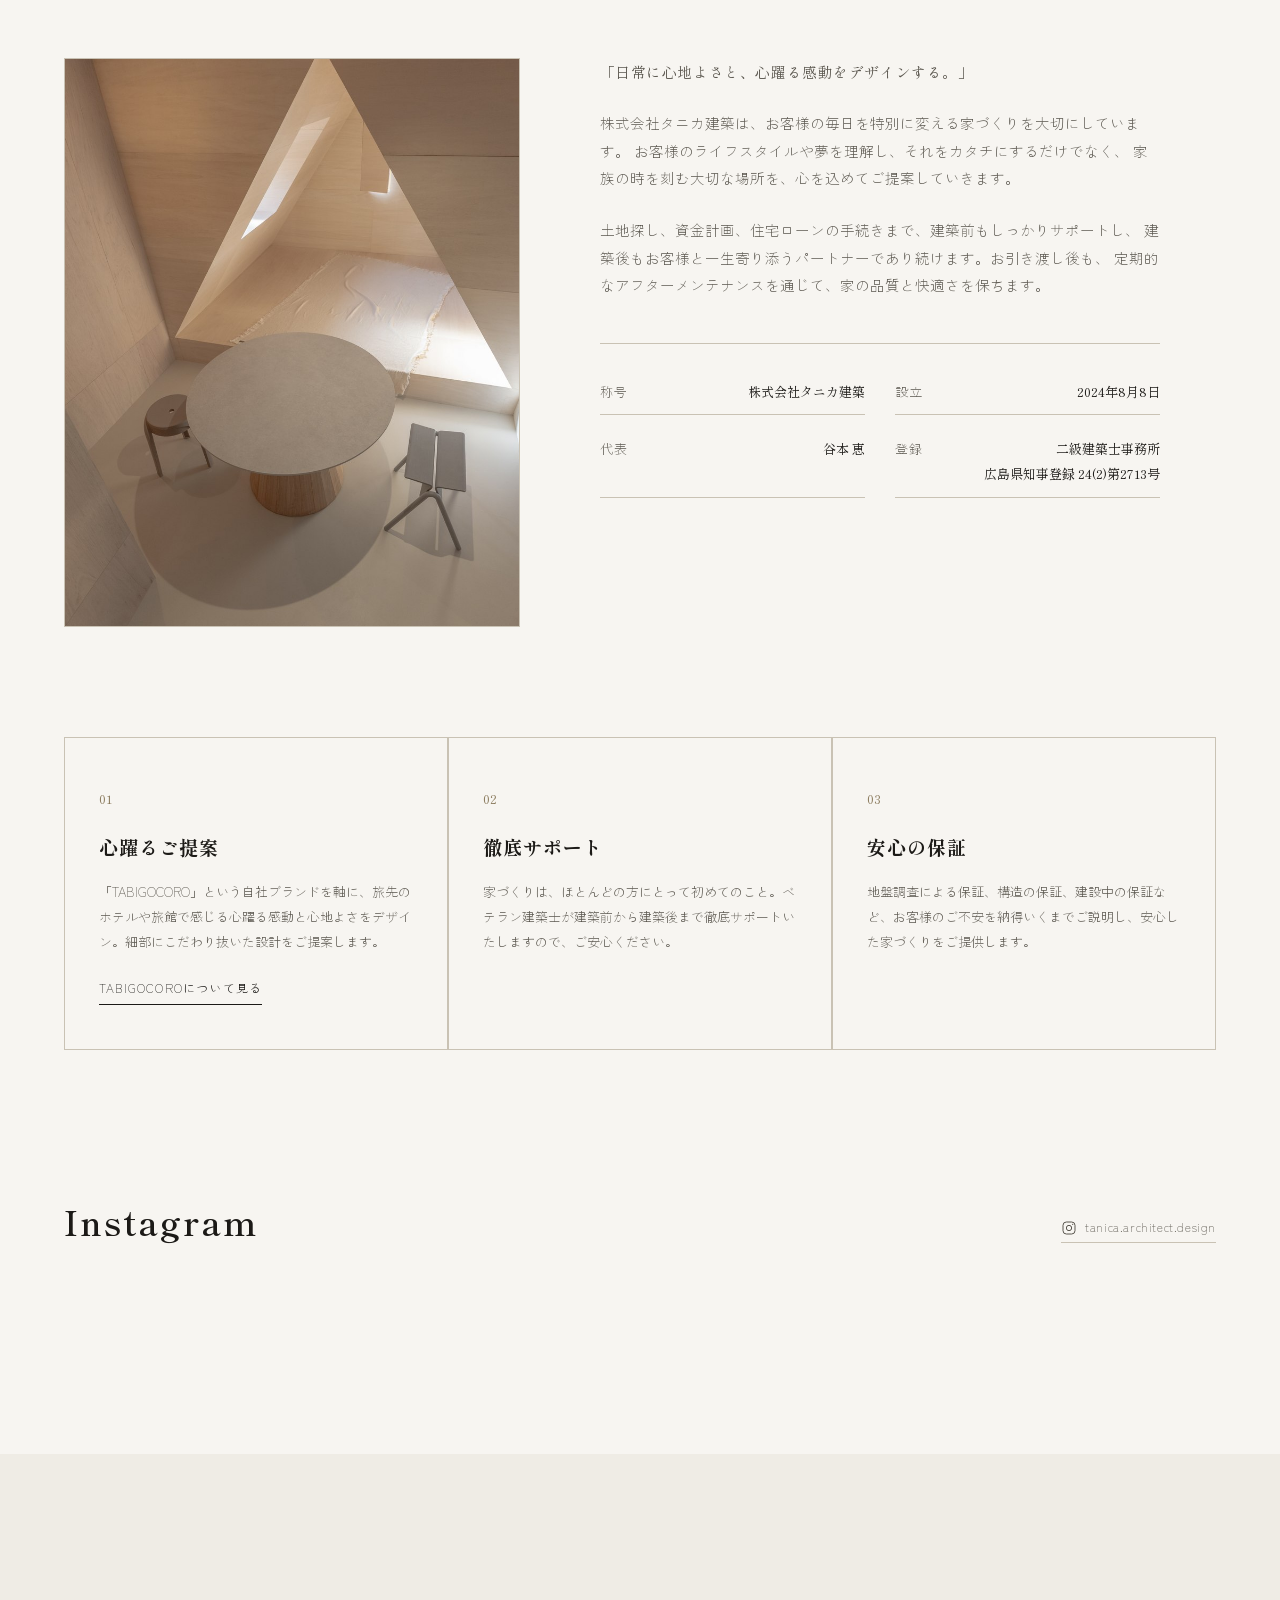
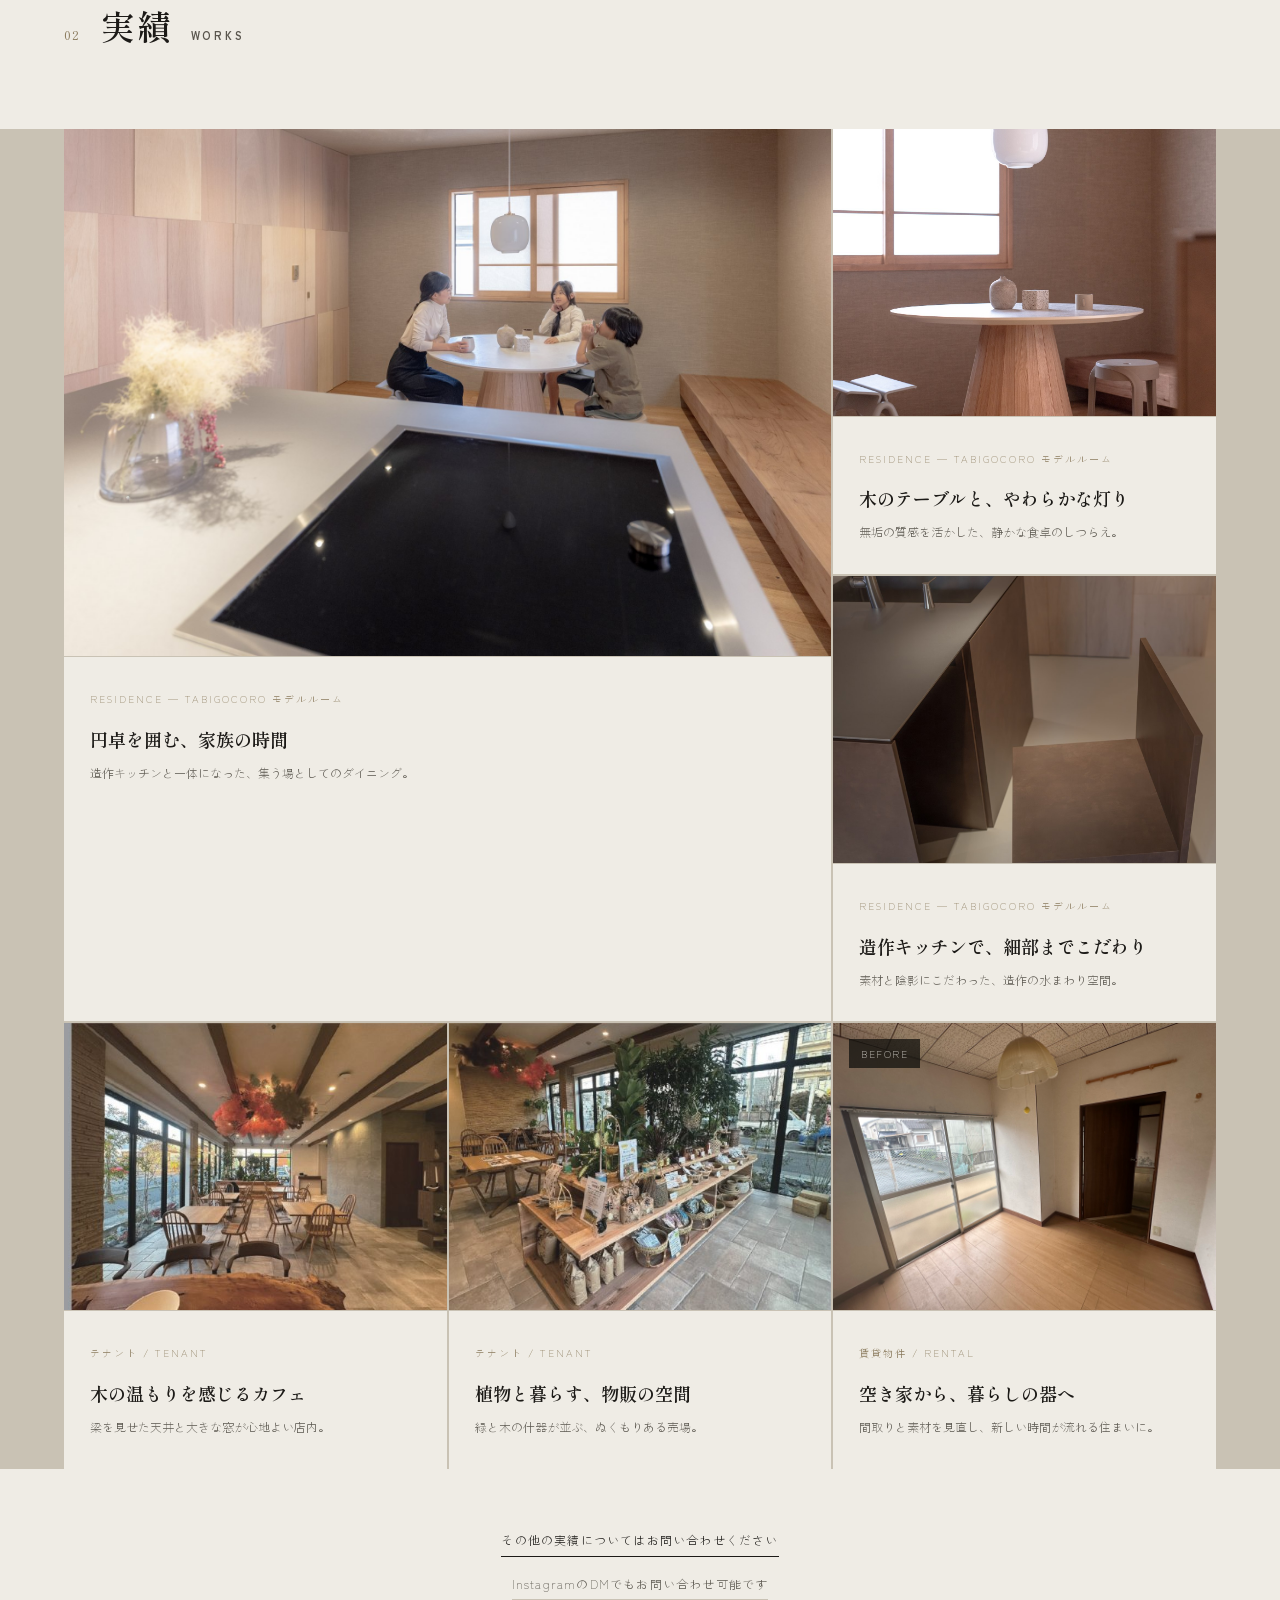
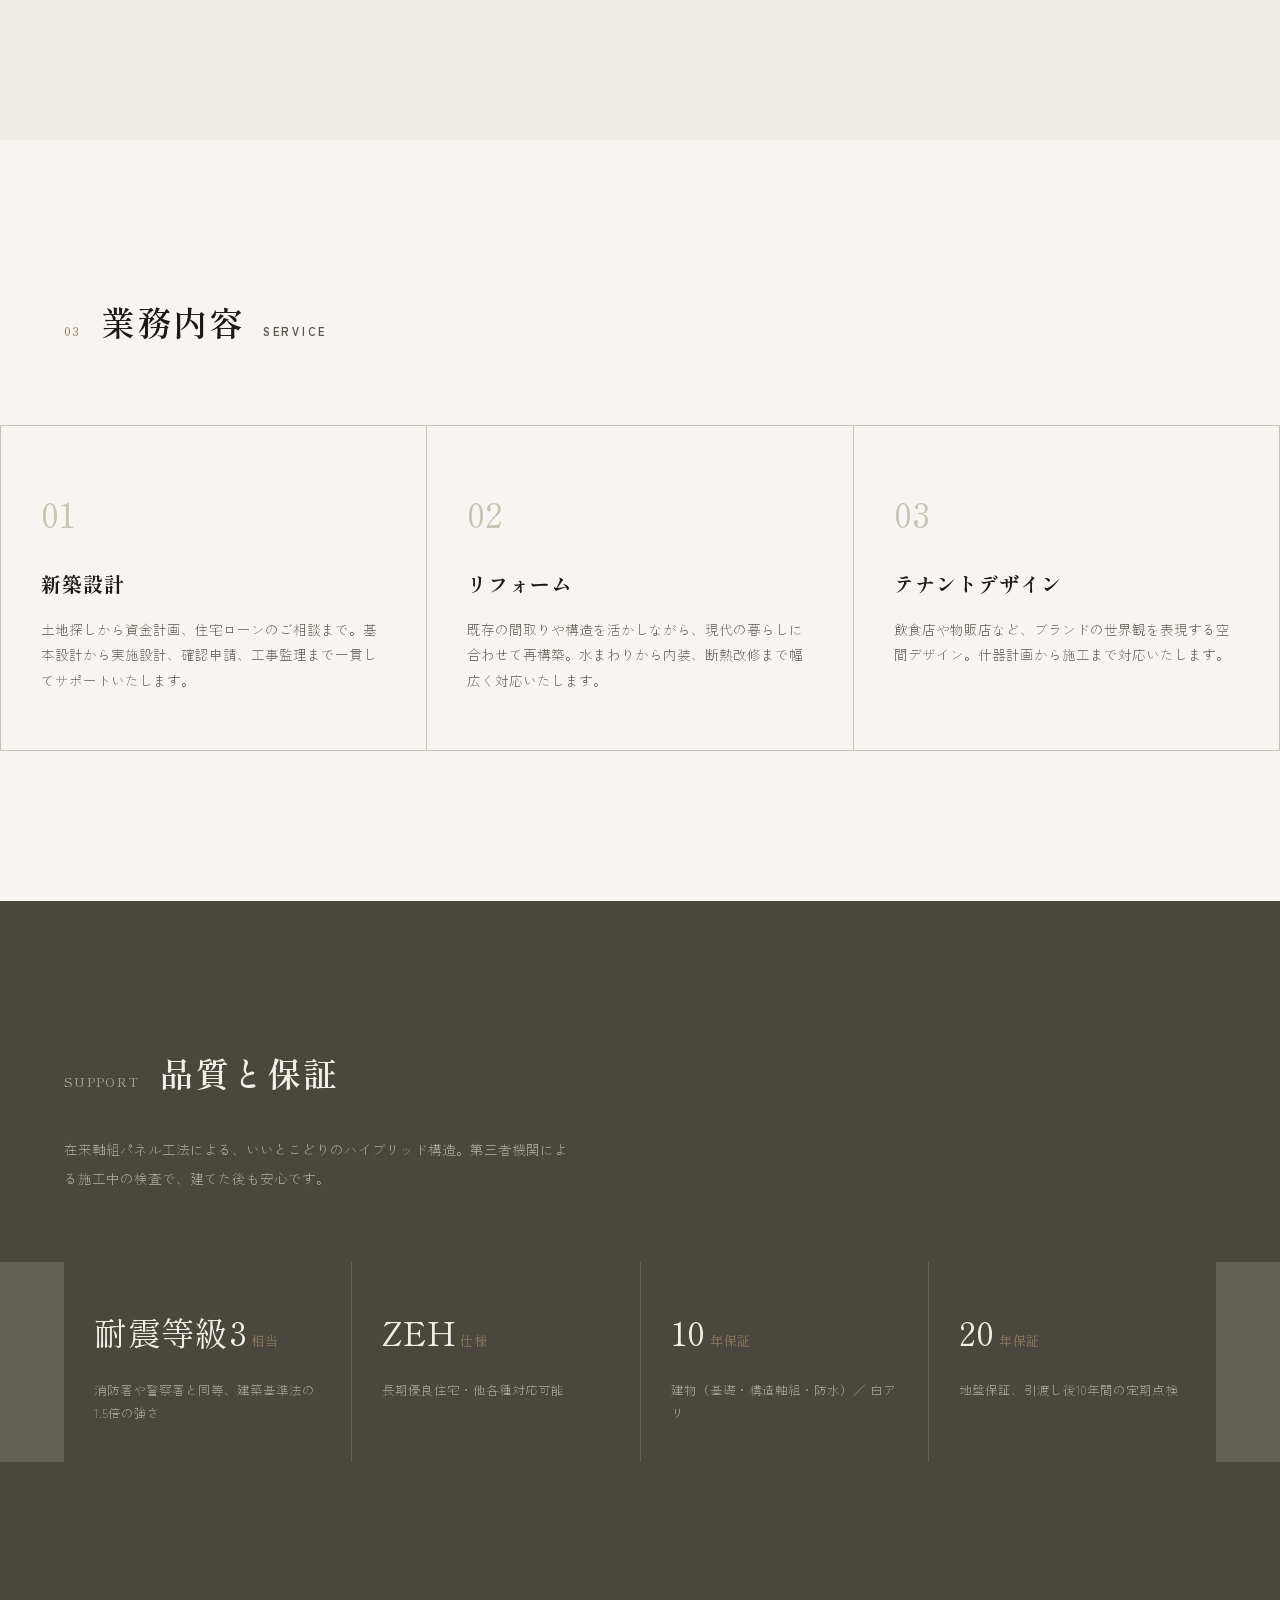
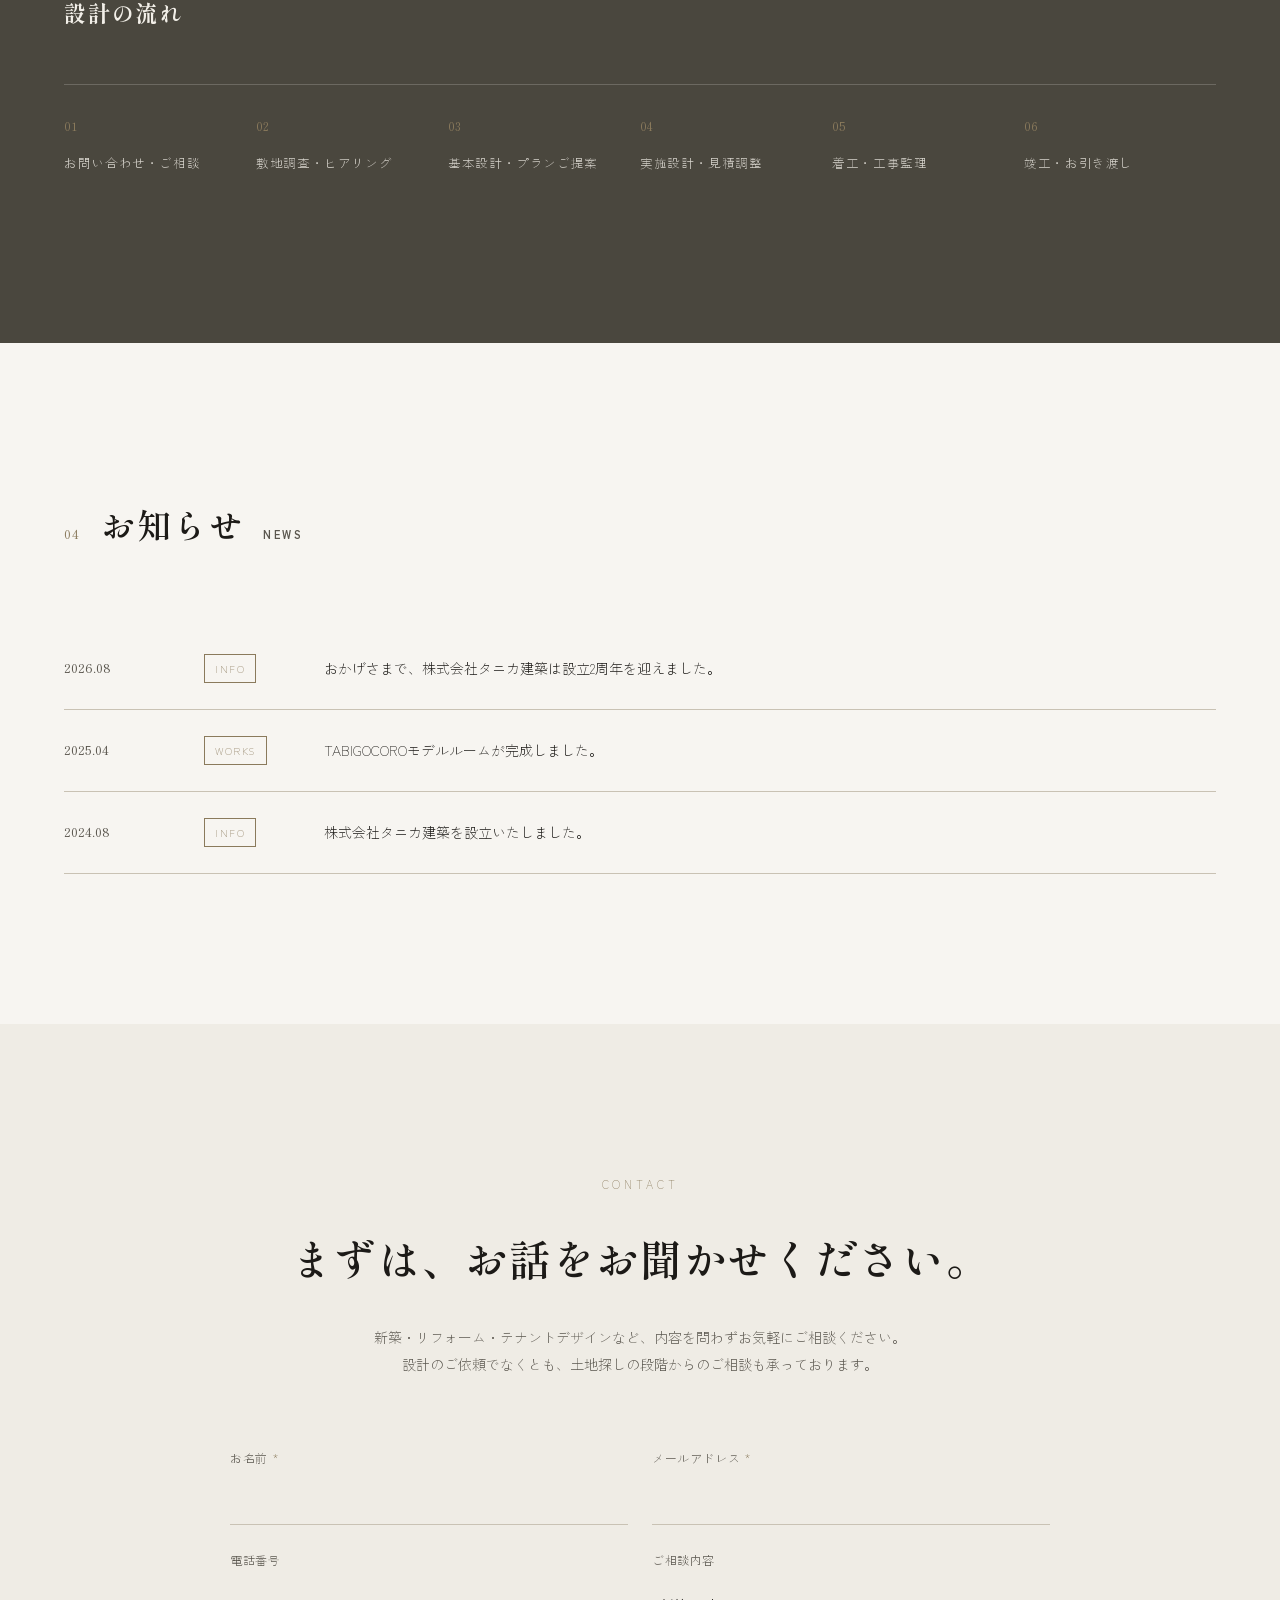
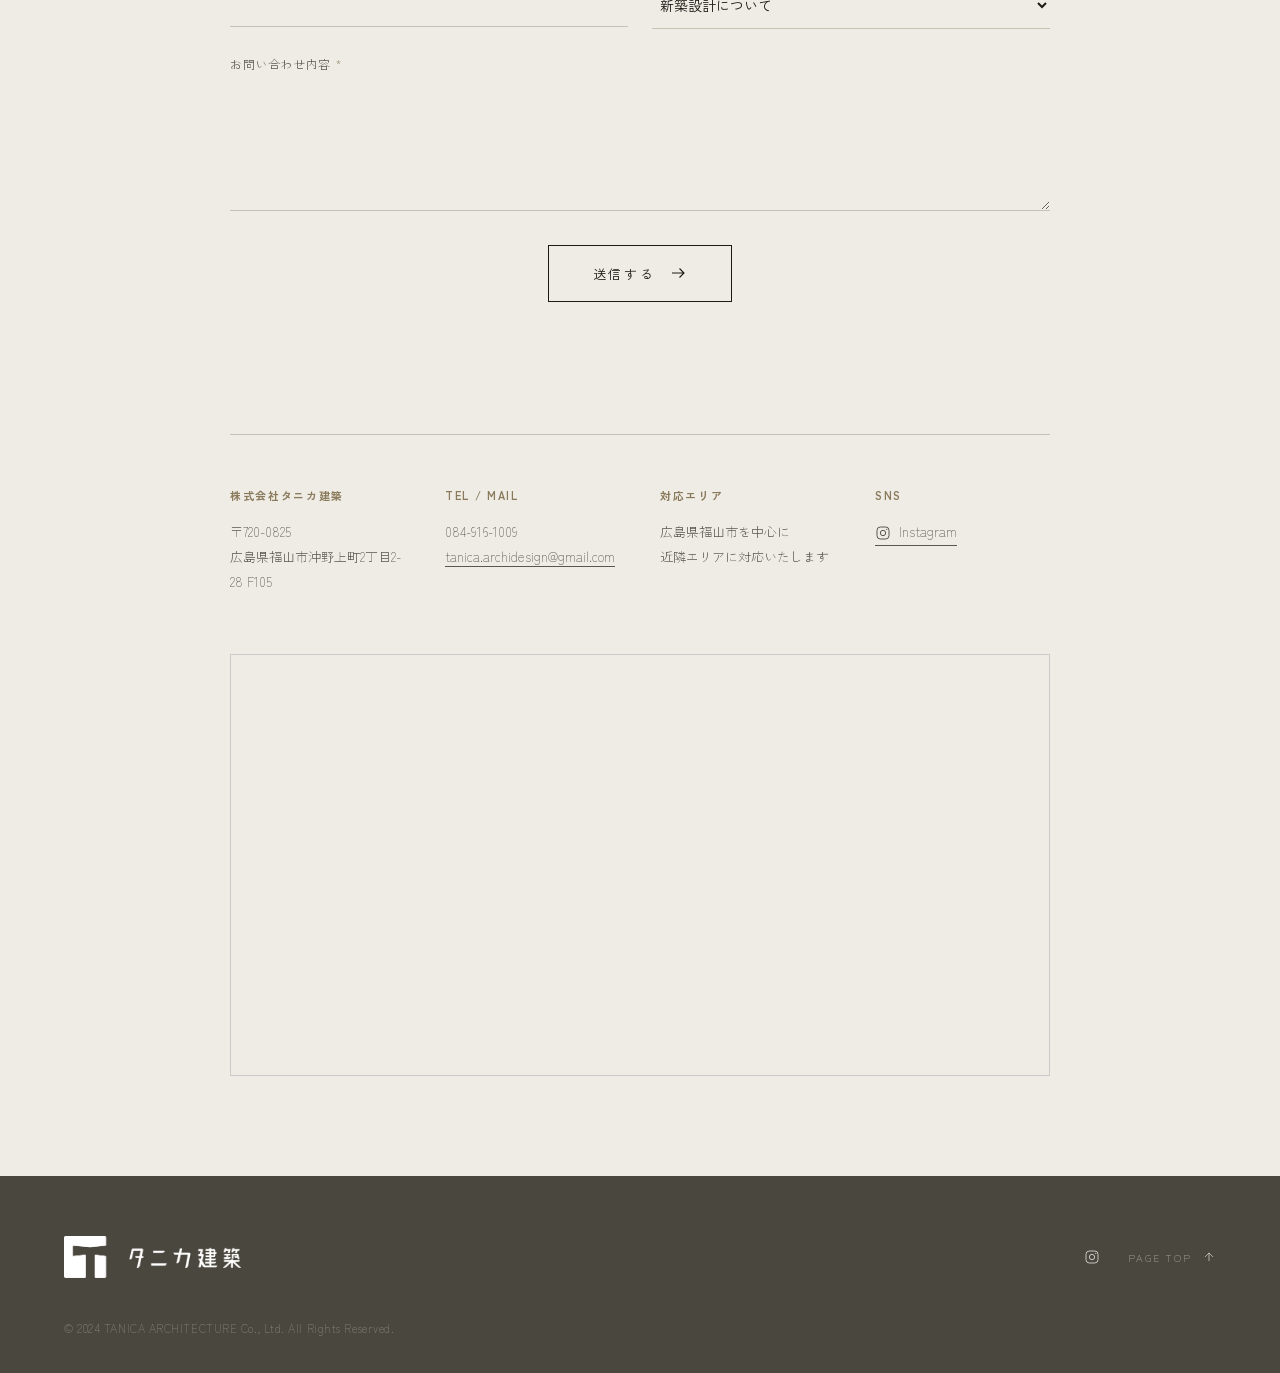
==== commit 08fd358d: "NEWS/SUPPORTの文言修正、常時表示のお問い合わせタブ、Instagramフィードを追加 - NEWSの「TABIGOCOROモデルルームが完成しました」の日付を2025.04に修正 - SU" ====
--- a/index.html
+++ b/index.html
@@ -36,6 +36,8 @@
     <span></span><span></span><span></span>
   </button>
 </header>
+
+<a href="#contact" class="fixed-contact-tab">お問い合わせについて</a>
 
 <main>
 
@@ -123,6 +125,21 @@
     </div>
   </section>
 
+  <section class="instagram" id="instagram">
+    <div class="instagram-head reveal">
+      <span class="instagram-logo">Instagram</span>
+      <a href="https://www.instagram.com/tanica.architect.design/" target="_blank" rel="noopener noreferrer" class="instagram-handle">
+        <svg width="16" height="16" viewBox="0 0 24 24" fill="none" stroke="currentColor" stroke-width="1.5"><rect x="3" y="3" width="18" height="18" rx="5"/><circle cx="12" cy="12" r="4"/><circle cx="17.5" cy="6.5" r="1" fill="currentColor" stroke="none"/></svg>
+        tanica.architect.design
+      </a>
+    </div>
+    <div class="instagram-feed reveal">
+      <!-- Elfsight Instagram Feed | Untitled Instagram Feed -->
+      <script src="https://elfsightcdn.com/platform.js" async></script>
+      <div class="elfsight-app-0c4cd780-6e4b-4e7e-a309-8607d129f29a" data-elfsight-app-lazy></div>
+    </div>
+  </section>
+
   <section class="works" id="works">
     <div class="section-head reveal">
       <span class="section-num">02</span>
@@ -243,7 +260,7 @@
       </div>
       <div class="support-item reveal">
         <span class="support-num">ZEH<em>仕様</em></span>
-        <p>長期優良住宅にも対応可能</p>
+        <p>長期優良住宅・他各種対応可能</p>
       </div>
       <div class="support-item reveal">
         <span class="support-num">10<em>年保証</em></span>
@@ -280,7 +297,7 @@
         <p>おかげさまで、株式会社タニカ建築は設立2周年を迎えました。</p>
       </li>
       <li class="reveal">
-        <time datetime="2026-04">2026.04</time>
+        <time datetime="2025-04">2025.04</time>
         <span class="news-tag">WORKS</span>
         <p>TABIGOCOROモデルルームが完成しました。</p>
       </li>
--- a/css/style.css
+++ b/css/style.css
@@ -103,6 +103,21 @@
 .menu-btn{display:none;flex-direction:column;gap:5px;width:26px;z-index:600;}
 .menu-btn span{display:block;height:1px;background:var(--ink);transition:transform .3s ease, opacity .3s ease;}
 
+/* ---------- fixed contact tab ---------- */
+.fixed-contact-tab{
+  position:fixed;top:50%;right:0;z-index:490;
+  writing-mode:vertical-rl;
+  padding:26px 12px;
+  background:var(--ink);color:var(--dark-ink);
+  font-size:12px;letter-spacing:.2em;
+  transform:translateY(-50%);
+  transition:padding .3s ease, background .3s ease;
+}
+.fixed-contact-tab:hover{padding-right:18px;background:var(--accent);}
+@media (max-width:720px){
+  .fixed-contact-tab{padding:20px 8px;font-size:11px;}
+}
+
 /* ---------- hero ---------- */
 .hero{
   position:relative;
@@ -196,6 +211,20 @@
 .pillar h3{font-family:var(--serif);font-size:19px;margin:16px 0 14px;letter-spacing:.05em;}
 .pillar p{font-size:13px;color:var(--ink-soft);line-height:1.95;}
 .pillar-link{display:inline-block;margin-top:22px;font-size:12px;letter-spacing:.1em;border-bottom:1px solid var(--ink);padding-bottom:3px;}
+
+/* ---------- instagram ---------- */
+.instagram{padding:0 0 150px;}
+.instagram-head{
+  display:flex;align-items:baseline;justify-content:space-between;flex-wrap:wrap;gap:16px;
+  padding:0 5vw;margin-bottom:50px;
+}
+.instagram-logo{font-family:var(--serif);font-size:clamp(24px,3vw,34px);font-weight:600;letter-spacing:.06em;}
+.instagram-handle{
+  display:inline-flex;align-items:center;gap:8px;
+  font-size:12px;letter-spacing:.05em;color:var(--ink-soft);
+  border-bottom:1px solid var(--line);padding-bottom:3px;
+}
+.instagram-feed{padding:0 5vw;}
 
 /* ---------- works ---------- */
 .works{padding:140px 0;background:var(--bg-alt);}
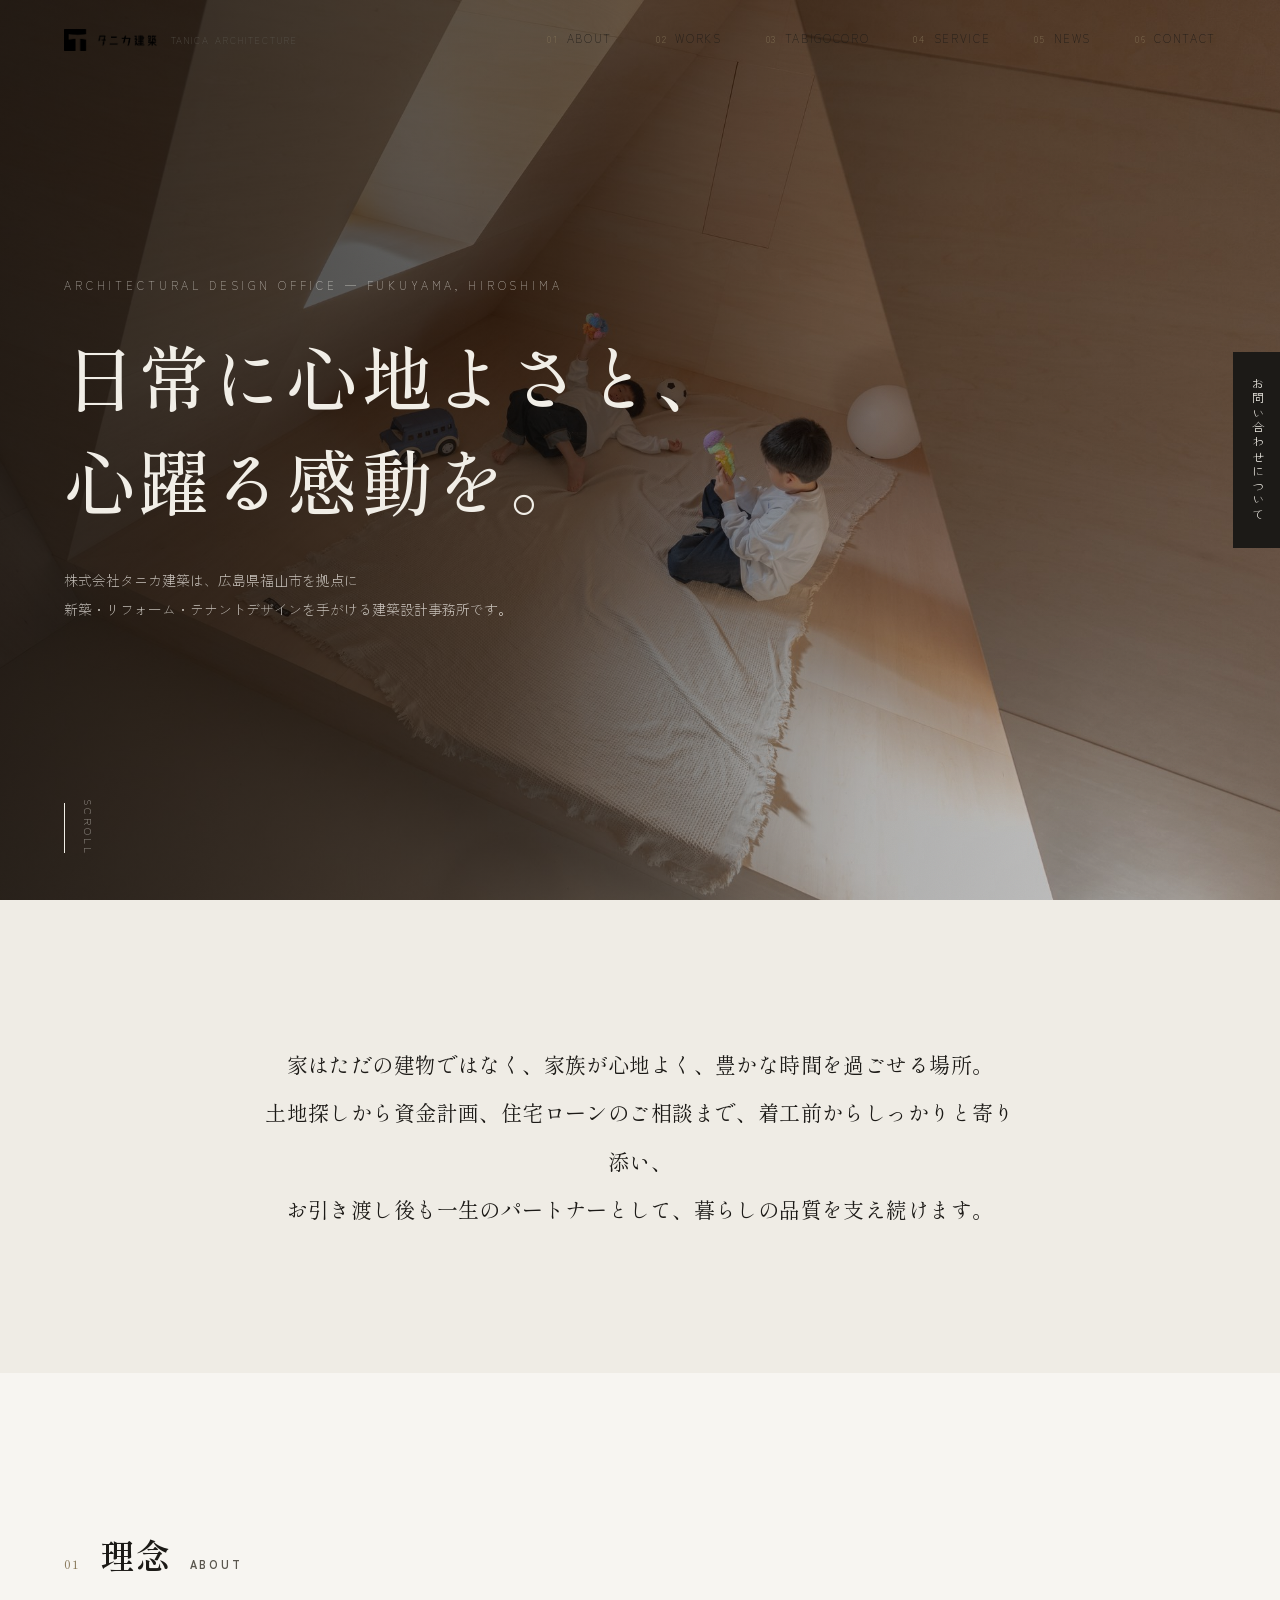
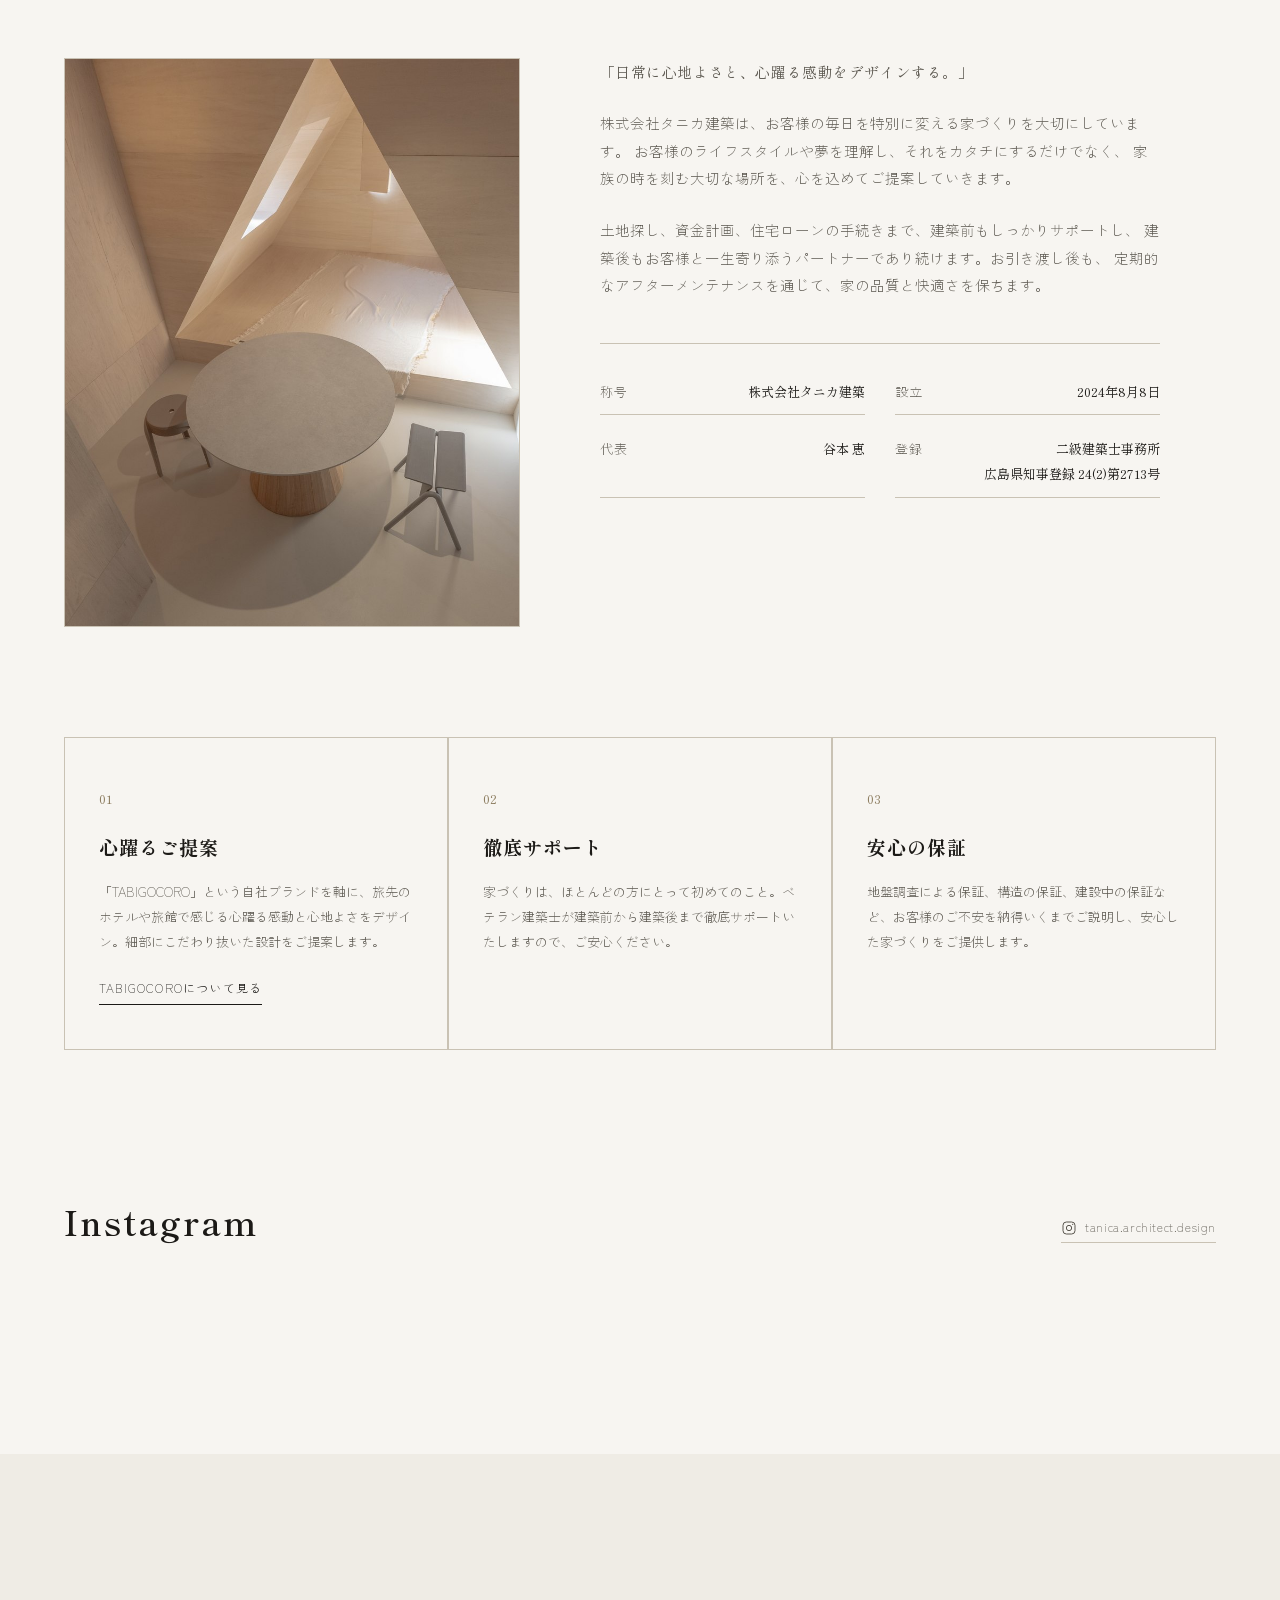
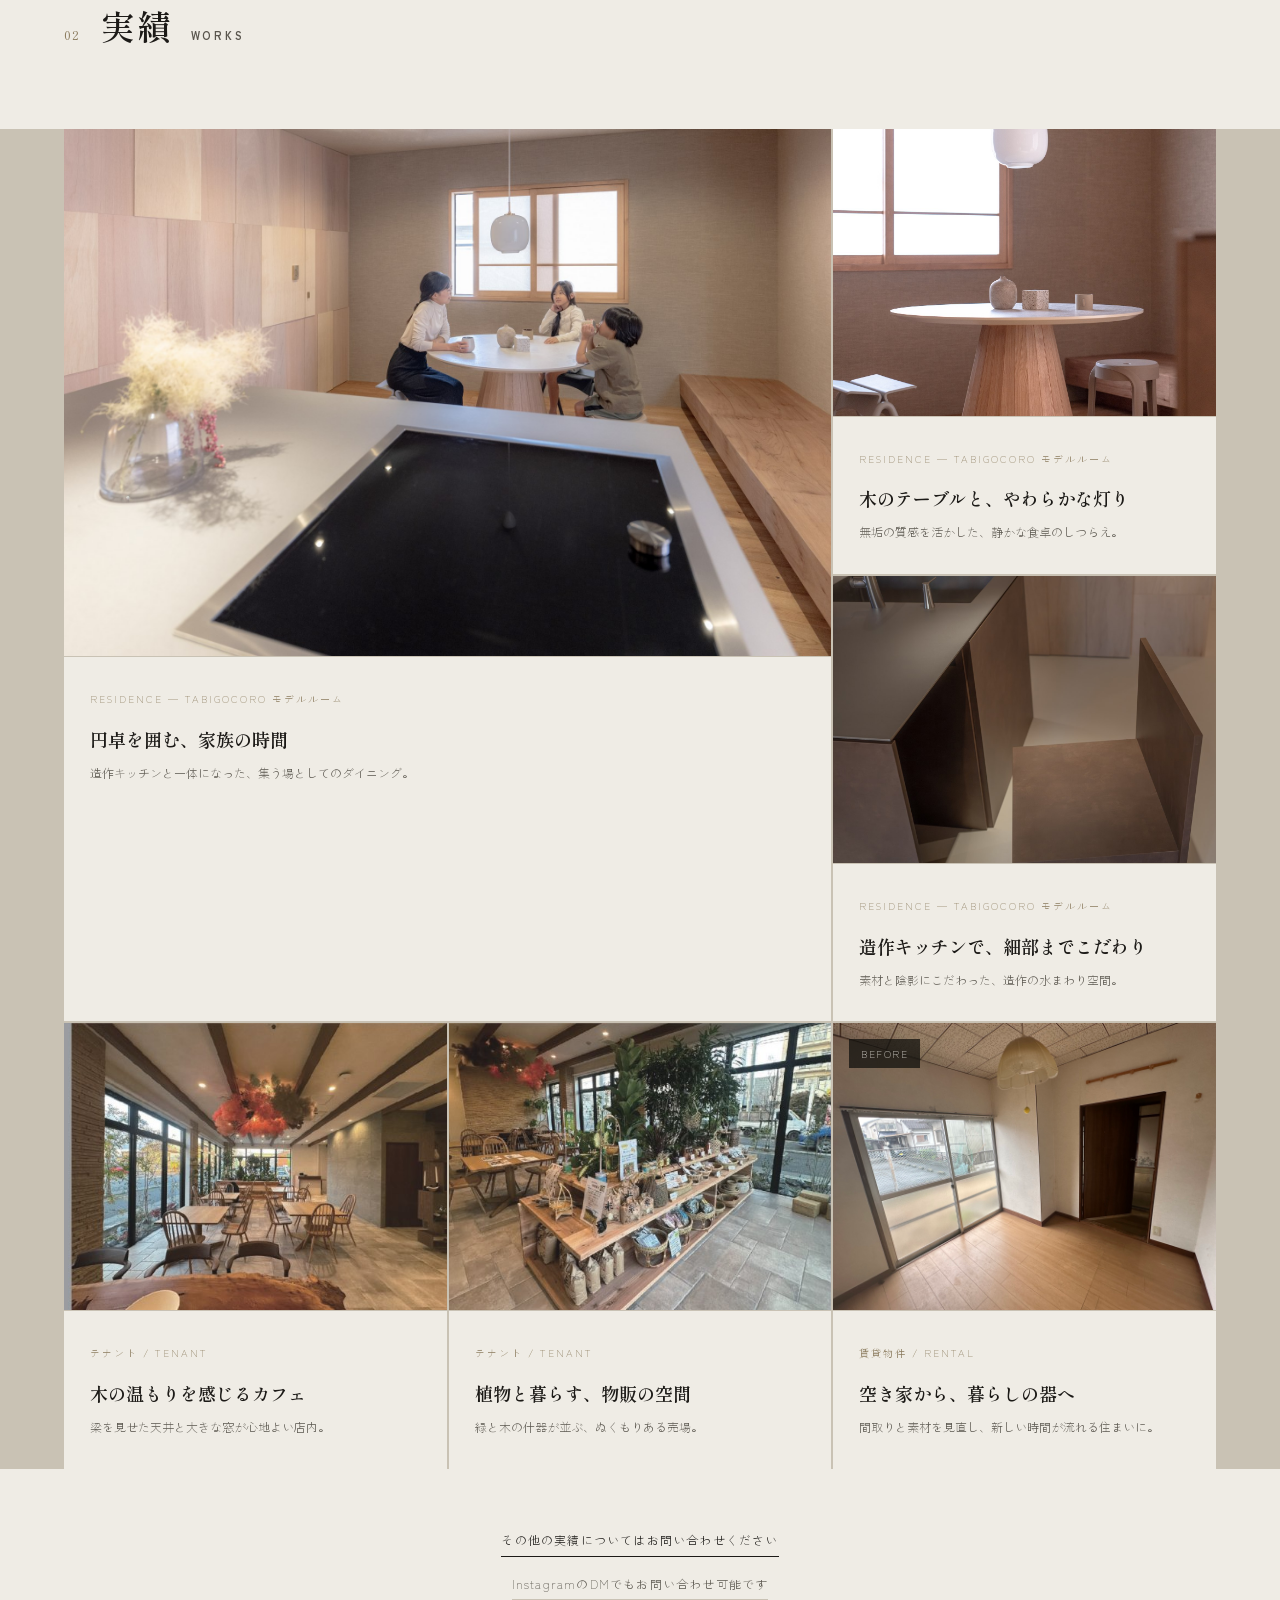
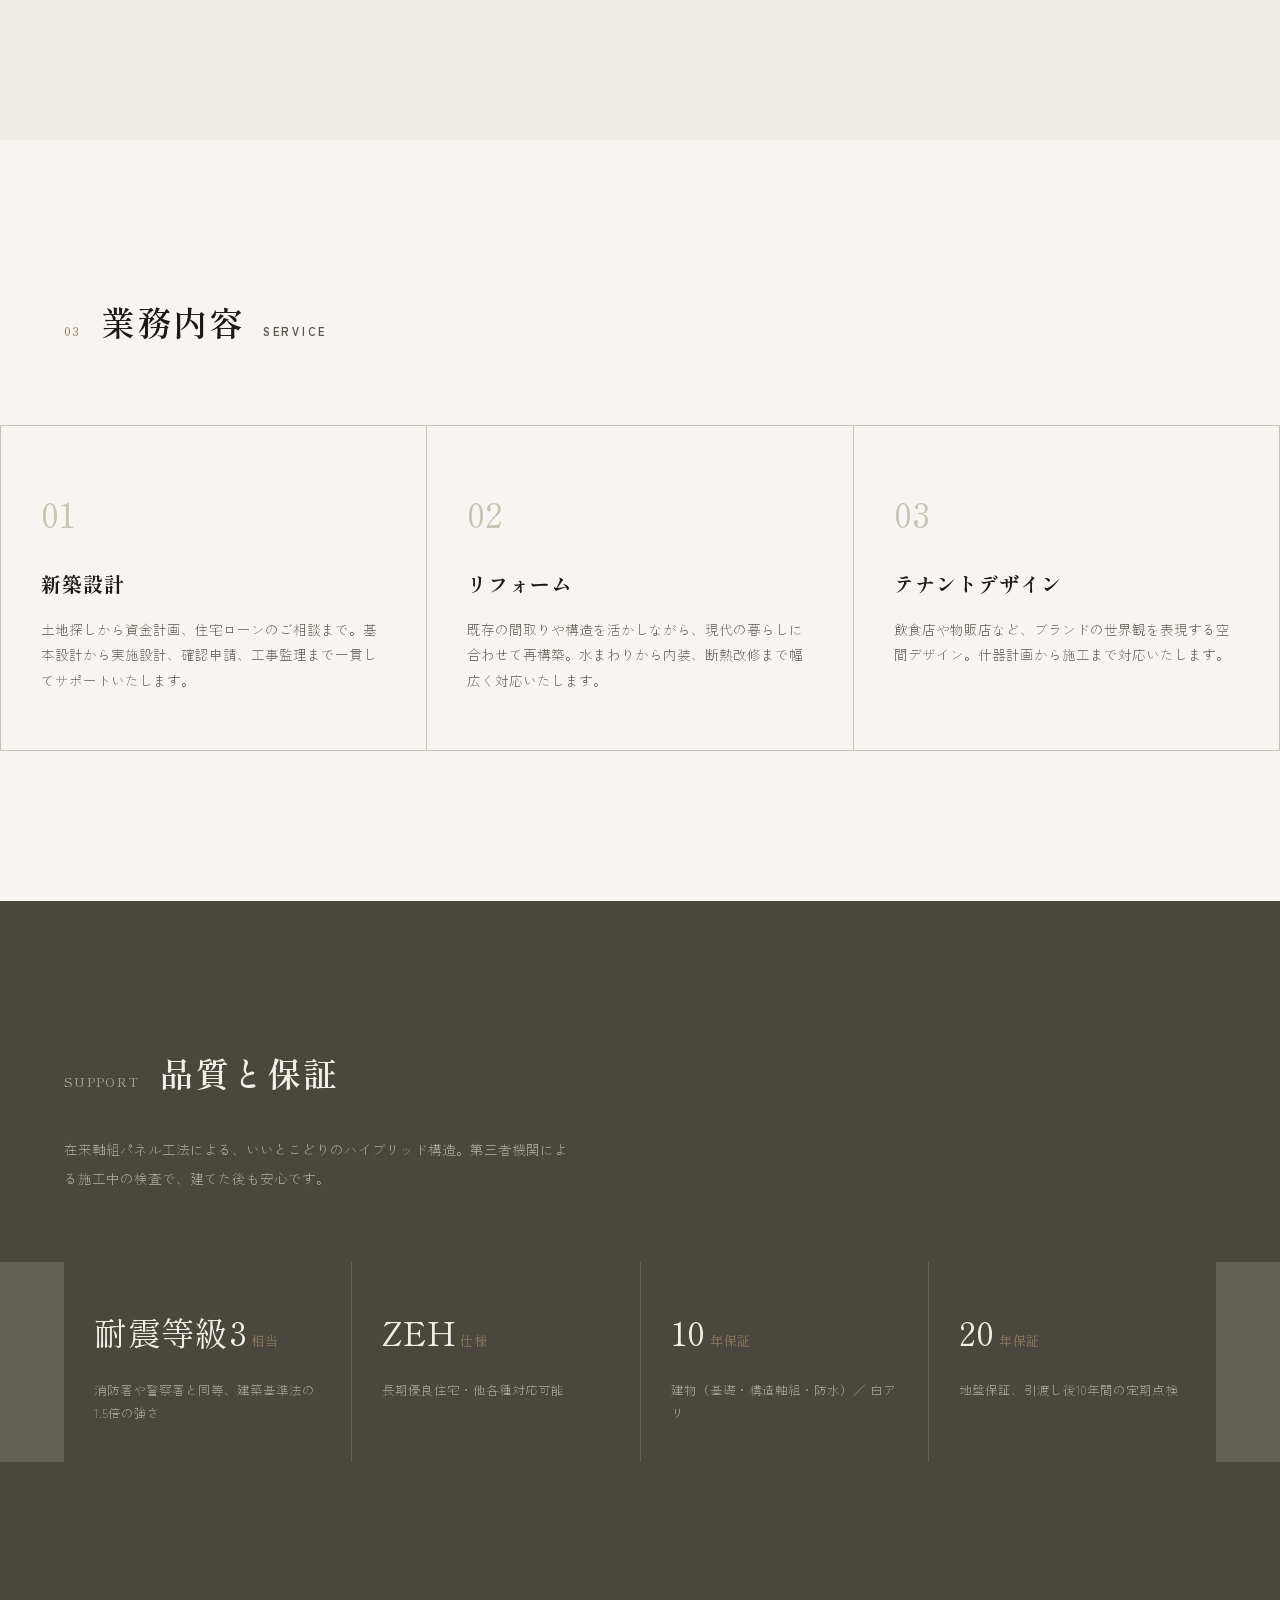
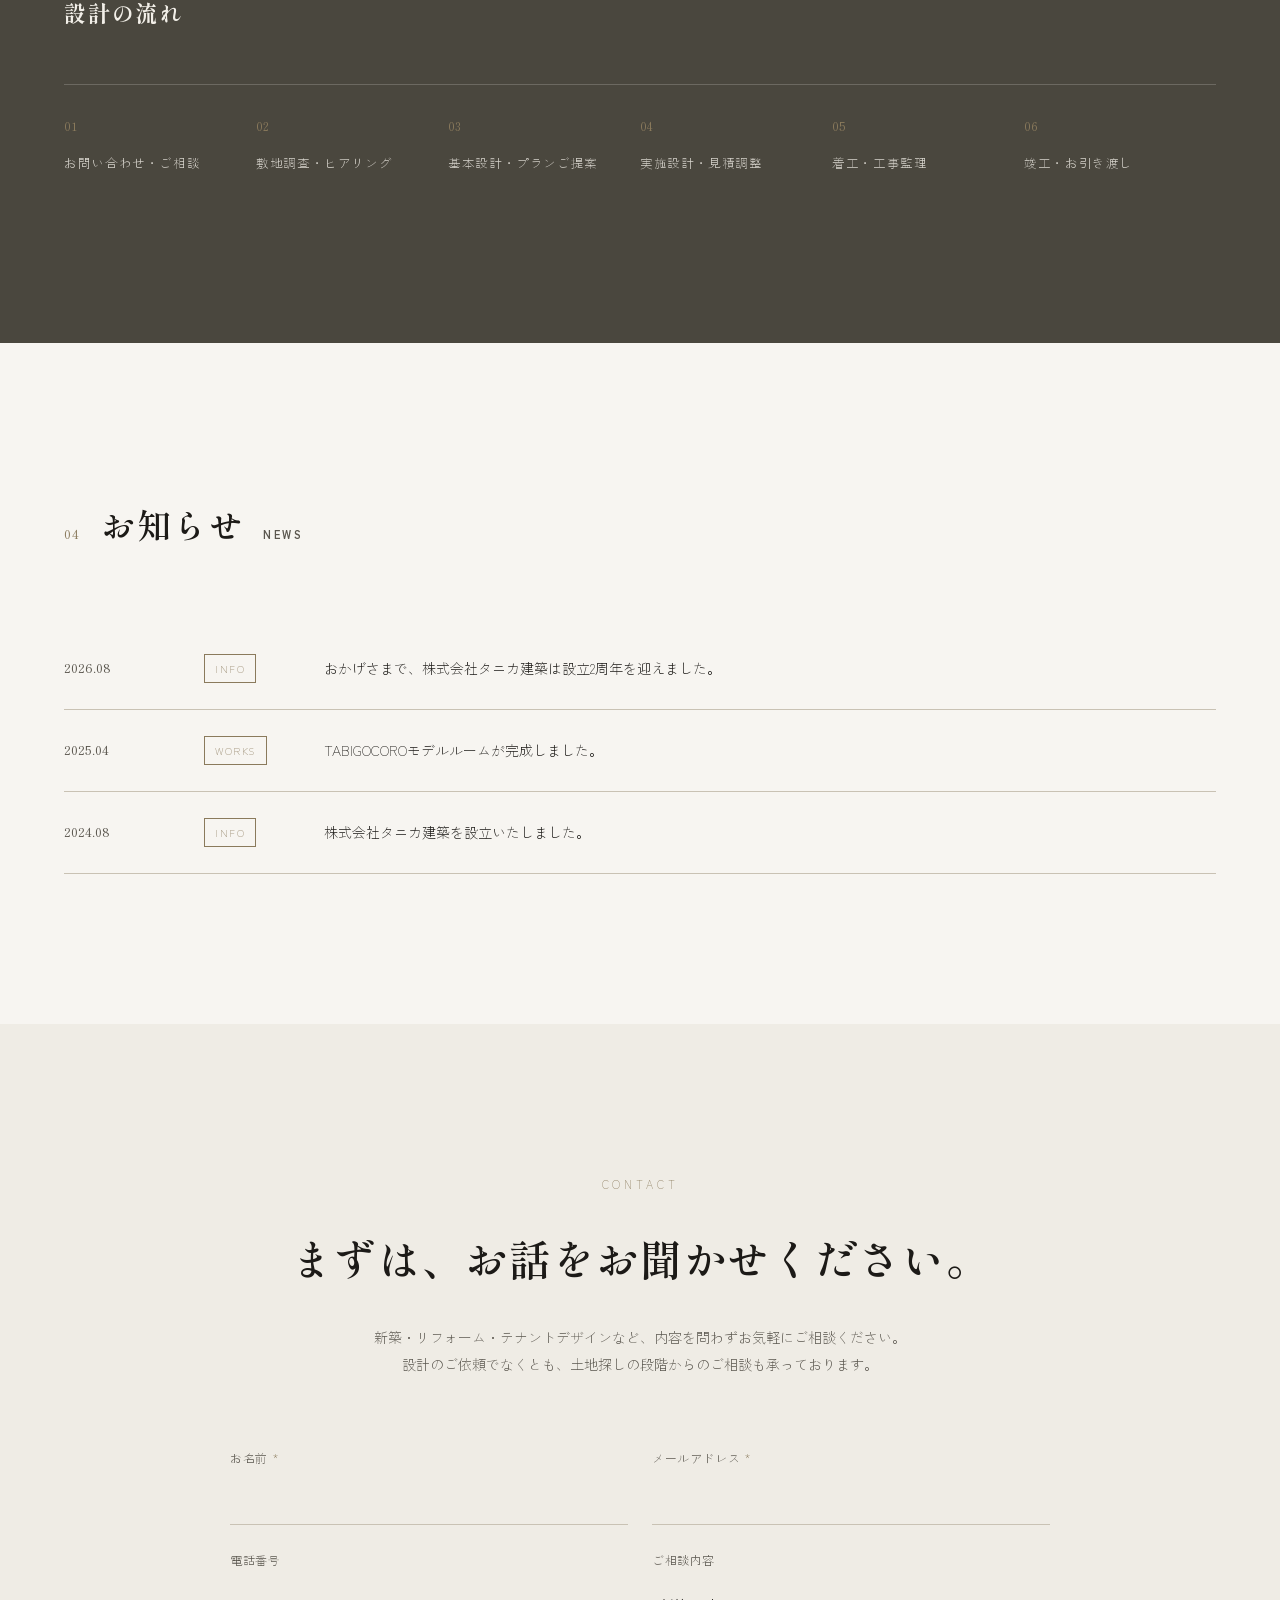
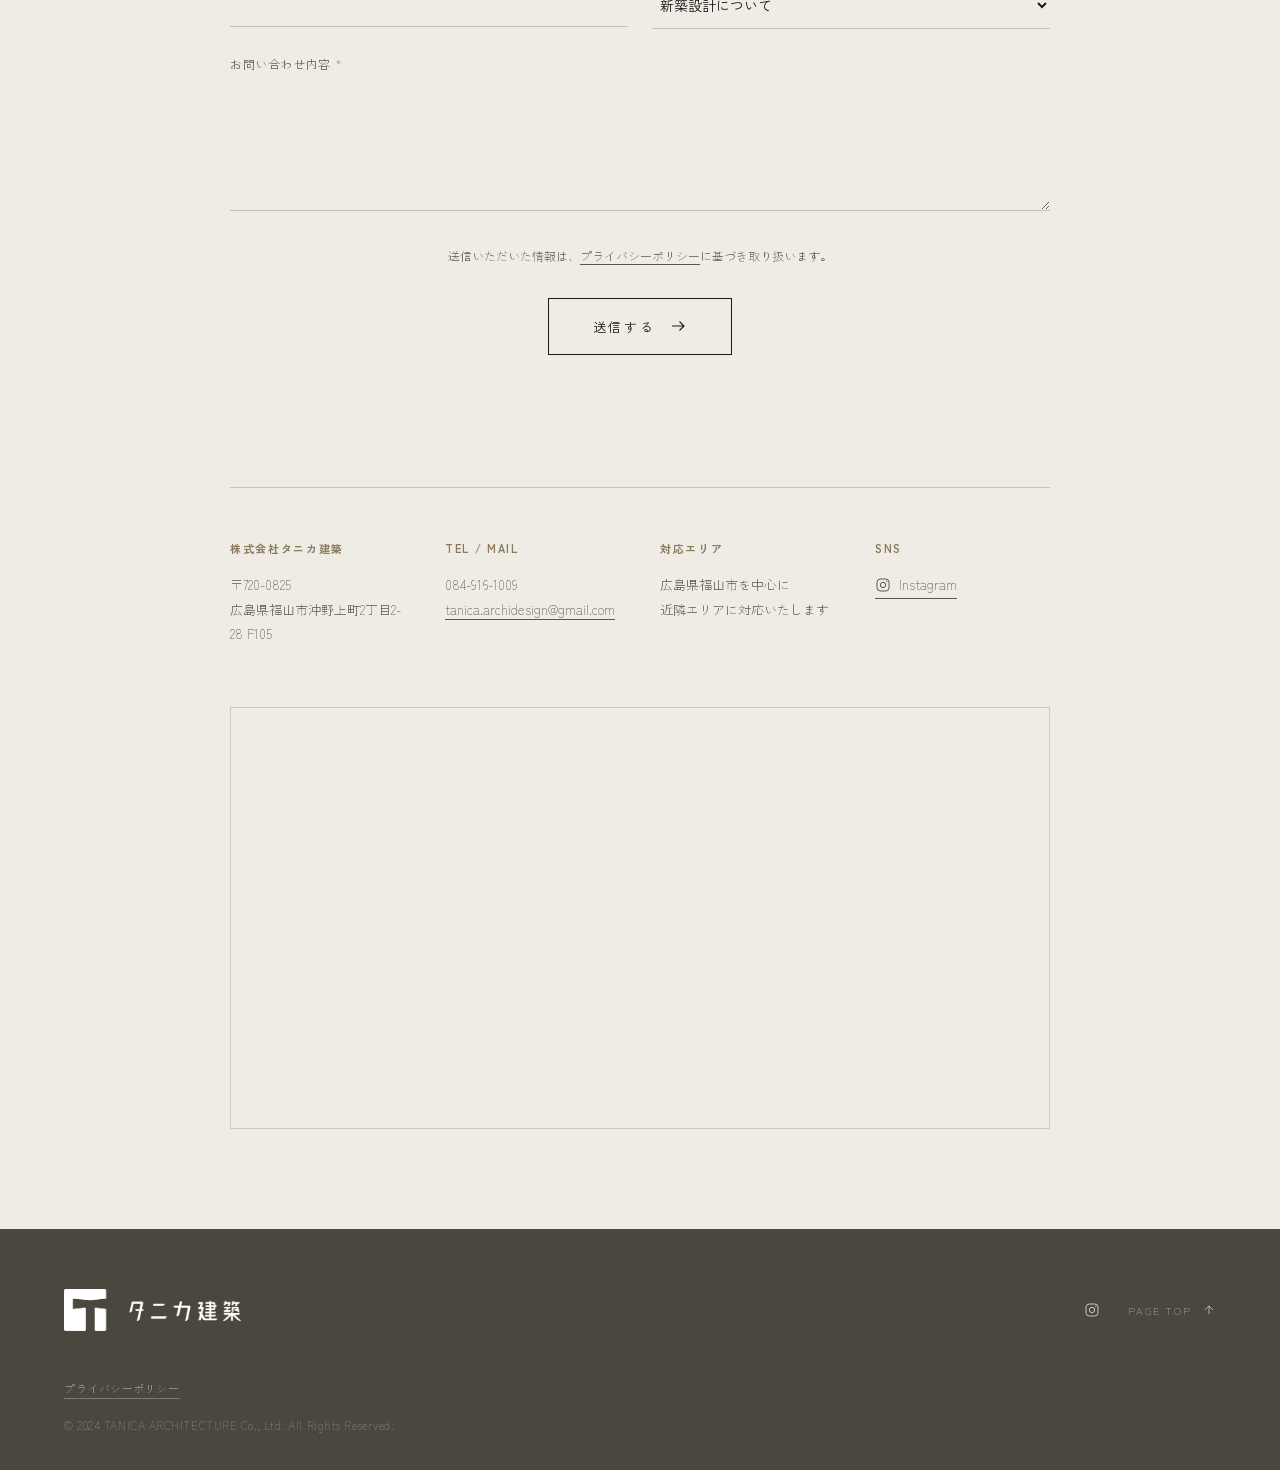
==== commit 736c73ed: "プライバシーポリシーページを新規追加 - privacy.html を新規作成(事業者情報・利用目的・第三者提供(Web3Forms)・   開示等の請求・改定について等を記載) - 問い合わせフォー" ====
--- a/index.html
+++ b/index.html
@@ -353,6 +353,9 @@
           <span>お問い合わせ内容<em>*</em></span>
           <textarea name="message" rows="5" required></textarea>
         </label>
+        <p class="form-privacy-note">
+          送信いただいた情報は、<a href="privacy.html" target="_blank" rel="noopener noreferrer">プライバシーポリシー</a>に基づき取り扱います。
+        </p>
         <button type="submit" class="submit-btn">
           <span>送信する</span>
           <svg width="18" height="18" viewBox="0 0 24 24"><path d="M4 12h16M14 6l6 6-6 6" fill="none" stroke="currentColor" stroke-width="1.5"/></svg>
@@ -416,6 +419,7 @@
       </a>
     </div>
   </div>
+  <p class="footer-links"><a href="privacy.html">プライバシーポリシー</a></p>
   <p class="footer-copy">&copy; 2024 TANICA ARCHITECTURE Co., Ltd. All Rights Reserved.</p>
 </footer>
 
--- a/css/style.css
+++ b/css/style.css
@@ -225,6 +225,14 @@
   border-bottom:1px solid var(--line);padding-bottom:3px;
 }
 .instagram-feed{padding:0 5vw;}
+.instagram-feed a[href*="elfsight"]{
+  transform:scale(.45);
+  transform-origin:center;
+  opacity:.16;
+  filter:grayscale(1);
+  transition:opacity .3s ease;
+}
+.instagram-feed a[href*="elfsight"]:hover{opacity:.5;}
 
 /* ---------- works ---------- */
 .works{padding:140px 0;background:var(--bg-alt);}
@@ -351,6 +359,8 @@
 }
 .contact-form input:focus,.contact-form select:focus,.contact-form textarea:focus{border-color:var(--ink);}
 .contact-form textarea{resize:vertical;}
+.form-privacy-note{text-align:center;font-size:12px;color:var(--ink-soft);margin-bottom:30px;}
+.form-privacy-note a{border-bottom:1px solid var(--ink-soft);}
 .submit-btn{
   display:flex;align-items:center;gap:14px;margin:0 auto;
   padding:18px 44px;border:1px solid var(--ink);font-size:13px;letter-spacing:.2em;
@@ -393,7 +403,23 @@
 .footer-sns{display:flex;align-items:center;color:rgba(242,239,232,.75);transition:color .3s ease;}
 .footer-sns:hover{color:#f2efe8;}
 .to-top{display:flex;align-items:center;gap:10px;font-size:10px;letter-spacing:.2em;color:rgba(242,239,232,.7);}
+.footer-links{margin-bottom:14px;}
+.footer-links a{font-size:11px;letter-spacing:.05em;color:rgba(242,239,232,.55);border-bottom:1px solid rgba(242,239,232,.3);padding-bottom:2px;}
+.footer-links a:hover{color:rgba(242,239,232,.85);}
 .footer-copy{font-size:11px;color:rgba(242,239,232,.4);letter-spacing:.05em;}
+
+/* ---------- privacy policy page ---------- */
+.policy-hero{padding:180px 5vw 0;}
+.policy{padding:60px 0 160px;}
+.policy-inner{max-width:760px;margin:0 auto;padding:0 5vw;}
+.policy-lead{font-size:14px;color:var(--ink-soft);line-height:2.1;margin-bottom:60px;}
+.policy-inner h3{font-family:var(--serif);font-size:17px;font-weight:600;letter-spacing:.04em;margin:48px 0 16px;}
+.policy-inner h3:first-of-type{margin-top:0;}
+.policy-inner p{font-size:13.5px;color:var(--ink-soft);line-height:2;}
+.policy-inner a{border-bottom:1px solid var(--ink-soft);}
+.policy-list{margin:14px 0 0;padding-left:1.4em;}
+.policy-list li{font-size:13.5px;color:var(--ink-soft);line-height:2;list-style:disc;}
+.policy-date{margin-top:60px;font-size:12px;color:var(--ink-soft);}
 
 /* ---------- responsive ---------- */
 @media (max-width:980px){
